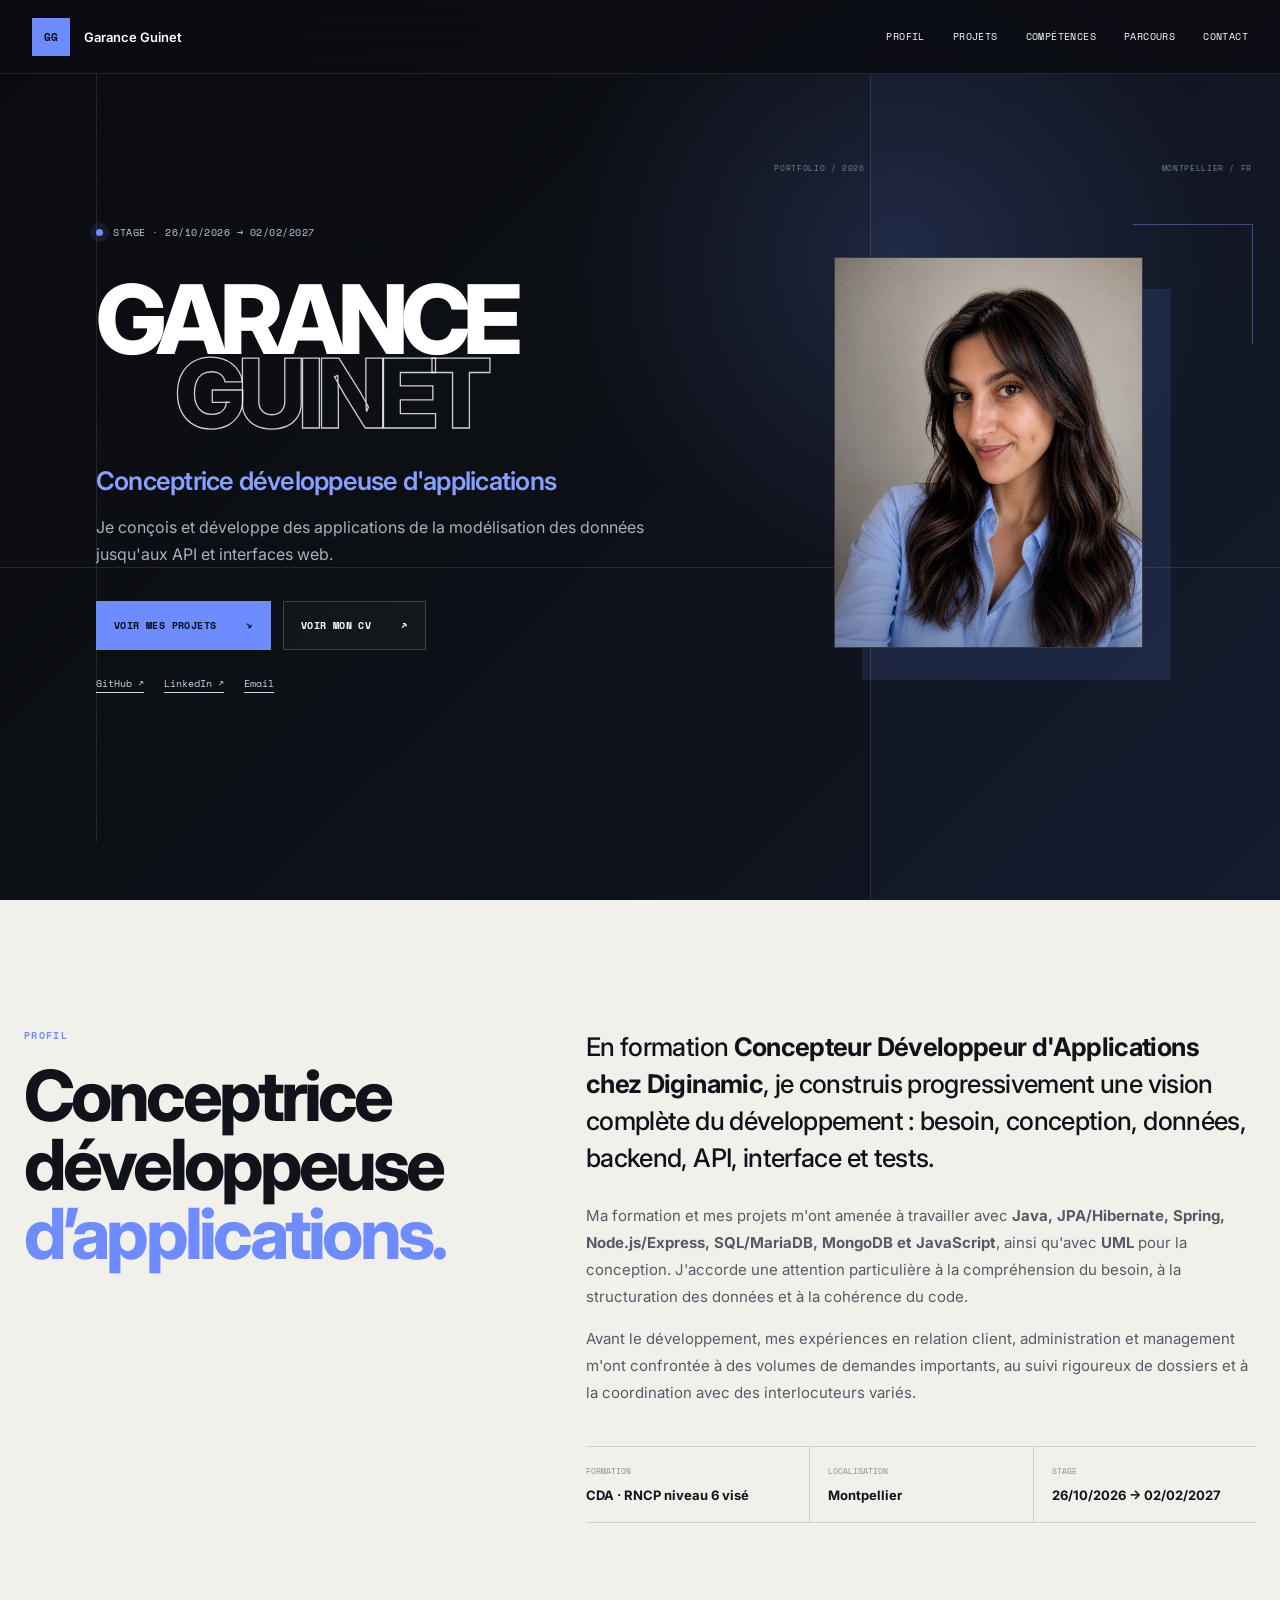
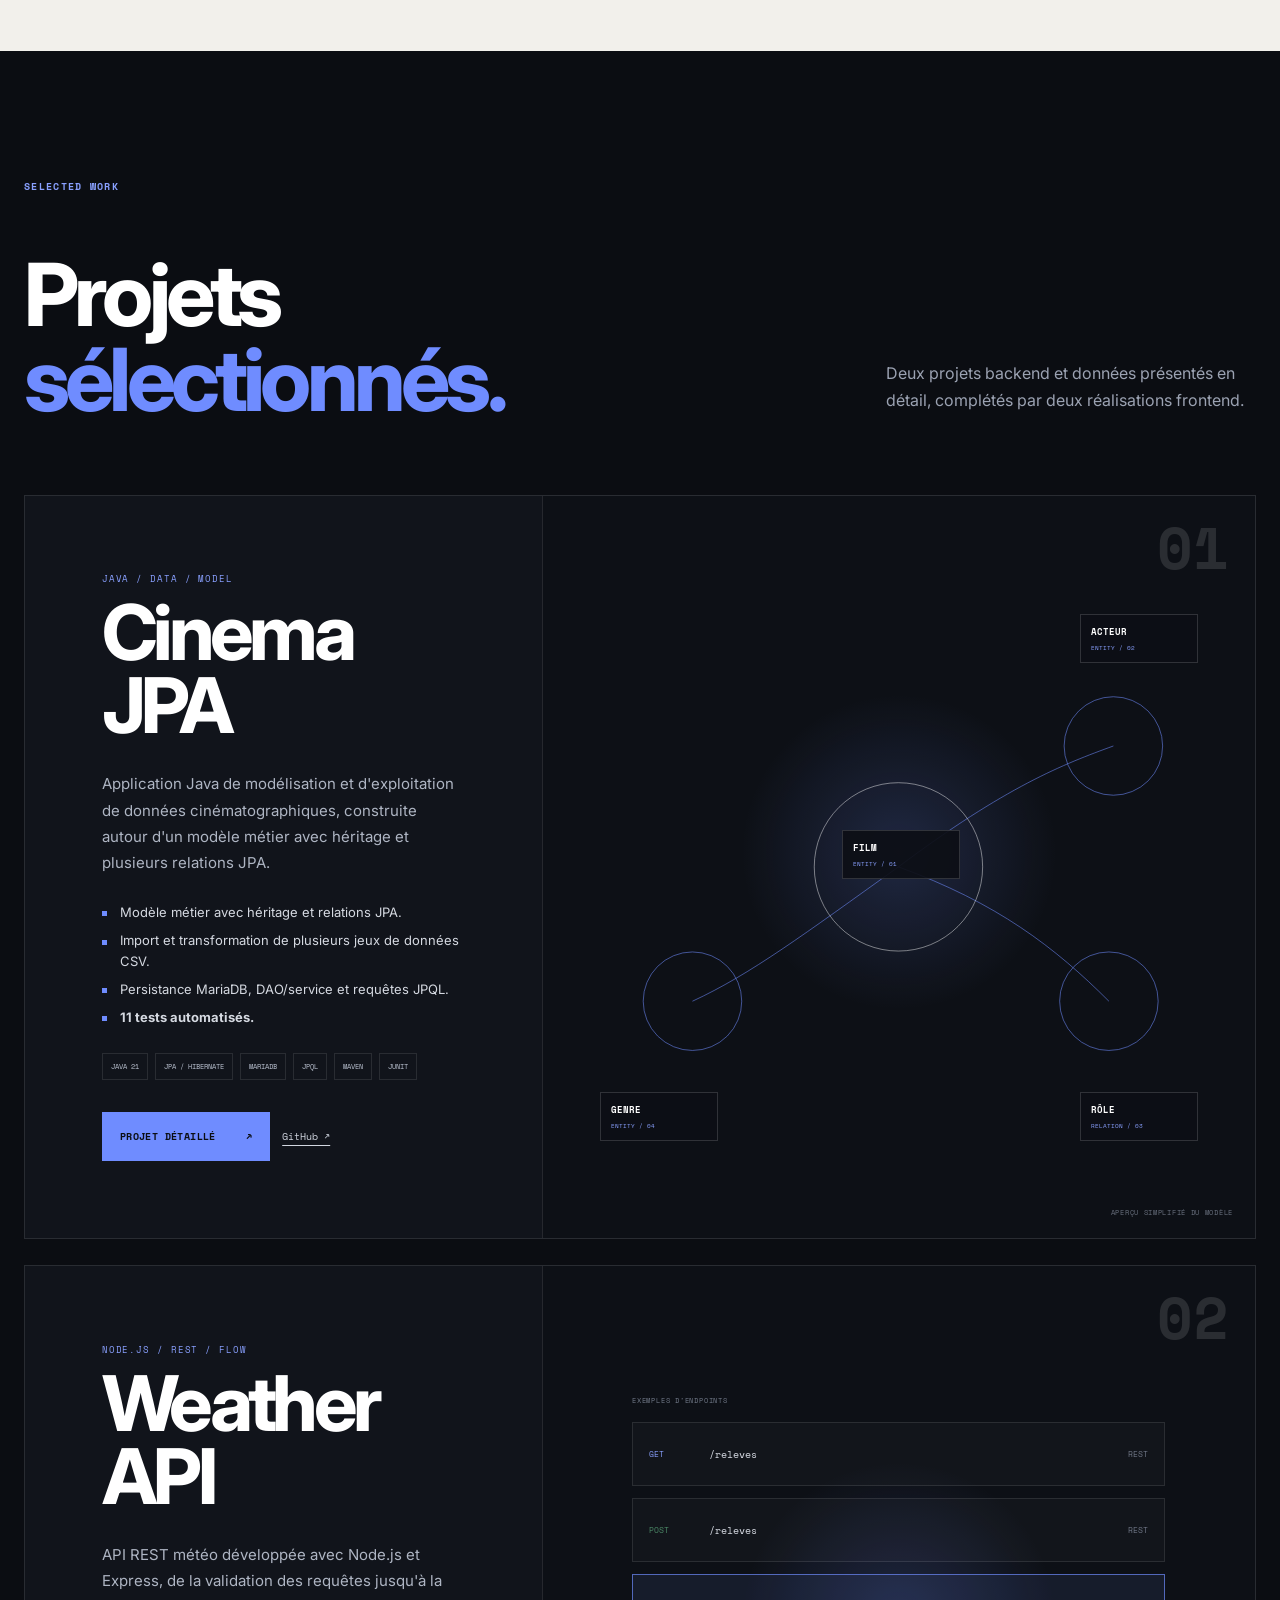
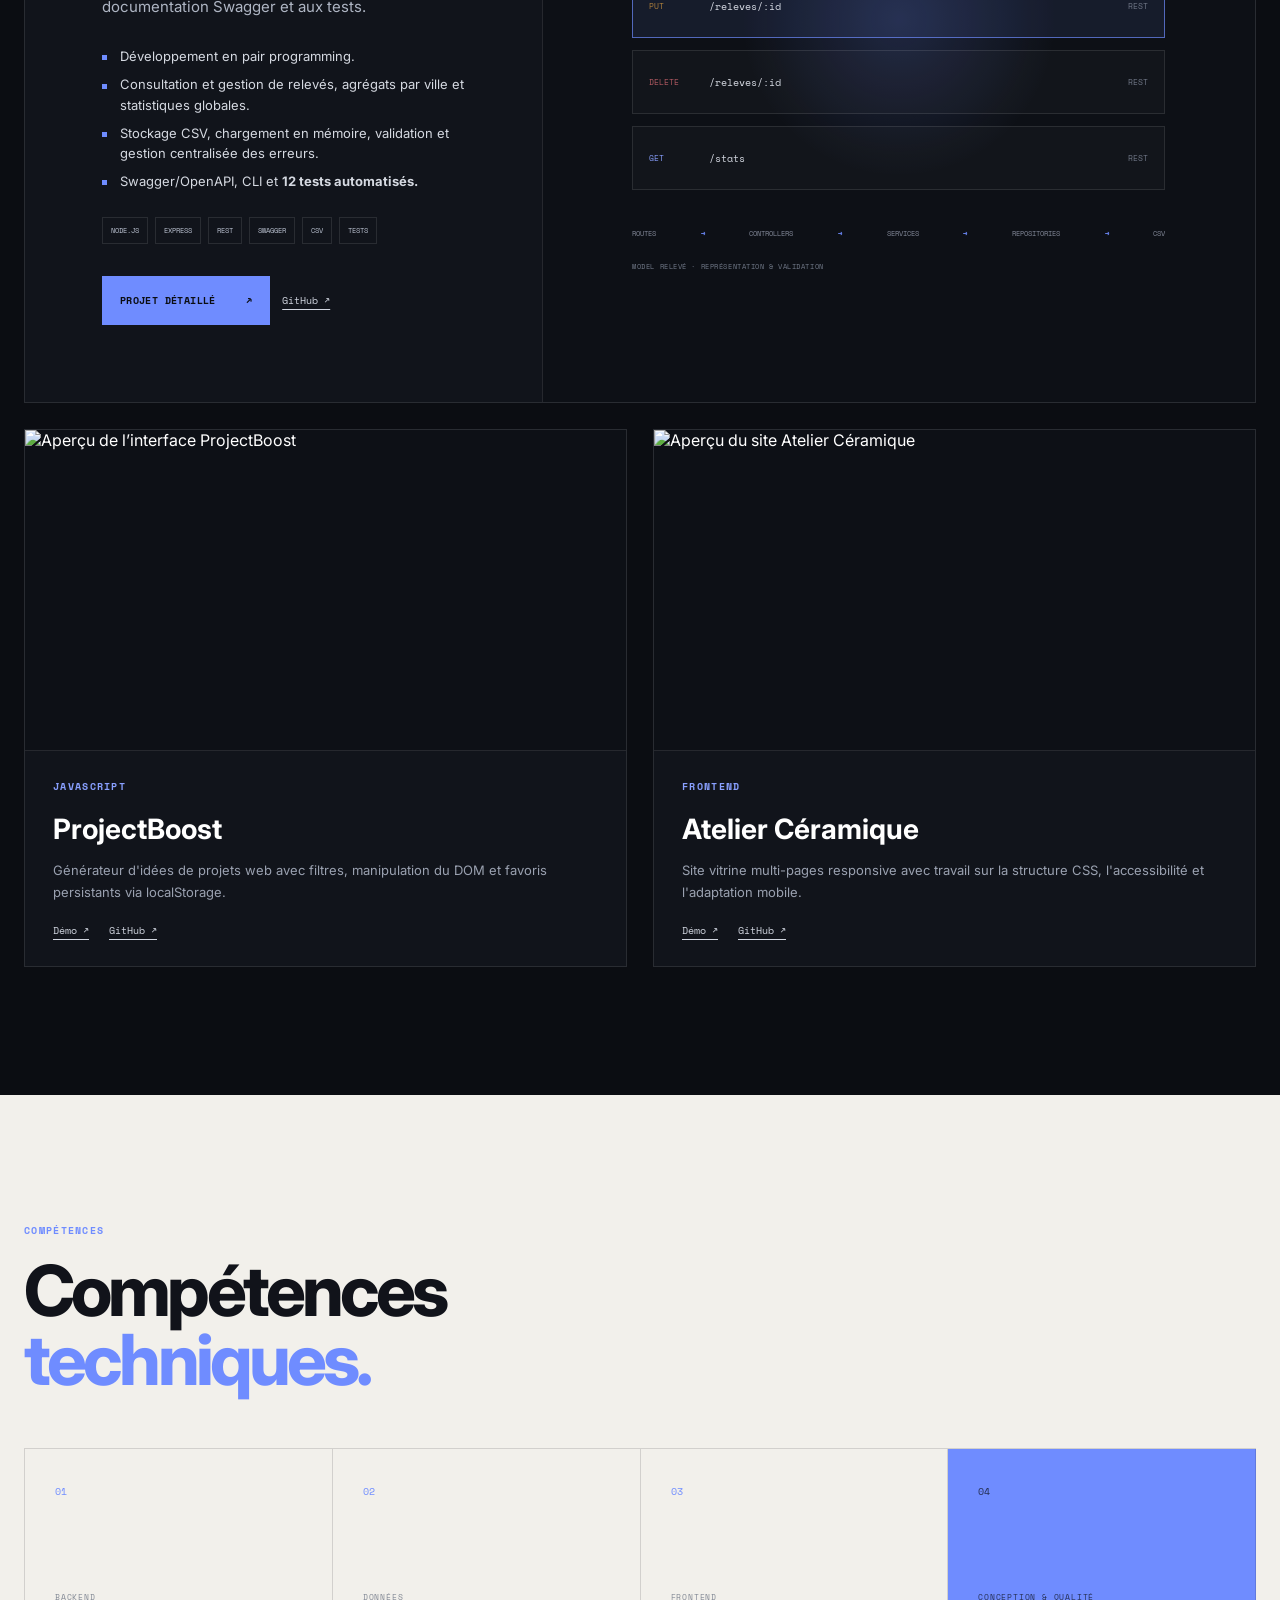
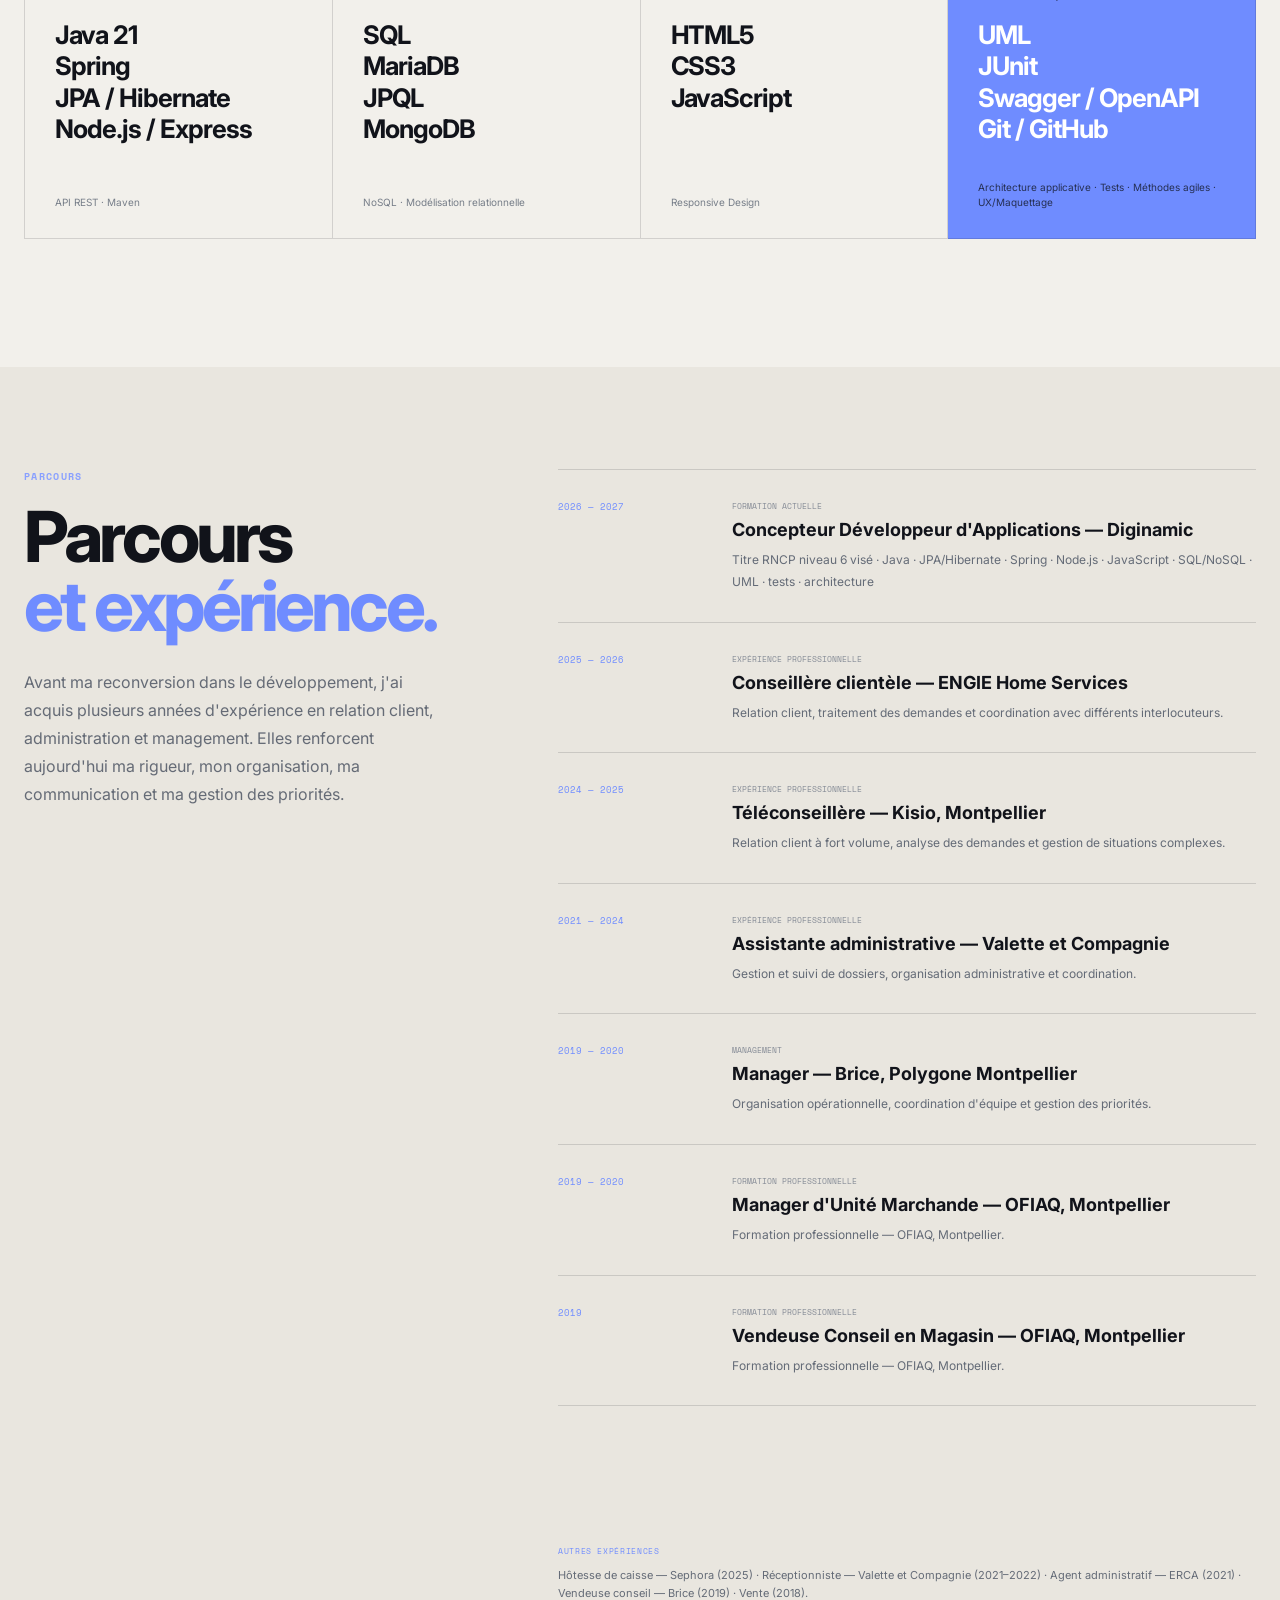
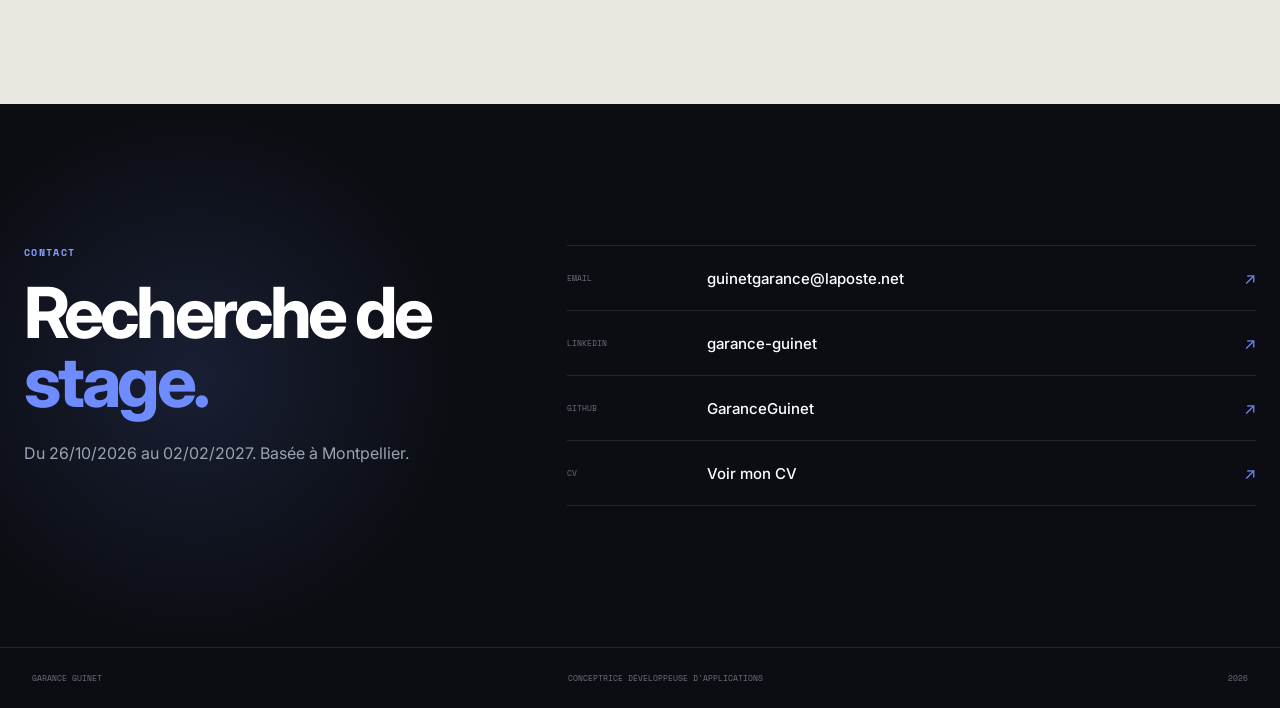
==== index.html @ 6eedefd8 "feat: add portfolio website" ====
<!doctype html>
<html lang="fr">
<head>
  <meta charset="UTF-8">
  <meta name="viewport" content="width=device-width, initial-scale=1.0">
  <meta name="description" content="Portfolio de Garance Guinet, conceptrice développeuse d'applications en formation CDA à Montpellier. Java, JPA/Hibernate, Spring, Node.js, JavaScript et SQL.">
  <title>Garance Guinet — Conceptrice développeuse d'applications</title>

  <link rel="preconnect" href="https://fonts.googleapis.com">
  <link rel="preconnect" href="https://fonts.gstatic.com" crossorigin>
  <link href="https://fonts.googleapis.com/css2?family=Inter:wght@400;500;600;700;800&family=Space+Mono:wght@400;700&display=swap" rel="stylesheet">

  <link rel="stylesheet" href="./assets/css/style.css">
  <script src="./assets/js/main.js" defer></script>
</head>

<body>
  <div class="scroll-progress" aria-hidden="true"></div>

  <header class="site-header">
    <a class="brand" href="#top" aria-label="Retour en haut">
      <span class="brand-mark">GG</span>
      <span class="brand-name">Garance Guinet</span>
    </a>

    <button class="menu-toggle" type="button" aria-expanded="false" aria-controls="main-nav">
      Menu
    </button>

    <nav class="main-nav" id="main-nav" aria-label="Navigation principale">
      <a href="#profil">Profil</a>
      <a href="#projets">Projets</a>
      <a href="#competences">Compétences</a>
      <a href="#parcours">Parcours</a>
      <a href="#contact">Contact</a>
    </nav>
  </header>

  <main id="top">
    <!-- HERO -->
    <section class="hero">
      <div class="hero-grid-line hero-grid-line-1"></div>
      <div class="hero-grid-line hero-grid-line-2"></div>

      <div class="hero-copy reveal">
        <div class="hero-kicker">
          <span class="status-dot"></span>
          Stage · 26/10/2026 → 02/02/2027
        </div>

        <h1>
          GARANCE
          <span>GUINET</span>
        </h1>

        <p class="hero-role">Conceptrice développeuse d'applications</p>

        <p class="hero-description">
          Je conçois et développe des applications de la modélisation des données
          jusqu'aux API et interfaces web.
        </p>

        <div class="hero-actions">
          <a class="btn btn-primary" href="#projets">Voir mes projets <span>↘</span></a>
          <a class="btn btn-ghost" href="./assets/docs/CV_Garance_Guinet.pdf" target="_blank">Voir mon CV <span>↗</span></a>
        </div>

        <div class="hero-links">
          <a href="https://github.com/GaranceGuinet" target="_blank" rel="noopener noreferrer">GitHub ↗</a>
          <a href="https://www.linkedin.com/in/garance-guinet" target="_blank" rel="noopener noreferrer">LinkedIn ↗</a>
          <a href="mailto:guinetgarance@laposte.net?subject=Contact%20stage%20CDA">Email</a>
        </div>
      </div>

      <div class="hero-visual reveal">
        <div class="portrait-panel">
          <img src="./assets/images/garance-guinet.jpg" alt="Portrait de Garance Guinet">
          <div class="portrait-overlay"></div>
        </div>

        <div class="hero-meta hero-meta-top">
          <span>PORTFOLIO / 2026</span>
          <span>MONTPELLIER / FR</span>
        </div>

        <div class="hero-corner" aria-hidden="true"></div>
      </div>

    </section>

    <!-- PROFIL -->
    <section class="section section-light" id="profil">
      <div class="section-shell profile-layout">
        <div class="section-heading reveal">
          <p class="section-label">Profil</p>
          <h2>Conceptrice développeuse<br><span>d’applications.</span></h2>
        </div>

        <div class="profile-copy reveal">
          <p class="lead">
            En formation <strong>Concepteur Développeur d'Applications chez Diginamic</strong>,
            je construis progressivement une vision complète du développement :
            besoin, conception, données, backend, API, interface et tests.
          </p>

          <p>
            Ma formation et mes projets m'ont amenée à travailler avec
            <strong>Java, JPA/Hibernate, Spring, Node.js/Express, SQL/MariaDB,
            MongoDB et JavaScript</strong>, ainsi qu'avec <strong>UML</strong> pour la conception.
            J'accorde une attention particulière à la compréhension du besoin,
            à la structuration des données et à la cohérence du code.
          </p>

          <p>
            Avant le développement, mes expériences en relation client, administration
            et management m'ont confrontée à des volumes de demandes importants,
            au suivi rigoureux de dossiers et à la coordination avec des interlocuteurs variés.
          </p>

          <div class="profile-facts">
            <div>
              <span>Formation</span>
              <strong>CDA · RNCP niveau 6 visé</strong>
            </div>
            <div>
              <span>Localisation</span>
              <strong>Montpellier</strong>
            </div>
            <div>
              <span>Stage</span>
              <strong>26/10/2026 → 02/02/2027</strong>
            </div>
          </div>
        </div>
      </div>
    </section>

    <!-- PROJECTS -->
    <section class="section projects-section" id="projets">
      <div class="section-shell">
        <div class="projects-intro reveal">
          <p class="section-label section-label-dark">Selected work</p>
          <h2>Projets<br><span>sélectionnés.</span></h2>
          <p>
            Deux projets backend et données présentés en détail,
            complétés par deux réalisations frontend.
          </p>
        </div>

        <article class="project-feature project-feature-cinema reveal">
          <div class="project-index">01</div>

          <div class="project-content">
            <div class="project-heading">
              <p>JAVA / DATA / MODEL</p>
              <h3>Cinema JPA</h3>
            </div>

            <p class="project-summary">
              Application Java de modélisation et d'exploitation de données cinématographiques,
              construite autour d'un modèle métier avec héritage et plusieurs relations JPA.
            </p>

            <ul class="project-points">
              <li>Modèle métier avec héritage et relations JPA.</li>
              <li>Import et transformation de plusieurs jeux de données CSV.</li>
              <li>Persistance MariaDB, DAO/service et requêtes JPQL.</li>
              <li><strong>11 tests automatisés.</strong></li>
            </ul>

            <div class="project-tags">
              <span>Java 21</span>
              <span>JPA / Hibernate</span>
              <span>MariaDB</span>
              <span>JPQL</span>
              <span>Maven</span>
              <span>JUnit</span>
            </div>

            <div class="project-actions">
              <a class="btn btn-primary" href="./projects/cinema-jpa.html">Projet détaillé <span>↗</span></a>
              <a class="inline-link" href="https://github.com/GaranceGuinet/cinema-jpa" target="_blank" rel="noopener noreferrer">GitHub ↗</a>
            </div>
          </div>

          <div class="project-visual model-visual" aria-hidden="true">
            <div class="model-node model-film"><b>FILM</b><span>ENTITY / 01</span></div>
            <div class="model-node model-acteur"><b>ACTEUR</b><span>ENTITY / 02</span></div>
            <div class="model-node model-role"><b>RÔLE</b><span>RELATION / 03</span></div>
            <div class="model-node model-genre"><b>GENRE</b><span>ENTITY / 04</span></div>

            <svg viewBox="0 0 700 520">
              <path d="M350 260 C470 170 535 145 590 125"></path>
              <path d="M350 260 C460 300 525 350 585 410"></path>
              <path d="M350 260 C245 335 185 380 120 410"></path>
              <circle cx="350" cy="260" r="94"></circle>
              <circle cx="590" cy="125" r="55"></circle>
              <circle cx="585" cy="410" r="55"></circle>
              <circle cx="120" cy="410" r="55"></circle>
            </svg>

            <span class="visual-caption">APERÇU SIMPLIFIÉ DU MODÈLE</span>
          </div>
        </article>

        <article class="project-feature project-feature-weather reveal">
          <div class="project-index">02</div>

          <div class="project-content">
            <div class="project-heading">
              <p>NODE.JS / REST / FLOW</p>
              <h3>Weather API</h3>
            </div>

            <p class="project-summary">
              API REST météo développée avec Node.js et Express, de la validation des requêtes
              jusqu'à la documentation Swagger et aux tests.
            </p>

            <ul class="project-points">
              <li>Développement en pair programming.</li>
              <li>Consultation et gestion de relevés, agrégats par ville et statistiques globales.</li>
              <li>Stockage CSV, chargement en mémoire, validation et gestion centralisée des erreurs.</li>
              <li>Swagger/OpenAPI, CLI et <strong>12 tests automatisés.</strong></li>
            </ul>

            <div class="project-tags">
              <span>Node.js</span>
              <span>Express</span>
              <span>REST</span>
              <span>Swagger</span>
              <span>CSV</span>
              <span>Tests</span>
            </div>

            <div class="project-actions">
              <a class="btn btn-primary" href="./projects/weather-api.html">Projet détaillé <span>↗</span></a>
              <a class="inline-link" href="https://github.com/GaranceGuinet/weather-api" target="_blank" rel="noopener noreferrer">GitHub ↗</a>
            </div>
          </div>

          <div class="project-visual api-visual" aria-hidden="true">
            <span class="api-preview-label">EXEMPLES D’ENDPOINTS</span>

            <div class="api-line">
              <span>GET</span>
              <code>/releves</code>
              <i>REST</i>
            </div>
            <div class="api-line">
              <span class="method-post">POST</span>
              <code>/releves</code>
              <i>REST</i>
            </div>
            <div class="api-line api-line-active">
              <span class="method-put">PUT</span>
              <code>/releves/:id</code>
              <i>REST</i>
            </div>
            <div class="api-line">
              <span class="method-delete">DELETE</span>
              <code>/releves/:id</code>
              <i>REST</i>
            </div>
            <div class="api-line">
              <span>GET</span>
              <code>/stats</code>
              <i>REST</i>
            </div>

            <div class="api-flow">
              <span>ROUTES</span>
              <b>→</b>
              <span>CONTROLLERS</span>
              <b>→</b>
              <span>SERVICES</span>
              <b>→</b>
              <span>REPOSITORIES</span>
              <b>→</b>
              <span>CSV</span>
            </div>
            <span class="api-model-note">MODEL RELEVÉ · REPRÉSENTATION & VALIDATION</span>
          </div>
        </article>

        <div class="secondary-projects">
          <article class="secondary-project reveal">
            <div class="secondary-preview real-preview">
              <img
                src="https://raw.githubusercontent.com/GaranceGuinet/projectboost-idea-generator/main/assets/images/preview.png"
                alt="Aperçu de l’interface ProjectBoost"
                loading="lazy"
              >
            </div>

            <div class="secondary-copy">
              <p class="section-label section-label-dark">JavaScript</p>
              <h3>ProjectBoost</h3>
              <p>
                Générateur d'idées de projets web avec filtres, manipulation du DOM
                et favoris persistants via localStorage.
              </p>
              <div class="secondary-links">
                <a href="https://garanceguinet.github.io/projectboost-idea-generator/" target="_blank" rel="noopener noreferrer">Démo ↗</a>
                <a href="https://github.com/GaranceGuinet/projectboost-idea-generator" target="_blank" rel="noopener noreferrer">GitHub ↗</a>
              </div>
            </div>
          </article>

          <article class="secondary-project reveal">
            <div class="secondary-preview real-preview">
              <img
                src="https://raw.githubusercontent.com/GaranceGuinet/atelier-ceramique/main/assets/images/preview.png"
                alt="Aperçu du site Atelier Céramique"
                loading="lazy"
              >
            </div>

            <div class="secondary-copy">
              <p class="section-label section-label-dark">Frontend</p>
              <h3>Atelier Céramique</h3>
              <p>
                Site vitrine multi-pages responsive avec travail sur la structure CSS,
                l'accessibilité et l'adaptation mobile.
              </p>
              <div class="secondary-links">
                <a href="https://garanceguinet.github.io/atelier-ceramique/" target="_blank" rel="noopener noreferrer">Démo ↗</a>
                <a href="https://github.com/GaranceGuinet/atelier-ceramique" target="_blank" rel="noopener noreferrer">GitHub ↗</a>
              </div>
            </div>
          </article>
        </div>
      </div>
    </section>

    <!-- SKILLS -->
    <section class="section section-light" id="competences">
      <div class="section-shell">
        <div class="skills-heading reveal">
          <p class="section-label">Compétences</p>
          <h2>Compétences<br><span>techniques.</span></h2>
        </div>

        <div class="skills-grid">
          <article class="skill-card reveal">
            <span class="skill-number">01</span>
            <p>Backend</p>
            <h3>Java 21<br>Spring<br>JPA / Hibernate<br>Node.js / Express</h3>
            <small>API REST · Maven</small>
          </article>

          <article class="skill-card reveal">
            <span class="skill-number">02</span>
            <p>Données</p>
            <h3>SQL<br>MariaDB<br>JPQL<br>MongoDB</h3>
            <small>NoSQL · Modélisation relationnelle</small>
          </article>

          <article class="skill-card reveal">
            <span class="skill-number">03</span>
            <p>Frontend</p>
            <h3>HTML5<br>CSS3<br>JavaScript</h3>
            <small>Responsive Design</small>
          </article>

          <article class="skill-card skill-card-accent reveal">
            <span class="skill-number">04</span>
            <p>Conception & qualité</p>
            <h3>UML<br>JUnit<br>Swagger / OpenAPI<br>Git / GitHub</h3>
            <small>Architecture applicative · Tests · Méthodes agiles · UX/Maquettage</small>
          </article>
        </div>
      </div>
    </section>

    <!-- PARCOURS -->
    <section class="section journey-section" id="parcours">
      <div class="section-shell journey-layout">
        <div class="journey-heading reveal">
          <p class="section-label section-label-dark">Parcours</p>
          <h2>Parcours<br><span>et expérience.</span></h2>
          <p>
            Avant ma reconversion dans le développement, j'ai acquis plusieurs années
            d'expérience en relation client, administration et management. Elles renforcent
            aujourd'hui ma rigueur, mon organisation, ma communication et ma gestion des priorités.
          </p>
        </div>

        <div class="timeline">
          <article class="timeline-item reveal">
            <span class="timeline-date">2026 — 2027</span>
            <div>
              <p>Formation actuelle</p>
              <h3>Concepteur Développeur d'Applications — Diginamic</h3>
              <span>Titre RNCP niveau 6 visé · Java · JPA/Hibernate · Spring · Node.js · JavaScript · SQL/NoSQL · UML · tests · architecture</span>
            </div>
          </article>

          <article class="timeline-item reveal">
            <span class="timeline-date">2025 — 2026</span>
            <div>
              <p>Expérience professionnelle</p>
              <h3>Conseillère clientèle — ENGIE Home Services</h3>
              <span>Relation client, traitement des demandes et coordination avec différents interlocuteurs.</span>
            </div>
          </article>

          <article class="timeline-item reveal">
            <span class="timeline-date">2024 — 2025</span>
            <div>
              <p>Expérience professionnelle</p>
              <h3>Téléconseillère — Kisio, Montpellier</h3>
              <span>Relation client à fort volume, analyse des demandes et gestion de situations complexes.</span>
            </div>
          </article>

          <article class="timeline-item reveal">
            <span class="timeline-date">2021 — 2024</span>
            <div>
              <p>Expérience professionnelle</p>
              <h3>Assistante administrative — Valette et Compagnie</h3>
              <span>Gestion et suivi de dossiers, organisation administrative et coordination.</span>
            </div>
          </article>

          <article class="timeline-item reveal">
            <span class="timeline-date">2019 — 2020</span>
            <div>
              <p>Management</p>
              <h3>Manager — Brice, Polygone Montpellier</h3>
              <span>Organisation opérationnelle, coordination d'équipe et gestion des priorités.</span>
            </div>
          </article>

          <article class="timeline-item reveal">
            <span class="timeline-date">2019 — 2020</span>
            <div>
              <p>Formation professionnelle</p>
              <h3>Manager d'Unité Marchande — OFIAQ, Montpellier</h3>
              <span>Formation professionnelle — OFIAQ, Montpellier.</span>
            </div>
          </article>

          <article class="timeline-item reveal">
            <span class="timeline-date">2019</span>
            <div>
              <p>Formation professionnelle</p>
              <h3>Vendeuse Conseil en Magasin — OFIAQ, Montpellier</h3>
              <span>Formation professionnelle — OFIAQ, Montpellier.</span>
            </div>
          </article>
        </div>

        <p class="journey-other reveal">
          <span>Autres expériences</span>
          Hôtesse de caisse — Sephora (2025) ·
          Réceptionniste — Valette et Compagnie (2021–2022) ·
          Agent administratif — ERCA (2021) ·
          Vendeuse conseil — Brice (2019) · Vente (2018).
        </p>
      </div>
    </section>

    <!-- CONTACT -->
    <section class="contact-section" id="contact">
      <div class="section-shell contact-layout">
        <div class="contact-copy reveal">
          <p class="section-label section-label-dark">Contact</p>
          <h2>Recherche de<br><span>stage.</span></h2>
          <p>
            Du 26/10/2026 au 02/02/2027.
            Basée à Montpellier.
          </p>
        </div>

        <div class="contact-actions reveal">
          <a href="mailto:guinetgarance@laposte.net?subject=Contact%20stage%20CDA">
            <span>Email</span>
            <strong>guinetgarance@laposte.net</strong>
            <b>↗</b>
          </a>

          <a href="https://www.linkedin.com/in/garance-guinet" target="_blank" rel="noopener noreferrer">
            <span>LinkedIn</span>
            <strong>garance-guinet</strong>
            <b>↗</b>
          </a>

          <a href="https://github.com/GaranceGuinet" target="_blank" rel="noopener noreferrer">
            <span>GitHub</span>
            <strong>GaranceGuinet</strong>
            <b>↗</b>
          </a>

          <a href="./assets/docs/CV_Garance_Guinet.pdf" target="_blank">
            <span>CV</span>
            <strong>Voir mon CV</strong>
            <b>↗</b>
          </a>
        </div>
      </div>
    </section>
  </main>

  <footer class="site-footer">
    <span>Garance Guinet</span>
    <span>Conceptrice développeuse d'applications</span>
    <span id="year"></span>
  </footer>
</body>
</html>
---- assets/css/style.css ----
:root {
  --bg: #0b0d12;
  --bg-soft: #11141b;
  --panel: #161a22;
  --panel-2: #1a1f29;
  --paper: #f2f0eb;
  --paper-2: #e9e6df;
  --ink: #11131a;
  --muted: #747a88;
  --muted-light: #9ba2b2;
  --line-dark: rgba(255, 255, 255, 0.10);
  --line-light: rgba(17, 19, 26, 0.14);
  --blue: #6f8cff;
  --blue-2: #89a0ff;
  --blue-soft: #dfe5ff;
  --white: #ffffff;
  --max: 1280px;
  --radius: 22px;
  --mono: "Space Mono", ui-monospace, SFMono-Regular, Menlo, Consolas, monospace;
  --sans: "Inter", system-ui, -apple-system, BlinkMacSystemFont, "Segoe UI", sans-serif;
}

*,
*::before,
*::after {
  box-sizing: border-box;
}

html {
  scroll-behavior: smooth;
  scroll-padding-top: 88px;
}

body {
  margin: 0;
  color: var(--white);
  background: var(--bg);
  font-family: var(--sans);
  -webkit-font-smoothing: antialiased;
}

body.menu-open {
  overflow: hidden;
}

img {
  display: block;
  max-width: 100%;
}

a {
  color: inherit;
}

button {
  font: inherit;
}

::selection {
  color: white;
  background: var(--blue);
}

.scroll-progress {
  position: fixed;
  z-index: 1000;
  top: 0;
  left: 0;
  width: var(--scroll-progress, 0%);
  height: 2px;
  background: var(--blue);
  pointer-events: none;
}

/* HEADER */

.site-header {
  position: fixed;
  z-index: 100;
  top: 0;
  left: 0;
  display: grid;
  grid-template-columns: 1fr auto;
  align-items: center;
  width: 100%;
  min-height: 74px;
  padding: 0 32px;
  border-bottom: 1px solid var(--line-dark);
  background: rgba(11, 13, 18, 0.84);
  backdrop-filter: blur(18px);
}

.brand {
  display: inline-flex;
  align-items: center;
  gap: 14px;
  width: max-content;
  text-decoration: none;
}

.brand-mark {
  display: grid;
  width: 38px;
  height: 38px;
  place-items: center;
  color: var(--bg);
  background: var(--blue);
  font-family: var(--mono);
  font-size: 11px;
  font-weight: 700;
}

.brand-name {
  font-size: 13px;
  font-weight: 600;
}

.main-nav {
  display: flex;
  align-items: center;
  gap: 28px;
}

.main-nav a {
  position: relative;
  font-family: var(--mono);
  font-size: 10px;
  letter-spacing: .04em;
  text-decoration: none;
  text-transform: uppercase;
}

.main-nav a::after {
  position: absolute;
  right: 0;
  bottom: -8px;
  left: 0;
  height: 1px;
  content: "";
  background: var(--blue);
  transform: scaleX(0);
  transform-origin: right;
  transition: transform .2s ease;
}

.main-nav a:hover::after,
.main-nav a:focus-visible::after {
  transform: scaleX(1);
  transform-origin: left;
}

.menu-toggle {
  display: none;
}

/* LAYOUT */

.section {
  padding: clamp(88px, 10vw, 150px) 0;
}

.section-shell {
  width: min(calc(100% - 48px), var(--max));
  margin-inline: auto;
}

.section-light {
  color: var(--ink);
  background: var(--paper);
}

.section-label {
  margin: 0 0 18px;
  color: var(--blue);
  font-family: var(--mono);
  font-size: 10px;
  font-weight: 700;
  letter-spacing: .13em;
  text-transform: uppercase;
}

.section-label-dark {
  color: var(--blue-2);
}

/* HERO */

.hero {
  position: relative;
  display: grid;
  grid-template-columns: minmax(0, 1.05fr) minmax(420px, .95fr);
  min-height: 100svh;
  overflow: hidden;
  padding: 74px 0 58px;
  background:
    radial-gradient(circle at 70% 28%, rgba(111, 140, 255, .17), transparent 30%),
    linear-gradient(135deg, #090b0f 0%, #0d1016 48%, #111726 100%);
}

.hero::before {
  position: absolute;
  top: 74px;
  right: 0;
  width: 32%;
  height: calc(100% - 74px);
  content: "";
  border-left: 1px solid var(--line-dark);
  background: rgba(111, 140, 255, .035);
}

.hero-grid-line {
  position: absolute;
  z-index: 0;
  background: var(--line-dark);
}

.hero-grid-line-1 {
  top: 74px;
  bottom: 58px;
  left: 7.5%;
  width: 1px;
}

.hero-grid-line-2 {
  top: 63%;
  right: 0;
  left: 0;
  height: 1px;
}

.hero-copy,
.hero-visual {
  position: relative;
  z-index: 2;
}

.hero-copy {
  display: flex;
  flex-direction: column;
  justify-content: center;
  padding: clamp(70px, 9vw, 130px) 6vw 100px 7.5vw;
}

.hero-kicker {
  display: flex;
  align-items: center;
  gap: 10px;
  width: max-content;
  max-width: 100%;
  margin-bottom: 42px;
  color: #c4cada;
  font-family: var(--mono);
  font-size: 10px;
  letter-spacing: .05em;
  text-transform: uppercase;
}

.status-dot {
  width: 7px;
  height: 7px;
  border-radius: 50%;
  background: var(--blue);
  box-shadow: 0 0 0 6px rgba(111, 140, 255, .11);
}

.hero h1 {
  margin: 0;
  font-size: clamp(64px, 8.4vw, 138px);
  font-weight: 800;
  line-height: .78;
  letter-spacing: -.08em;
}

.hero h1 span {
  display: block;
  margin-left: 14%;
  color: transparent;
  -webkit-text-stroke: 1.3px rgba(255, 255, 255, .8);
}

.hero-role {
  margin: 42px 0 0;
  color: var(--blue-2);
  font-size: clamp(20px, 2vw, 31px);
  font-weight: 600;
  letter-spacing: -.03em;
}

.hero-description {
  max-width: 660px;
  margin: 18px 0 0;
  color: #a9b0bf;
  font-size: 16px;
  line-height: 1.7;
}

.hero-actions,
.project-actions {
  display: flex;
  flex-wrap: wrap;
  gap: 12px;
  margin-top: 32px;
}

.btn {
  display: inline-flex;
  min-height: 49px;
  align-items: center;
  justify-content: space-between;
  gap: 30px;
  padding: 0 17px;
  border: 1px solid transparent;
  font-family: var(--mono);
  font-size: 10px;
  font-weight: 700;
  letter-spacing: .04em;
  text-decoration: none;
  text-transform: uppercase;
  transition: transform .18s ease, background .18s ease, color .18s ease;
}

.btn:hover {
  transform: translateY(-2px);
}

.btn-primary {
  color: var(--bg);
  background: var(--blue);
}

.btn-primary:hover {
  background: #8fa4ff;
}

.btn-ghost {
  color: white;
  border-color: rgba(255, 255, 255, .19);
  background: rgba(255, 255, 255, .025);
}

.hero-links {
  display: flex;
  flex-wrap: wrap;
  gap: 20px;
  margin-top: 26px;
}

.hero-links a,
.inline-link,
.secondary-links a {
  color: #d2d7e1;
  font-family: var(--mono);
  font-size: 10px;
  text-underline-offset: 5px;
}

.hero-visual {
  display: flex;
  align-items: center;
  justify-content: center;
  padding: 110px 7vw 105px 3vw;
}

.portrait-panel {
  position: relative;
  z-index: 3;
  width: min(100%, 510px);
  aspect-ratio: .76;
  overflow: hidden;
  border: 1px solid rgba(255, 255, 255, .14);
  background: var(--panel);
  box-shadow: 28px 32px 0 rgba(111, 140, 255, .12);
}

.portrait-panel img {
  width: 100%;
  height: 100%;
  object-fit: cover;
  object-position: 53% 28%;
  filter: saturate(.82) contrast(1.03);
}

.portrait-overlay {
  position: absolute;
  inset: 0;
  background:
    linear-gradient(180deg, transparent 64%, rgba(11, 13, 18, .25)),
    linear-gradient(90deg, rgba(16, 20, 30, .13), transparent 35%);
  pointer-events: none;
}

.hero-meta {
  position: absolute;
  z-index: 5;
  display: flex;
  font-family: var(--mono);
  font-size: 8px;
  letter-spacing: .08em;
  text-transform: uppercase;
}

.hero-meta-top {
  top: 88px;
  right: 28px;
  left: 3vw;
  justify-content: space-between;
  color: #787f8f;
}

.hero-meta-bottom {
  right: 5vw;
  bottom: 76px;
  left: 3vw;
  flex-wrap: wrap;
  gap: 8px;
}

.hero-meta-bottom strong {
  padding: 7px 9px;
  color: #c8cfde;
  border: 1px solid var(--line-dark);
  font-size: 8px;
  font-weight: 400;
}

.hero-corner {
  position: absolute;
  z-index: 1;
  top: 20%;
  right: 5%;
  width: 120px;
  height: 120px;
  border-top: 1px solid var(--blue);
  border-right: 1px solid var(--blue);
  opacity: .45;
}

.stack-strip {
  position: absolute;
  z-index: 4;
  right: 0;
  bottom: 0;
  left: 0;
  display: flex;
  align-items: center;
  justify-content: center;
  gap: 16px;
  min-height: 58px;
  overflow-x: auto;
  padding: 0 24px;
  border-top: 1px solid var(--line-dark);
  background: rgba(11, 13, 18, .78);
  font-family: var(--mono);
  font-size: 8px;
  letter-spacing: .08em;
  white-space: nowrap;
}

.stack-strip i {
  width: 3px;
  height: 3px;
  flex: 0 0 auto;
  border-radius: 50%;
  background: var(--blue);
}

/* PROFILE */

.profile-layout {
  display: grid;
  grid-template-columns: .8fr 1.2fr;
  gap: clamp(60px, 9vw, 130px);
}

.section-heading h2,
.skills-heading h2,
.journey-heading h2,
.contact-copy h2,
.projects-intro h2 {
  margin: 0;
  font-size: clamp(44px, 5.5vw, 78px);
  font-weight: 750;
  line-height: .98;
  letter-spacing: -.055em;
}

.section-heading h2 span,
.skills-heading h2 span,
.journey-heading h2 span,
.contact-copy h2 span,
.projects-intro h2 span {
  color: var(--blue);
}

.profile-copy .lead {
  margin-top: 0;
  color: var(--ink);
  font-size: clamp(20px, 2vw, 28px);
  font-weight: 500;
  line-height: 1.45;
  letter-spacing: -.025em;
}

.profile-copy p:not(.lead) {
  color: #555b66;
  font-size: 15px;
  line-height: 1.8;
}

.profile-facts {
  display: grid;
  grid-template-columns: repeat(3, 1fr);
  margin-top: 40px;
  border-top: 1px solid var(--line-light);
  border-bottom: 1px solid var(--line-light);
}

.profile-facts div {
  padding: 18px 14px 18px 0;
}

.profile-facts div + div {
  padding-left: 18px;
  border-left: 1px solid var(--line-light);
}

.profile-facts span {
  display: block;
  margin-bottom: 7px;
  color: #858b96;
  font-family: var(--mono);
  font-size: 8px;
  text-transform: uppercase;
}

.profile-facts strong {
  font-size: 13px;
}

/* PROJECTS */

.projects-section {
  background: var(--bg);
}

.projects-intro {
  display: grid;
  grid-template-columns: 1fr .45fr;
  gap: 40px;
  align-items: end;
  margin-bottom: 72px;
}

.projects-intro .section-label {
  grid-column: 1 / -1;
}

.projects-intro h2 {
  font-size: clamp(48px, 6.8vw, 96px);
}

.projects-intro > p:last-child {
  max-width: 420px;
  margin: 0 0 8px;
  color: var(--muted-light);
  line-height: 1.7;
}

.project-feature {
  position: relative;
  display: grid;
  grid-template-columns: minmax(0, .84fr) minmax(440px, 1.16fr);
  min-height: 650px;
  margin-bottom: 26px;
  overflow: hidden;
  border: 1px solid var(--line-dark);
  background: var(--bg-soft);
}

.project-feature-weather {
  grid-template-columns: minmax(0, .84fr) minmax(440px, 1.16fr);
}

.project-index {
  position: absolute;
  z-index: 5;
  top: 22px;
  right: 26px;
  color: rgba(255, 255, 255, .12);
  font-family: var(--mono);
  font-size: 58px;
  font-weight: 700;
  line-height: 1;
}

.project-content {
  display: flex;
  flex-direction: column;
  justify-content: center;
  padding: clamp(44px, 6vw, 82px);
}

.project-heading p {
  margin: 0 0 12px;
  color: var(--blue-2);
  font-family: var(--mono);
  font-size: 9px;
  letter-spacing: .1em;
}

.project-heading h3 {
  margin: 0;
  font-size: clamp(48px, 6vw, 84px);
  font-weight: 750;
  line-height: .95;
  letter-spacing: -.06em;
}

.project-summary {
  max-width: 530px;
  margin: 28px 0 0;
  color: #aeb5c3;
  font-size: 15px;
  line-height: 1.75;
}

.project-points {
  display: grid;
  gap: 8px;
  margin: 26px 0 0;
  padding: 0;
  color: #d5d9e1;
  list-style: none;
}

.project-points li {
  position: relative;
  padding-left: 18px;
  font-size: 13px;
  line-height: 1.55;
}

.project-points li::before {
  position: absolute;
  top: .7em;
  left: 0;
  width: 5px;
  height: 5px;
  content: "";
  background: var(--blue);
}

.project-tags {
  display: flex;
  flex-wrap: wrap;
  gap: 7px;
  margin-top: 26px;
}

.project-tags span {
  padding: 7px 8px;
  color: #b9c0cf;
  border: 1px solid var(--line-dark);
  font-family: var(--mono);
  font-size: 7px;
  text-transform: uppercase;
}

.project-actions {
  align-items: center;
}

.project-visual {
  position: relative;
  min-height: 650px;
  overflow: hidden;
  border-left: 1px solid var(--line-dark);
  background:
    radial-gradient(circle at 50% 48%, rgba(111, 140, 255, .19), transparent 30%),
    #0d1016;
}

.model-visual svg {
  position: absolute;
  inset: 10% 6%;
  width: 88%;
  height: 80%;
}

.model-visual path,
.model-visual circle {
  fill: none;
  stroke: rgba(111, 140, 255, .56);
  stroke-width: 1.1;
}

.model-visual circle:first-of-type {
  stroke: rgba(255, 255, 255, .45);
}

.model-node {
  position: absolute;
  z-index: 3;
  display: flex;
  min-width: 118px;
  flex-direction: column;
  gap: 5px;
  padding: 10px;
  border: 1px solid rgba(255, 255, 255, .15);
  background: rgba(12, 15, 21, .92);
  font-family: var(--mono);
}

.model-node b {
  color: white;
  font-size: 9px;
}

.model-node span {
  color: var(--blue-2);
  font-size: 6px;
}

.model-film {
  top: 45%;
  left: 42%;
}

.model-acteur {
  top: 16%;
  right: 8%;
}

.model-role {
  right: 8%;
  bottom: 13%;
}

.model-genre {
  bottom: 13%;
  left: 8%;
}

.visual-caption {
  position: absolute;
  right: 22px;
  bottom: 20px;
  color: #676e7c;
  font-family: var(--mono);
  font-size: 7px;
  letter-spacing: .1em;
}

.api-visual {
  display: flex;
  flex-direction: column;
  justify-content: center;
  gap: 12px;
  padding: clamp(48px, 7vw, 90px);
}

.api-line {
  display: grid;
  grid-template-columns: 60px 1fr 40px;
  align-items: center;
  min-height: 64px;
  padding: 0 16px;
  border: 1px solid var(--line-dark);
  background: rgba(255, 255, 255, .02);
  font-family: var(--mono);
}

.api-line span {
  color: var(--blue-2);
  font-size: 8px;
}

.api-line code {
  color: #d7dbe4;
  font-family: var(--mono);
  font-size: 10px;
}

.api-line i {
  color: #707787;
  font-size: 8px;
  font-style: normal;
  text-align: right;
}

.api-line-active {
  border-color: rgba(111, 140, 255, .68);
  background: rgba(111, 140, 255, .09);
}

.api-flow {
  display: flex;
  flex-wrap: wrap;
  align-items: center;
  justify-content: space-between;
  gap: 8px;
  margin-top: 26px;
  color: #818797;
  font-family: var(--mono);
  font-size: 7px;
}

.api-flow b {
  color: var(--blue);
}

.secondary-projects {
  display: grid;
  grid-template-columns: 1fr 1fr;
  gap: 26px;
  margin-top: 26px;
}

.secondary-project {
  overflow: hidden;
  border: 1px solid var(--line-dark);
  background: var(--bg-soft);
}

.secondary-preview {
  position: relative;
  display: flex;
  min-height: 320px;
  align-items: center;
  justify-content: center;
  overflow: hidden;
  border-bottom: 1px solid var(--line-dark);
}

.projectboost-preview {
  background:
    linear-gradient(135deg, rgba(111, 140, 255, .14), transparent 50%),
    #11151d;
}

.projectboost-preview > div {
  position: absolute;
  top: 24px;
  left: 24px;
  display: flex;
  gap: 7px;
}

.projectboost-preview span {
  padding: 6px 8px;
  color: var(--blue-2);
  border: 1px solid rgba(111, 140, 255, .35);
  font-family: var(--mono);
  font-size: 6px;
}

.projectboost-preview strong {
  font-size: clamp(44px, 6vw, 78px);
  letter-spacing: -.06em;
}

.atelier-preview {
  background: #25150f;
}

.atelier-arch {
  position: absolute;
  top: -50px;
  right: -18px;
  width: 70%;
  height: 130%;
  border: 1px solid rgba(255, 235, 218, .22);
  border-radius: 50% 50% 0 0;
}

.atelier-copy {
  position: relative;
  z-index: 2;
  display: flex;
  flex-direction: column;
  color: #f2ddd0;
}

.atelier-copy span {
  font-family: var(--mono);
  font-size: 8px;
  letter-spacing: .15em;
}

.atelier-copy strong {
  font-size: clamp(44px, 5.5vw, 72px);
  letter-spacing: -.06em;
}

.secondary-copy {
  padding: 28px;
}

.secondary-copy h3 {
  margin: 0;
  font-size: 28px;
}

.secondary-copy > p:not(.section-label) {
  color: #9aa1b0;
  font-size: 13px;
  line-height: 1.7;
}

.secondary-links {
  display: flex;
  gap: 20px;
  margin-top: 20px;
}

/* SKILLS */

.skills-heading {
  margin-bottom: 54px;
}

.skills-grid {
  display: grid;
  grid-template-columns: repeat(4, 1fr);
  border-top: 1px solid var(--line-light);
  border-left: 1px solid var(--line-light);
}

.skill-card {
  position: relative;
  min-height: 390px;
  padding: 30px;
  border-right: 1px solid var(--line-light);
  border-bottom: 1px solid var(--line-light);
}

.skill-number {
  color: var(--blue);
  font-family: var(--mono);
  font-size: 10px;
}

.skill-card p {
  margin: 92px 0 16px;
  color: #828894;
  font-family: var(--mono);
  font-size: 8px;
  letter-spacing: .1em;
  text-transform: uppercase;
}

.skill-card h3 {
  margin: 0;
  font-size: clamp(25px, 2.3vw, 34px);
  line-height: 1.25;
  letter-spacing: -.04em;
}

.skill-card small {
  position: absolute;
  right: 30px;
  bottom: 28px;
  left: 30px;
  color: #777e89;
  font-size: 11px;
  line-height: 1.5;
}

.skill-card-accent {
  color: white;
  background: var(--blue);
}

.skill-card-accent .skill-number,
.skill-card-accent p,
.skill-card-accent small {
  color: rgba(10, 13, 18, .72);
}

/* JOURNEY */

.journey-section {
  color: var(--ink);
  background: var(--paper-2);
}

.journey-layout {
  display: grid;
  grid-template-columns: .75fr 1.25fr;
  gap: clamp(70px, 9vw, 130px);
}

.journey-heading > p:last-child {
  max-width: 420px;
  margin-top: 28px;
  color: #656b76;
  line-height: 1.75;
}

.timeline {
  border-top: 1px solid var(--line-light);
}

.timeline-item {
  display: grid;
  grid-template-columns: 150px 1fr;
  gap: 24px;
  padding: 30px 0;
  border-bottom: 1px solid var(--line-light);
}

.timeline-date {
  color: var(--blue);
  font-family: var(--mono);
  font-size: 9px;
}

.timeline-item p {
  margin: 0 0 7px;
  color: #858b96;
  font-family: var(--mono);
  font-size: 8px;
  text-transform: uppercase;
}

.timeline-item h3 {
  margin: 0 0 8px;
  font-size: 18px;
}

.timeline-item div > span {
  color: #646b77;
  font-size: 12px;
  line-height: 1.55;
}

/* CONTACT */

.contact-section {
  padding: clamp(90px, 11vw, 160px) 0;
  background:
    radial-gradient(circle at 15% 50%, rgba(111, 140, 255, .14), transparent 24%),
    var(--bg);
}

.contact-layout {
  display: grid;
  grid-template-columns: .78fr 1.22fr;
  gap: clamp(60px, 8vw, 110px);
}

.contact-copy > p:last-child {
  margin-top: 24px;
  color: var(--muted-light);
  line-height: 1.7;
}

.contact-actions {
  border-top: 1px solid var(--line-dark);
}

.contact-actions a {
  display: grid;
  grid-template-columns: 120px 1fr 30px;
  gap: 20px;
  align-items: center;
  padding: 22px 0;
  border-bottom: 1px solid var(--line-dark);
  text-decoration: none;
  transition: padding .2s ease, color .2s ease;
}

.contact-actions a:hover {
  padding-left: 10px;
  color: var(--blue-2);
}

.contact-actions span {
  color: #697080;
  font-family: var(--mono);
  font-size: 8px;
  text-transform: uppercase;
}

.contact-actions strong {
  font-size: 15px;
  font-weight: 500;
}

.contact-actions b {
  color: var(--blue);
  font-weight: 400;
  text-align: right;
}

.site-footer {
  display: flex;
  align-items: center;
  justify-content: space-between;
  gap: 20px;
  padding: 24px 32px;
  color: #6d7482;
  border-top: 1px solid var(--line-dark);
  background: var(--bg);
  font-family: var(--mono);
  font-size: 8px;
  text-transform: uppercase;
}

/* CASE STUDIES */

.case-page {
  background: var(--bg);
}

.case-hero {
  position: relative;
  min-height: 78svh;
  padding: 150px 0 100px;
  border-bottom: 1px solid var(--line-dark);
  background:
    radial-gradient(circle at 82% 30%, rgba(111, 140, 255, .16), transparent 25%),
    var(--bg);
}

.case-shell {
  width: min(calc(100% - 48px), 1120px);
  margin-inline: auto;
}

.case-kicker {
  color: var(--blue-2);
  font-family: var(--mono);
  font-size: 9px;
  letter-spacing: .12em;
  text-transform: uppercase;
}

.case-hero h1 {
  max-width: 980px;
  margin: 22px 0 0;
  font-size: clamp(58px, 9vw, 124px);
  line-height: .84;
  letter-spacing: -.075em;
}

.case-hero h1 span {
  color: transparent;
  -webkit-text-stroke: 1px rgba(255, 255, 255, .75);
}

.case-intro {
  max-width: 720px;
  margin-top: 32px;
  color: #a6adbb;
  font-size: 17px;
  line-height: 1.75;
}

.case-stack {
  display: flex;
  flex-wrap: wrap;
  gap: 8px;
  margin-top: 30px;
}

.case-stack span {
  padding: 7px 9px;
  border: 1px solid var(--line-dark);
  color: #bec4d0;
  font-family: var(--mono);
  font-size: 7px;
}

.case-section {
  padding: 90px 0;
}

.case-section-light {
  color: var(--ink);
  background: var(--paper);
}

.case-grid {
  display: grid;
  grid-template-columns: .8fr 1.2fr;
  gap: 70px;
}

.case-side {
  color: var(--blue);
  font-family: var(--mono);
  font-size: 9px;
  text-transform: uppercase;
}

.case-body h2 {
  margin: 0 0 24px;
  font-size: clamp(36px, 4vw, 58px);
  line-height: 1.05;
  letter-spacing: -.045em;
}

.case-body p,
.case-body li {
  color: #5c626d;
  line-height: 1.8;
}

.case-page .case-section:not(.case-section-light) .case-body p,
.case-page .case-section:not(.case-section-light) .case-body li {
  color: #a4abb9;
}

.case-body ul {
  padding-left: 19px;
}

.case-metrics {
  display: grid;
  grid-template-columns: repeat(3, 1fr);
  margin-top: 44px;
  border-top: 1px solid var(--line-light);
  border-left: 1px solid var(--line-light);
}

.case-page .case-section:not(.case-section-light) .case-metrics {
  border-color: var(--line-dark);
}

.case-metrics div {
  min-height: 150px;
  padding: 24px;
  border-right: 1px solid var(--line-light);
  border-bottom: 1px solid var(--line-light);
}

.case-page .case-section:not(.case-section-light) .case-metrics div {
  border-color: var(--line-dark);
}

.case-metrics strong {
  display: block;
  color: var(--blue);
  font-size: 28px;
}

.case-metrics span {
  display: block;
  margin-top: 8px;
  color: #777e89;
  font-size: 11px;
}

.case-back {
  display: inline-block;
  margin-top: 32px;
  color: var(--blue-2);
  font-family: var(--mono);
  font-size: 9px;
  text-underline-offset: 5px;
}

/* REVEAL */

.reveal {
  opacity: 0;
  transform: translateY(22px);
  transition:
    opacity .65s cubic-bezier(.22, 1, .36, 1),
    transform .65s cubic-bezier(.22, 1, .36, 1);
}

.reveal.visible {
  opacity: 1;
  transform: none;
}

/* RESPONSIVE */

@media (max-width: 1040px) {
  .hero {
    grid-template-columns: 1fr;
    min-height: auto;
  }

  .hero::before {
    display: none;
  }

  .hero-copy {
    min-height: 720px;
  }

  .hero-visual {
    min-height: 720px;
    border-top: 1px solid var(--line-dark);
  }

  .portrait-panel {
    width: min(70%, 520px);
  }

  .profile-layout,
  .journey-layout,
  .contact-layout,
  .case-grid {
    grid-template-columns: 1fr;
  }

  .projects-intro {
    grid-template-columns: 1fr;
  }

  .project-feature,
  .project-feature-weather {
    grid-template-columns: 1fr;
  }

  .project-visual {
    min-height: 560px;
    border-top: 1px solid var(--line-dark);
    border-left: 0;
  }

  .skills-grid {
    grid-template-columns: 1fr 1fr;
  }
}

@media (max-width: 760px) {
  .site-header {
    padding-inline: 18px;
  }

  .brand-name {
    display: none;
  }

  .menu-toggle {
    display: block;
    color: white;
    border: 1px solid var(--line-dark);
    background: transparent;
    padding: 8px 10px;
    font-family: var(--mono);
    font-size: 9px;
    text-transform: uppercase;
  }

  .main-nav {
    position: fixed;
    top: 74px;
    right: 0;
    left: 0;
    display: none;
    flex-direction: column;
    align-items: stretch;
    gap: 0;
    padding: 16px 18px 26px;
    border-bottom: 1px solid var(--line-dark);
    background: rgba(11, 13, 18, .98);
  }

  .main-nav.open {
    display: flex;
  }

  .main-nav a {
    padding: 14px 0;
    border-bottom: 1px solid var(--line-dark);
  }

  .section-shell,
  .case-shell {
    width: min(calc(100% - 28px), var(--max));
  }

  .hero-copy {
    min-height: 660px;
    padding: 120px 20px 90px;
  }

  .hero h1 {
    font-size: clamp(58px, 21vw, 96px);
  }

  .hero h1 span {
    margin-left: 0;
  }

  .hero-visual {
    min-height: 600px;
    padding: 80px 20px 100px;
  }

  .portrait-panel {
    width: min(90%, 420px);
  }

  .hero-meta-bottom {
    right: 20px;
    left: 20px;
  }

  .hero-meta-top {
    right: 18px;
    left: 18px;
  }

  .stack-strip {
    justify-content: flex-start;
  }

  .profile-facts {
    grid-template-columns: 1fr;
  }

  .profile-facts div + div {
    padding-left: 0;
    border-top: 1px solid var(--line-light);
    border-left: 0;
  }

  .project-content {
    padding: 44px 22px;
  }

  .project-visual {
    min-height: 440px;
  }

  .model-node {
    min-width: 90px;
  }

  .model-film {
    left: 37%;
  }

  .secondary-projects,
  .skills-grid {
    grid-template-columns: 1fr;
  }

  .skill-card {
    min-height: 320px;
  }

  .timeline-item {
    grid-template-columns: 1fr;
  }

  .contact-actions a {
    grid-template-columns: 72px 1fr 20px;
  }

  .site-footer {
    flex-direction: column;
    align-items: flex-start;
    padding-inline: 18px;
  }

  .case-hero {
    padding-top: 125px;
  }

  .case-hero h1 {
    font-size: clamp(52px, 17vw, 84px);
  }

  .case-metrics {
    grid-template-columns: 1fr;
  }
}

@media (prefers-reduced-motion: reduce) {
  html {
    scroll-behavior: auto;
  }

  *,
  *::before,
  *::after {
    animation-duration: .01ms !important;
    transition-duration: .01ms !important;
  }

  .reveal {
    opacity: 1;
    transform: none;
  }
}


/* =========================
   V2 — evidence & rhythm
========================= */

.hero h1 {
  font-size: clamp(60px, 7.5vw, 124px);
}

.hero-role {
  margin-top: 34px;
}

.real-preview {
  padding: 0;
  background: #0d1016;
}

.real-preview img {
  width: 100%;
  height: 100%;
  min-height: 320px;
  object-fit: cover;
  object-position: center top;
  filter: saturate(.9) contrast(1.02);
  transition: transform .45s ease, filter .45s ease;
}

.secondary-project:hover .real-preview img {
  transform: scale(1.018);
  filter: saturate(1);
}

.journey-section {
  padding-top: clamp(76px, 8vw, 110px);
  padding-bottom: clamp(76px, 8vw, 110px);
}

.compact-case {
  padding-top: 72px;
  padding-bottom: 72px;
}

.evidence-panel {
  margin-top: 34px;
  border: 1px solid var(--line-dark);
}

.evidence-dark {
  color: white;
  background:
    radial-gradient(circle at 65% 45%, rgba(111, 140, 255, .13), transparent 32%),
    #0d1016;
}

.evidence-light {
  color: var(--ink);
  border-color: var(--line-light);
  background: rgba(255,255,255,.34);
}

.evidence-header {
  display: flex;
  justify-content: space-between;
  gap: 20px;
  padding: 14px 16px;
  border-bottom: 1px solid var(--line-dark);
  color: #81899a;
  font-family: var(--mono);
  font-size: 7px;
  letter-spacing: .08em;
}

.domain-map {
  display: block;
  width: 100%;
  min-height: 390px;
  padding: 18px;
}

.domain-lines line {
  stroke: rgba(111, 140, 255, .52);
  stroke-width: 1.4;
}

.domain-arrow {
  fill: var(--blue);
}

.domain-box rect {
  fill: rgba(15, 18, 25, .94);
  stroke: rgba(255,255,255,.18);
}

.domain-box text {
  fill: white;
  font-family: var(--mono);
  font-size: 14px;
  font-weight: 700;
}

.domain-box text.small {
  fill: var(--blue-2);
  font-size: 9px;
  font-weight: 400;
}

.domain-core rect {
  stroke: rgba(111, 140, 255, .85);
  fill: rgba(111, 140, 255, .08);
}

.relation-label {
  fill: #717988;
  font-family: var(--mono);
  font-size: 9px;
}

.pipeline {
  display: grid;
  grid-template-columns: 1fr auto 1fr auto 1fr auto 1.2fr auto 1fr;
  align-items: stretch;
  gap: 10px;
  padding: 18px;
}

.pipeline > b {
  align-self: center;
  color: var(--blue);
  font-weight: 400;
}

.pipeline-step {
  display: flex;
  min-height: 118px;
  flex-direction: column;
  justify-content: center;
  padding: 14px;
  border: 1px solid var(--line-light);
  background: rgba(255,255,255,.42);
}

.pipeline-step span {
  color: var(--blue);
  font-family: var(--mono);
  font-size: 8px;
}

.pipeline-step strong {
  margin-top: 10px;
  font-size: 15px;
}

.pipeline-step small {
  margin-top: 6px;
  color: #727984;
  line-height: 1.4;
}

.case-list {
  margin-top: 24px;
}

.result-grid {
  display: grid;
  grid-template-columns: repeat(3, 1fr);
  margin: 34px 0 30px;
  border-top: 1px solid var(--line-dark);
  border-left: 1px solid var(--line-dark);
}

.case-section-light .result-grid {
  border-color: var(--line-light);
}

.result-grid div {
  min-height: 118px;
  padding: 18px;
  border-right: 1px solid var(--line-dark);
  border-bottom: 1px solid var(--line-dark);
}

.case-section-light .result-grid div {
  border-color: var(--line-light);
}

.result-grid span {
  display: block;
  margin-bottom: 10px;
  color: var(--blue-2);
  font-family: var(--mono);
  font-size: 7px;
  text-transform: uppercase;
}

.result-grid strong {
  font-size: 15px;
}

.api-architecture {
  padding-bottom: 18px;
}

.architecture-row {
  display: grid;
  grid-template-columns: repeat(11, auto);
  align-items: center;
  justify-content: space-between;
  gap: 8px;
  padding: 28px 18px 18px;
}

.architecture-row > b {
  color: var(--blue);
  font-weight: 400;
}

.architecture-box {
  display: flex;
  min-width: 105px;
  min-height: 110px;
  flex-direction: column;
  justify-content: center;
  padding: 12px;
  border: 1px solid rgba(255,255,255,.15);
  background: rgba(255,255,255,.02);
}

.architecture-box span {
  color: var(--blue);
  font-family: var(--mono);
  font-size: 7px;
}

.architecture-box strong {
  margin-top: 9px;
  font-size: 14px;
}

.architecture-box small {
  margin-top: 5px;
  color: #777f8e;
}

.architecture-box-accent {
  border-color: rgba(111,140,255,.7);
  background: rgba(111,140,255,.09);
}

.architecture-support {
  display: grid;
  grid-template-columns: repeat(3, 1fr);
  margin: 10px 18px 0;
  border-top: 1px solid rgba(255,255,255,.12);
}

.architecture-support div {
  padding: 16px 10px 6px 0;
}

.architecture-support span {
  display: block;
  color: #727b8c;
  font-family: var(--mono);
  font-size: 7px;
}

.architecture-support strong {
  display: block;
  margin-top: 5px;
  font-size: 12px;
}

.openapi-panel {
  margin-top: 34px;
  overflow: hidden;
  border: 1px solid var(--line-light);
  background: rgba(255,255,255,.45);
}

.openapi-title {
  display: flex;
  justify-content: space-between;
  align-items: center;
  padding: 18px;
  color: white;
  background: var(--ink);
}

.openapi-title strong {
  font-size: 18px;
}

.openapi-title span {
  padding: 5px 8px;
  color: var(--blue-2);
  border: 1px solid rgba(137,160,255,.45);
  font-family: var(--mono);
  font-size: 7px;
}

.endpoint-row {
  display: grid;
  grid-template-columns: 60px 1fr 1fr;
  gap: 14px;
  align-items: center;
  padding: 15px 18px;
  border-top: 1px solid var(--line-light);
}

.endpoint-row:first-of-type {
  border-top: 0;
}

.endpoint-row .method {
  color: var(--blue);
  font-family: var(--mono);
  font-size: 8px;
  font-weight: 700;
}

.endpoint-row code {
  color: var(--ink);
  font-family: var(--mono);
  font-size: 11px;
}

.endpoint-row small {
  color: #69707b;
  text-align: right;
}

.endpoint-highlight {
  background: var(--blue-soft);
}

.endpoint-row .doc-method {
  color: #535b67;
}

@media (max-width: 900px) {
  .pipeline {
    grid-template-columns: 1fr;
  }

  .pipeline > b {
    justify-self: center;
    transform: rotate(90deg);
  }

  .architecture-row {
    grid-template-columns: 1fr;
  }

  .architecture-row > b {
    justify-self: center;
    transform: rotate(90deg);
  }

  .architecture-box {
    min-width: 0;
  }

  .domain-map {
    min-height: 320px;
  }
}

@media (max-width: 680px) {
  .result-grid,
  .architecture-support {
    grid-template-columns: 1fr;
  }

  .endpoint-row {
    grid-template-columns: 50px 1fr;
  }

  .endpoint-row small {
    grid-column: 2;
    text-align: left;
  }
}


/* =========================
   VERIFIED PASS — recruitment safety
========================= */

/* Reserve a clear bottom area for the secondary skill line. */
.skill-card h3 {
  padding-bottom: 54px;
}

.api-preview-label {
  margin-bottom: 4px;
  color: #6f7786;
  font-family: var(--mono);
  font-size: 7px;
  letter-spacing: .11em;
  text-transform: uppercase;
}

.journey-other {
  grid-column: 2;
  margin: 24px 0 0;
  color: #646b77;
  font-size: 11px;
  line-height: 1.65;
}

.journey-other span {
  display: block;
  margin-bottom: 7px;
  color: var(--blue);
  font-family: var(--mono);
  font-size: 8px;
  letter-spacing: .08em;
  text-transform: uppercase;
}

.verified-model {
  display: grid;
  grid-template-columns: 1fr 1.1fr .9fr;
  gap: 18px;
  padding: 24px;
}

.model-inheritance,
.verified-film,
.verified-role {
  display: flex;
  flex-direction: column;
  gap: 12px;
}

.verified-node {
  padding: 13px 14px;
  border: 1px solid rgba(255,255,255,.15);
  background: rgba(255,255,255,.025);
}

.verified-node-core {
  border-color: rgba(111,140,255,.75);
  background: rgba(111,140,255,.09);
}

.verified-node strong {
  display: block;
  font-size: 12px;
}

.verified-node span,
.verified-relation,
.relation-list div {
  color: #8d96a8;
  font-family: var(--mono);
  font-size: 7px;
}

.verified-node span {
  display: block;
  margin-top: 5px;
}

.inheritance-children {
  display: grid;
  grid-template-columns: 1fr 1fr;
  gap: 8px;
}

.verified-relation {
  display: grid;
  grid-template-columns: 1fr auto 1fr;
  gap: 7px;
  align-items: center;
  padding: 10px;
  border: 1px solid rgba(255,255,255,.08);
}

.verified-relation b,
.relation-list b {
  color: var(--blue-2);
  font-weight: 400;
}

.relation-list {
  display: grid;
  gap: 7px;
}

.relation-list div {
  display: flex;
  justify-content: space-between;
  gap: 12px;
  padding: 10px 11px;
  border: 1px solid rgba(255,255,255,.08);
}

.evidence-note {
  margin: 0;
  padding: 0 24px 20px;
  color: #697284 !important;
  font-family: var(--mono);
  font-size: 7px !important;
  letter-spacing: .03em;
}

.verified-weather-architecture {
  grid-template-columns: 1fr auto 1fr auto 1fr auto 1.15fr auto 1fr;
}

.verified-weather-architecture .architecture-box {
  min-width: 0;
}

.architecture-support {
  grid-template-columns: repeat(4, 1fr);
}

.method-post {
  color: #4c8a68 !important;
}

.method-put {
  color: #b0813c !important;
}

.method-delete {
  color: #b55b63 !important;
}

@media (max-width: 1040px) {
  .journey-other {
    grid-column: 1;
  }

  .verified-model {
    grid-template-columns: 1fr;
  }

  .verified-weather-architecture {
    grid-template-columns: 1fr;
  }

  .verified-weather-architecture > b {
    justify-self: center;
    transform: rotate(90deg);
  }

  .architecture-support {
    grid-template-columns: 1fr 1fr;
  }
}

@media (max-width: 680px) {
  .architecture-support,
  .inheritance-children {
    grid-template-columns: 1fr;
  }
}


/* =========================
   V3 — readability & accuracy
========================= */

/* Hero: the portrait supports the introduction instead of dominating it. */
.hero {
  grid-template-columns: minmax(0, 1.15fr) minmax(360px, .85fr);
}

.hero-visual {
  padding-right: 5vw;
  padding-left: 2vw;
}

.portrait-panel {
  width: min(82%, 430px);
  aspect-ratio: .79;
}

.hero-meta-bottom {
  right: 3vw;
  left: 2vw;
  max-width: 560px;
}

.hero-meta-bottom strong {
  padding: 6px 8px;
  font-size: 7px;
}

.stack-strip {
  row-gap: 8px;
}

.api-model-note {
  margin-top: 10px;
  color: #6f7786;
  font-family: var(--mono);
  font-size: 7px;
  letter-spacing: .08em;
}

/* Exhaustive skills stay readable despite longer labels. */
.skill-card h3 {
  font-size: clamp(22px, 2vw, 31px);
  line-height: 1.22;
}

.skill-card small {
  font-size: 10px;
}

/* Evidence link under the simplified JPA mapping. */
.evidence-link {
  display: inline-block;
  margin-top: 14px;
}

/* Weather: keep long French words inside narrow architecture boxes. */
.architecture-box small,
.architecture-support strong {
  overflow-wrap: anywhere;
  word-break: normal;
}

.verified-weather-architecture {
  grid-template-columns: 1fr auto 1fr auto 1fr auto 1.15fr auto 1fr;
}

.architecture-box {
  min-width: 0;
  padding-inline: 10px;
}

.architecture-box small {
  font-size: 10px;
  line-height: 1.35;
}

.architecture-support-five {
  grid-template-columns: repeat(5, minmax(0, 1fr));
}

.architecture-support-five strong {
  font-size: 11px;
  line-height: 1.35;
}

@media (max-width: 1180px) {
  .architecture-support-five {
    grid-template-columns: repeat(3, minmax(0, 1fr));
  }
}

@media (max-width: 1040px) {
  .portrait-panel {
    width: min(62%, 430px);
  }

  .architecture-support-five {
    grid-template-columns: 1fr 1fr;
  }
}

@media (max-width: 760px) {
  .portrait-panel {
    width: min(82%, 380px);
  }

  .architecture-support-five {
    grid-template-columns: 1fr;
  }
}


/* Preserve the original responsive layout after V3 desktop overrides. */
@media (max-width: 1040px) {
  .hero {
    grid-template-columns: 1fr;
  }

  .verified-weather-architecture {
    grid-template-columns: 1fr;
  }
}

@media (max-width: 760px) {
  .hero-visual {
    padding: 80px 20px 100px;
  }

  .hero-meta-bottom {
    right: 20px;
    left: 20px;
  }
}


/* =========================
   V4 — simplified hero & smaller portrait
========================= */

/* The detailed skills section is the single source of truth; decorative skill strips were removed from the hero. */
.hero {
  padding-bottom: 74px;
}

.portrait-panel {
  width: min(68%, 350px);
  aspect-ratio: .79;
}

@media (max-width: 1040px) {
  .portrait-panel {
    width: min(52%, 340px);
  }
}

@media (max-width: 760px) {
  .portrait-panel {
    width: min(76%, 320px);
  }
}
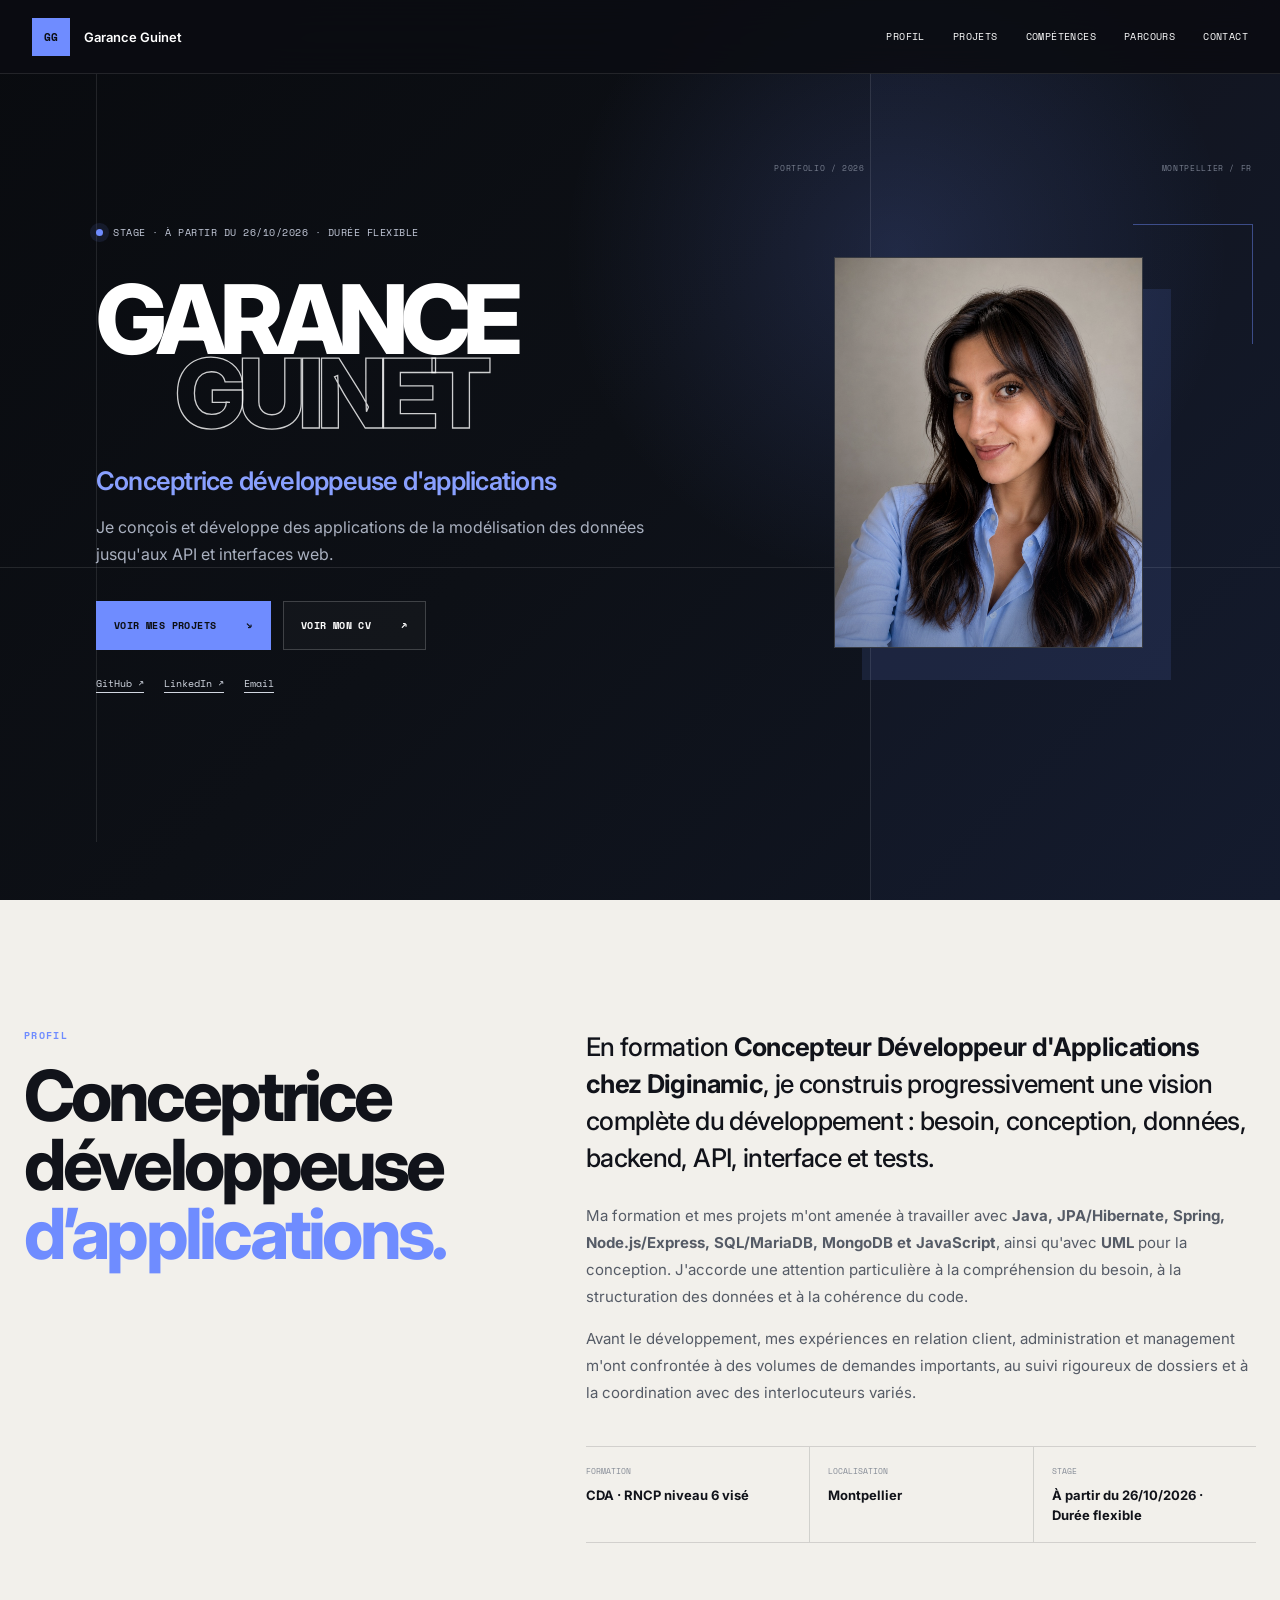
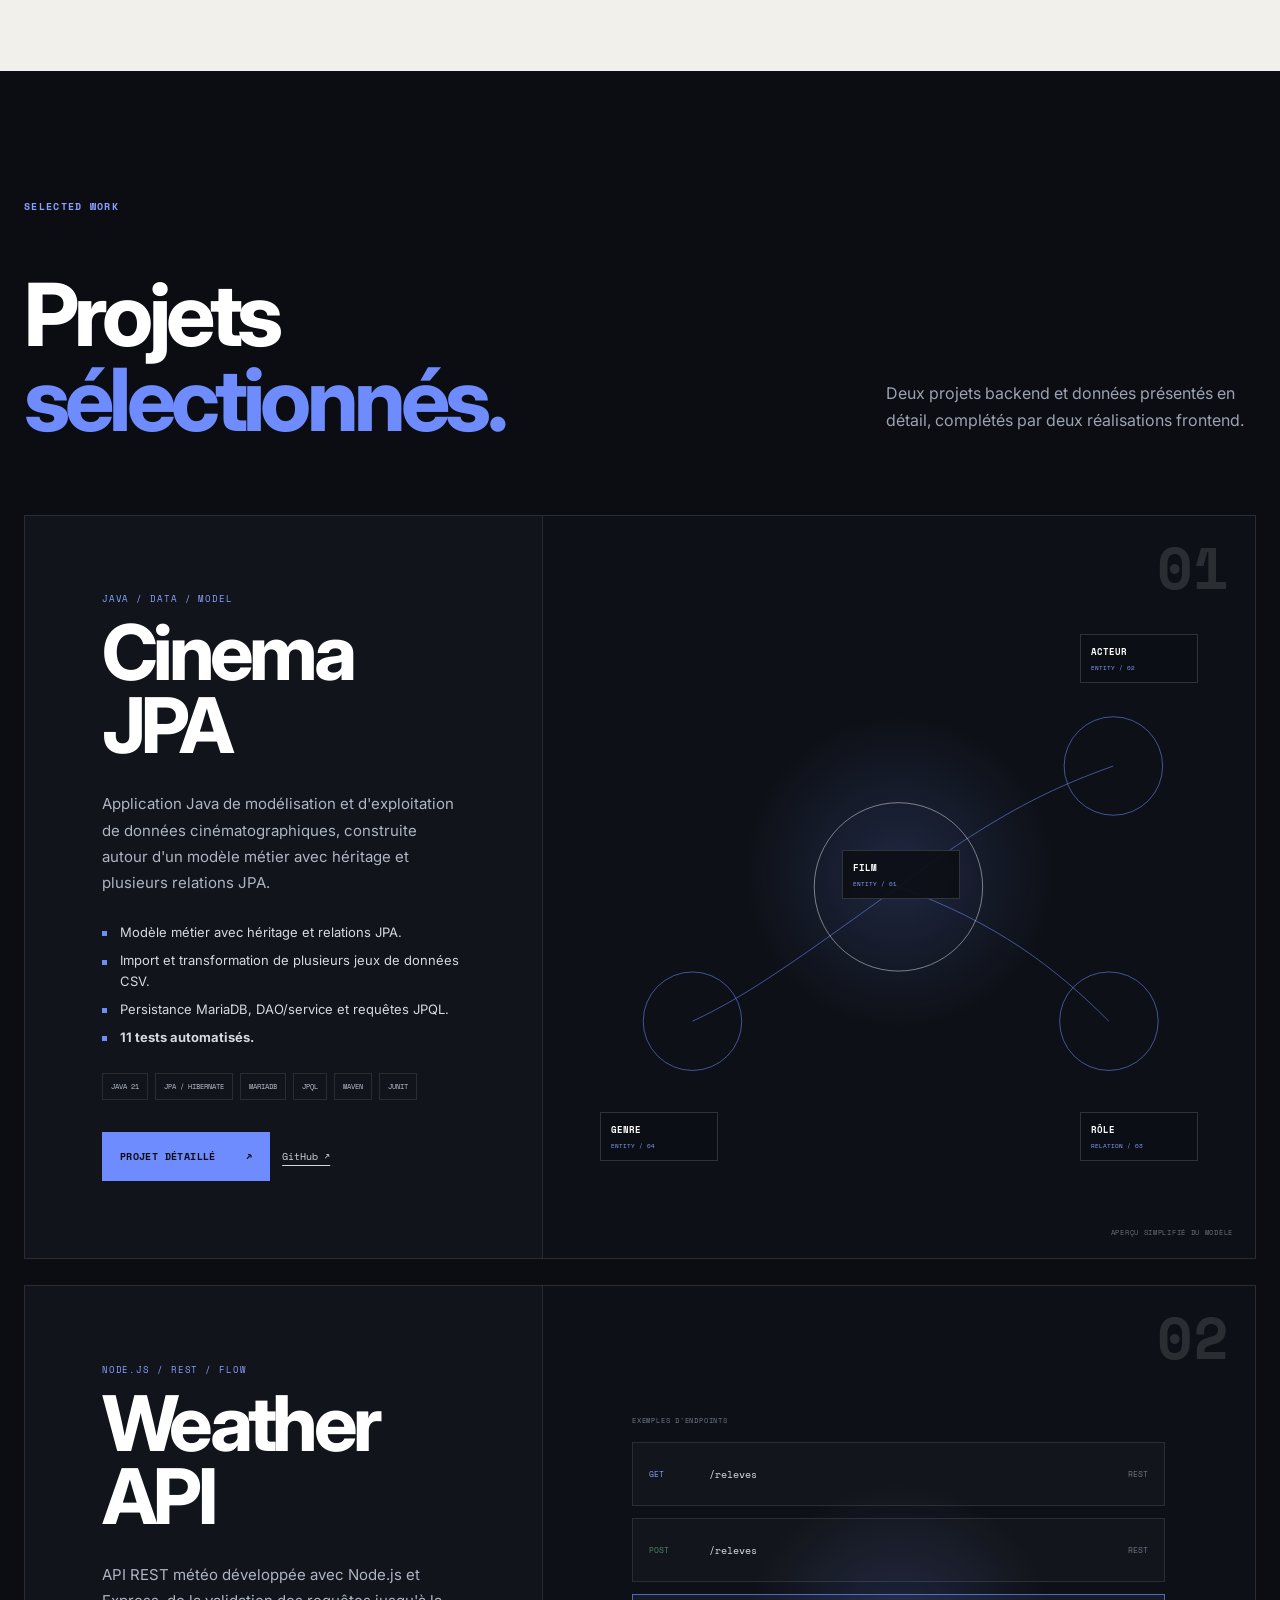
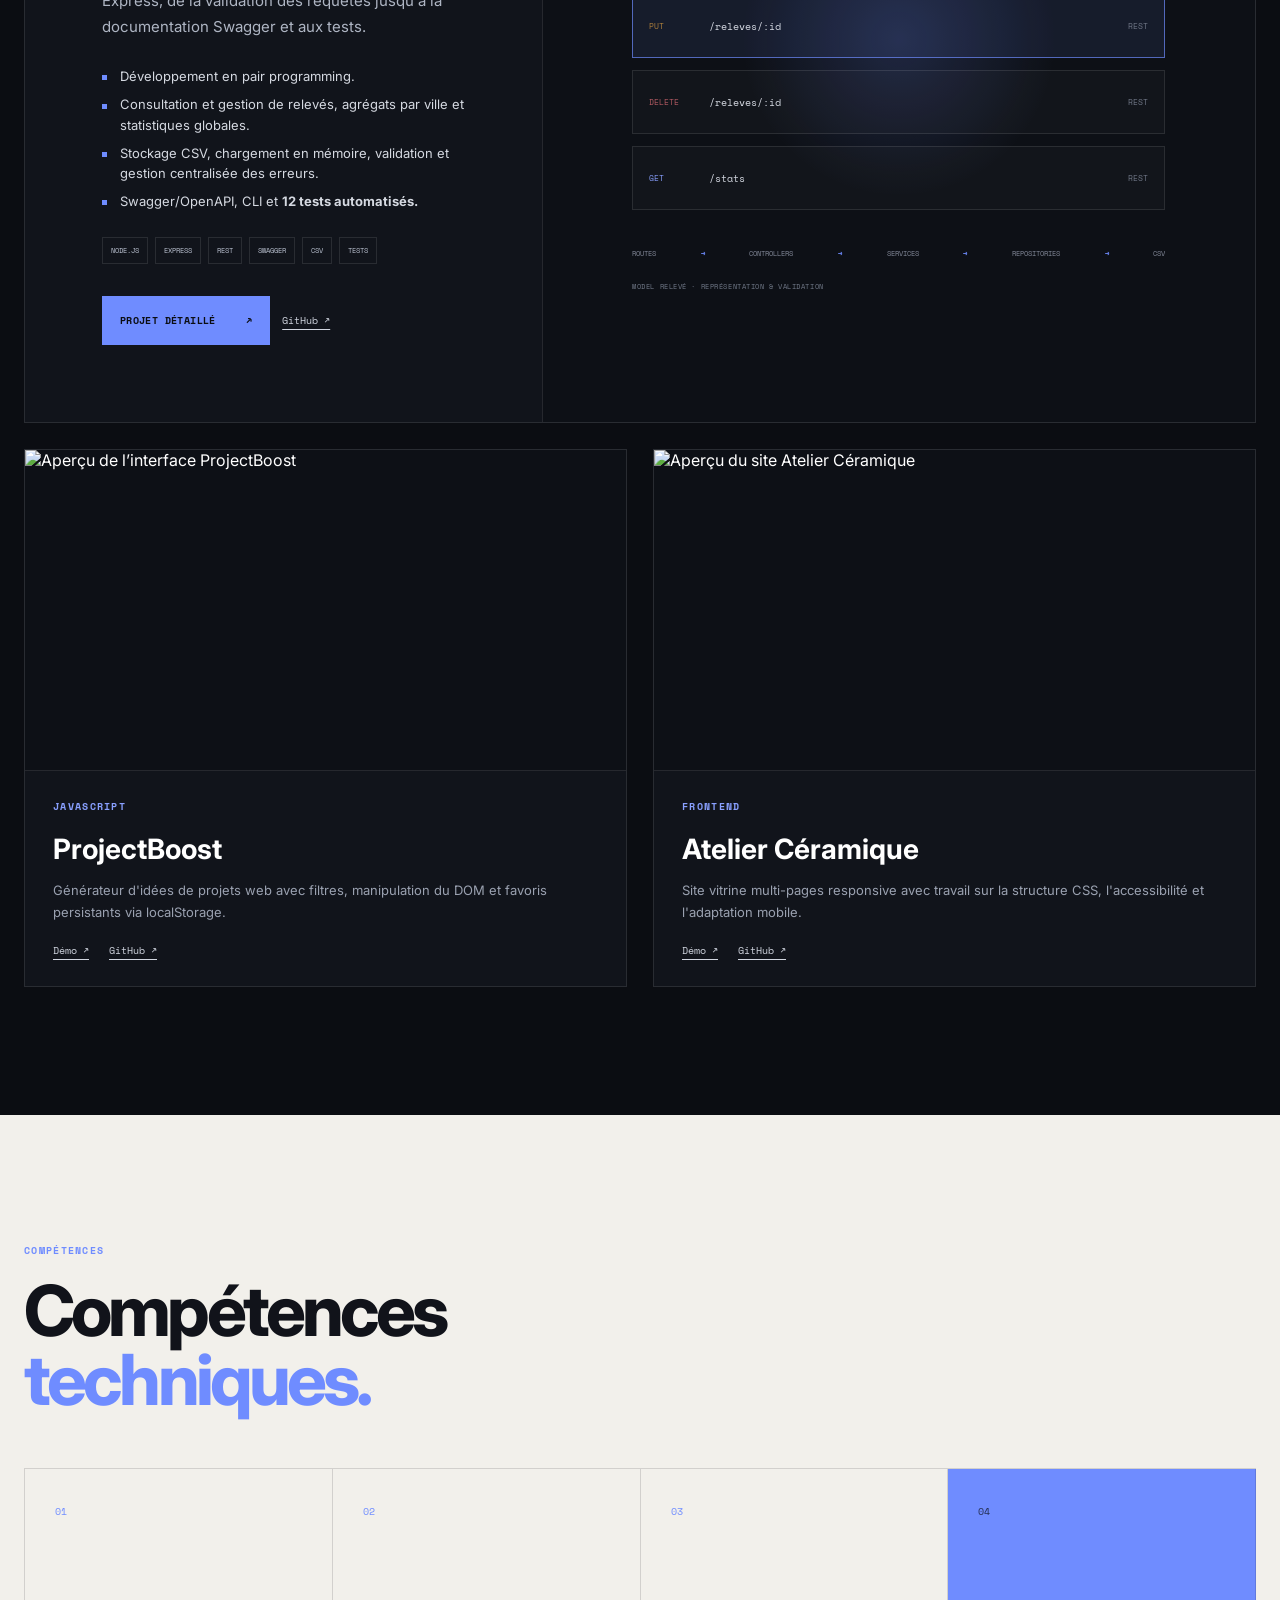
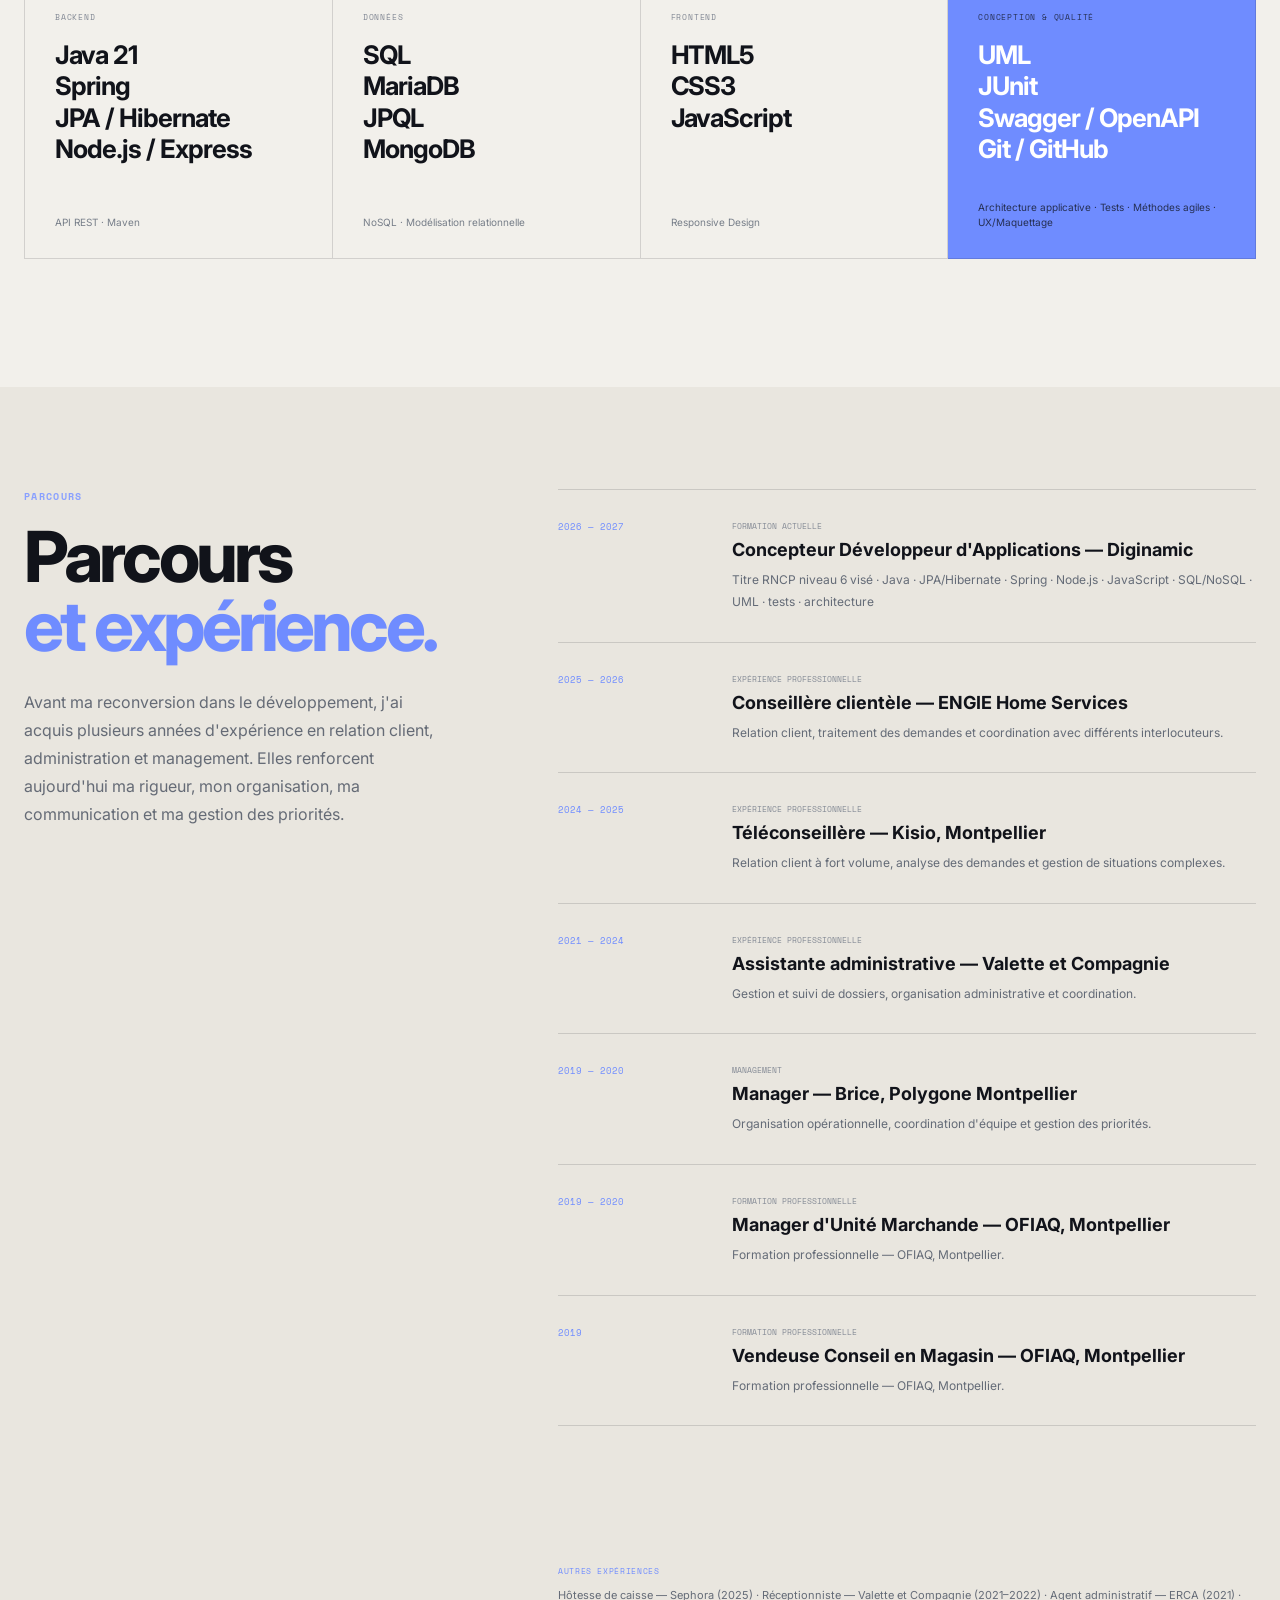
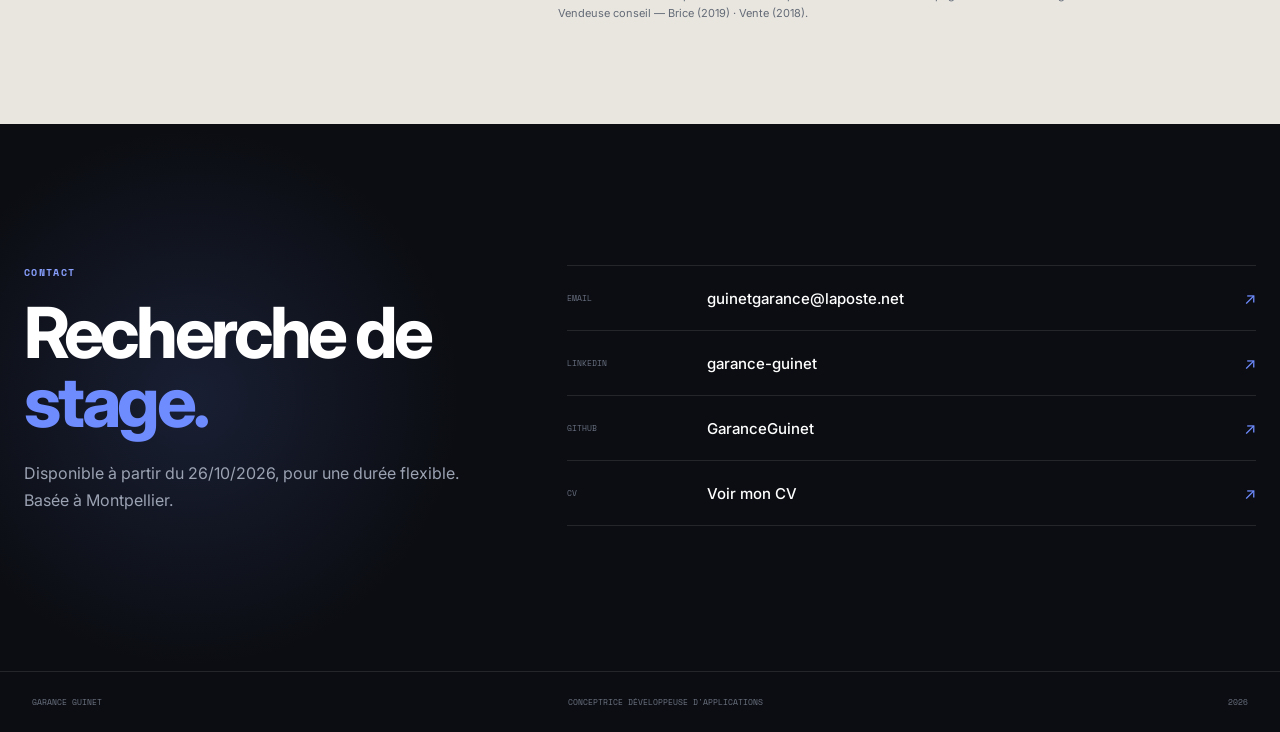
==== commit 2586032c: "Update internship dates and duration formatdocs: update internship availability to flexible duration" ====
--- a/index.html
+++ b/index.html
@@ -45,7 +45,7 @@
       <div class="hero-copy reveal">
         <div class="hero-kicker">
           <span class="status-dot"></span>
-          Stage · 26/10/2026 → 02/02/2027
+          Stage · À partir du 26/10/2026 · Durée flexible
         </div>
 
         <h1>
@@ -128,7 +128,7 @@
             </div>
             <div>
               <span>Stage</span>
-              <strong>26/10/2026 → 02/02/2027</strong>
+              <strong>À partir du 26/10/2026 · Durée flexible</strong>
             </div>
           </div>
         </div>
@@ -468,7 +468,7 @@
           <p class="section-label section-label-dark">Contact</p>
           <h2>Recherche de<br><span>stage.</span></h2>
           <p>
-            Du 26/10/2026 au 02/02/2027.
+            Disponible à partir du 26/10/2026, pour une durée flexible.
             Basée à Montpellier.
           </p>
         </div>
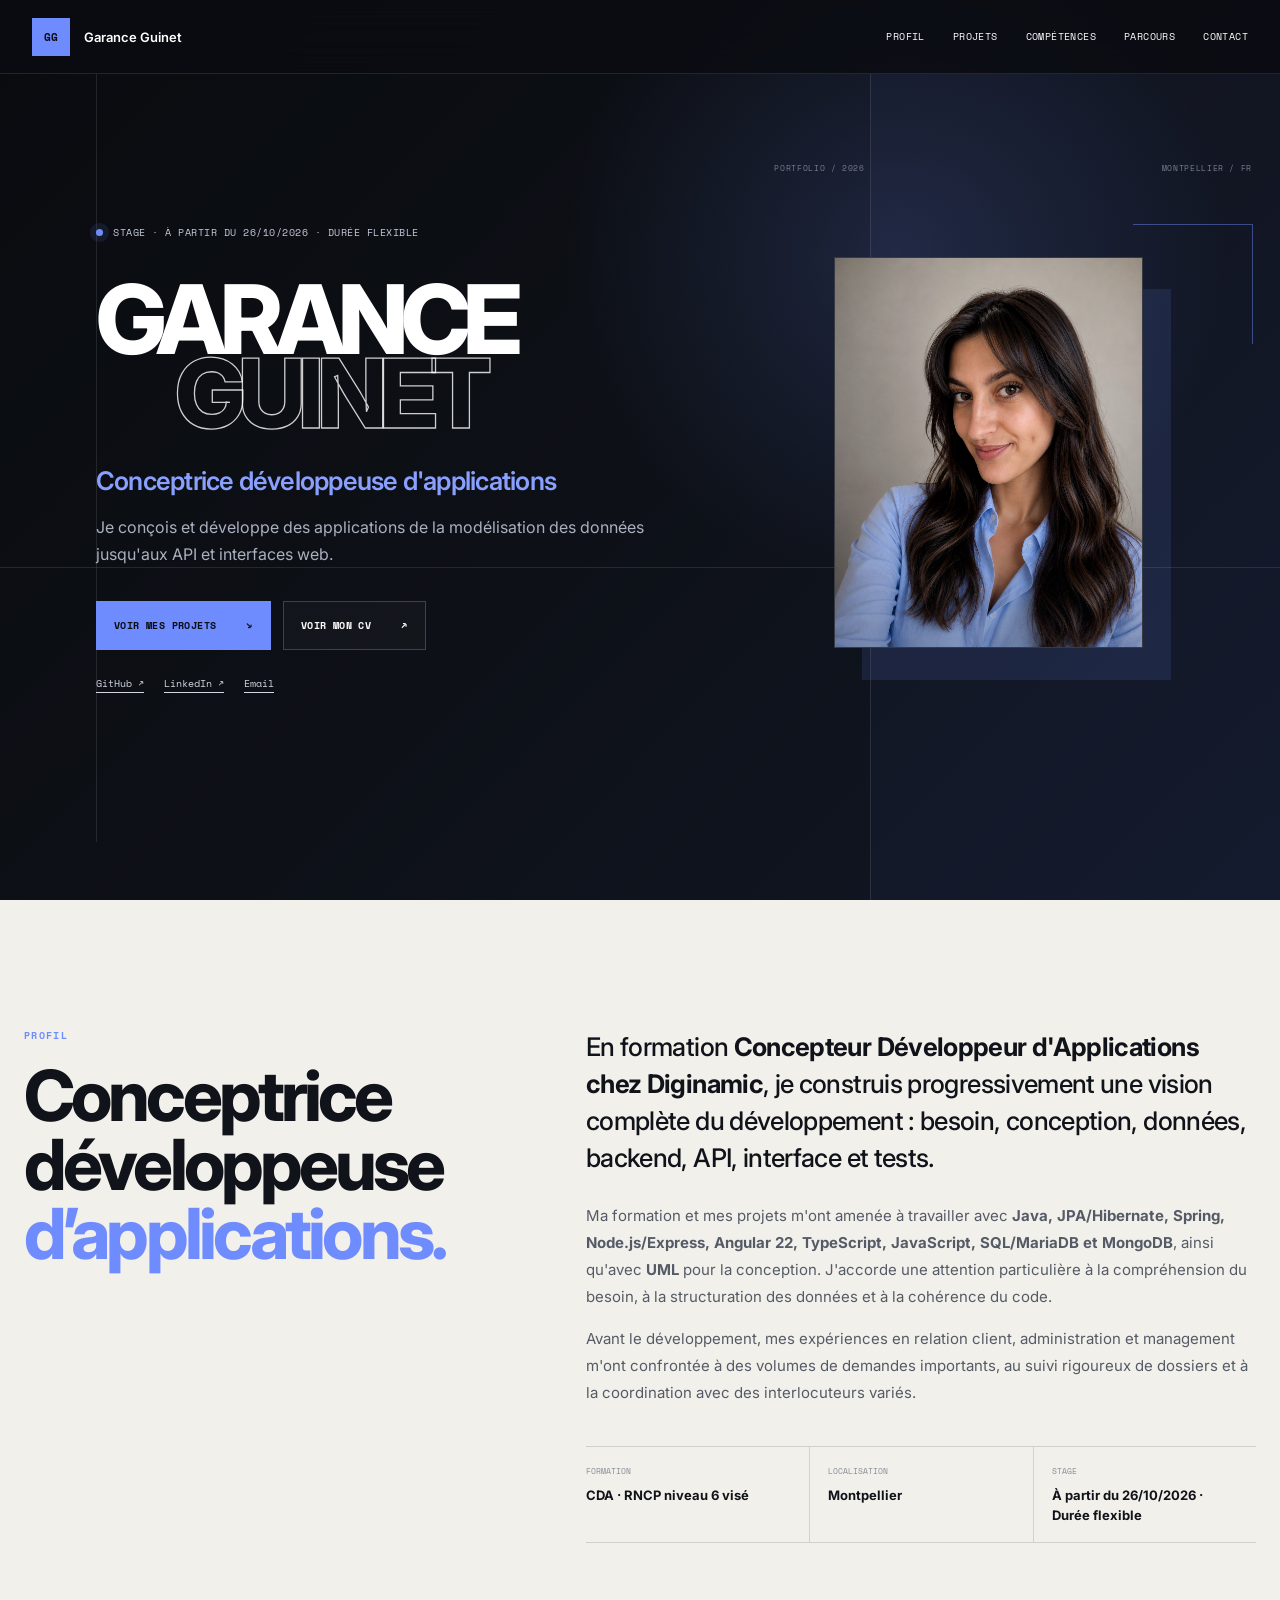
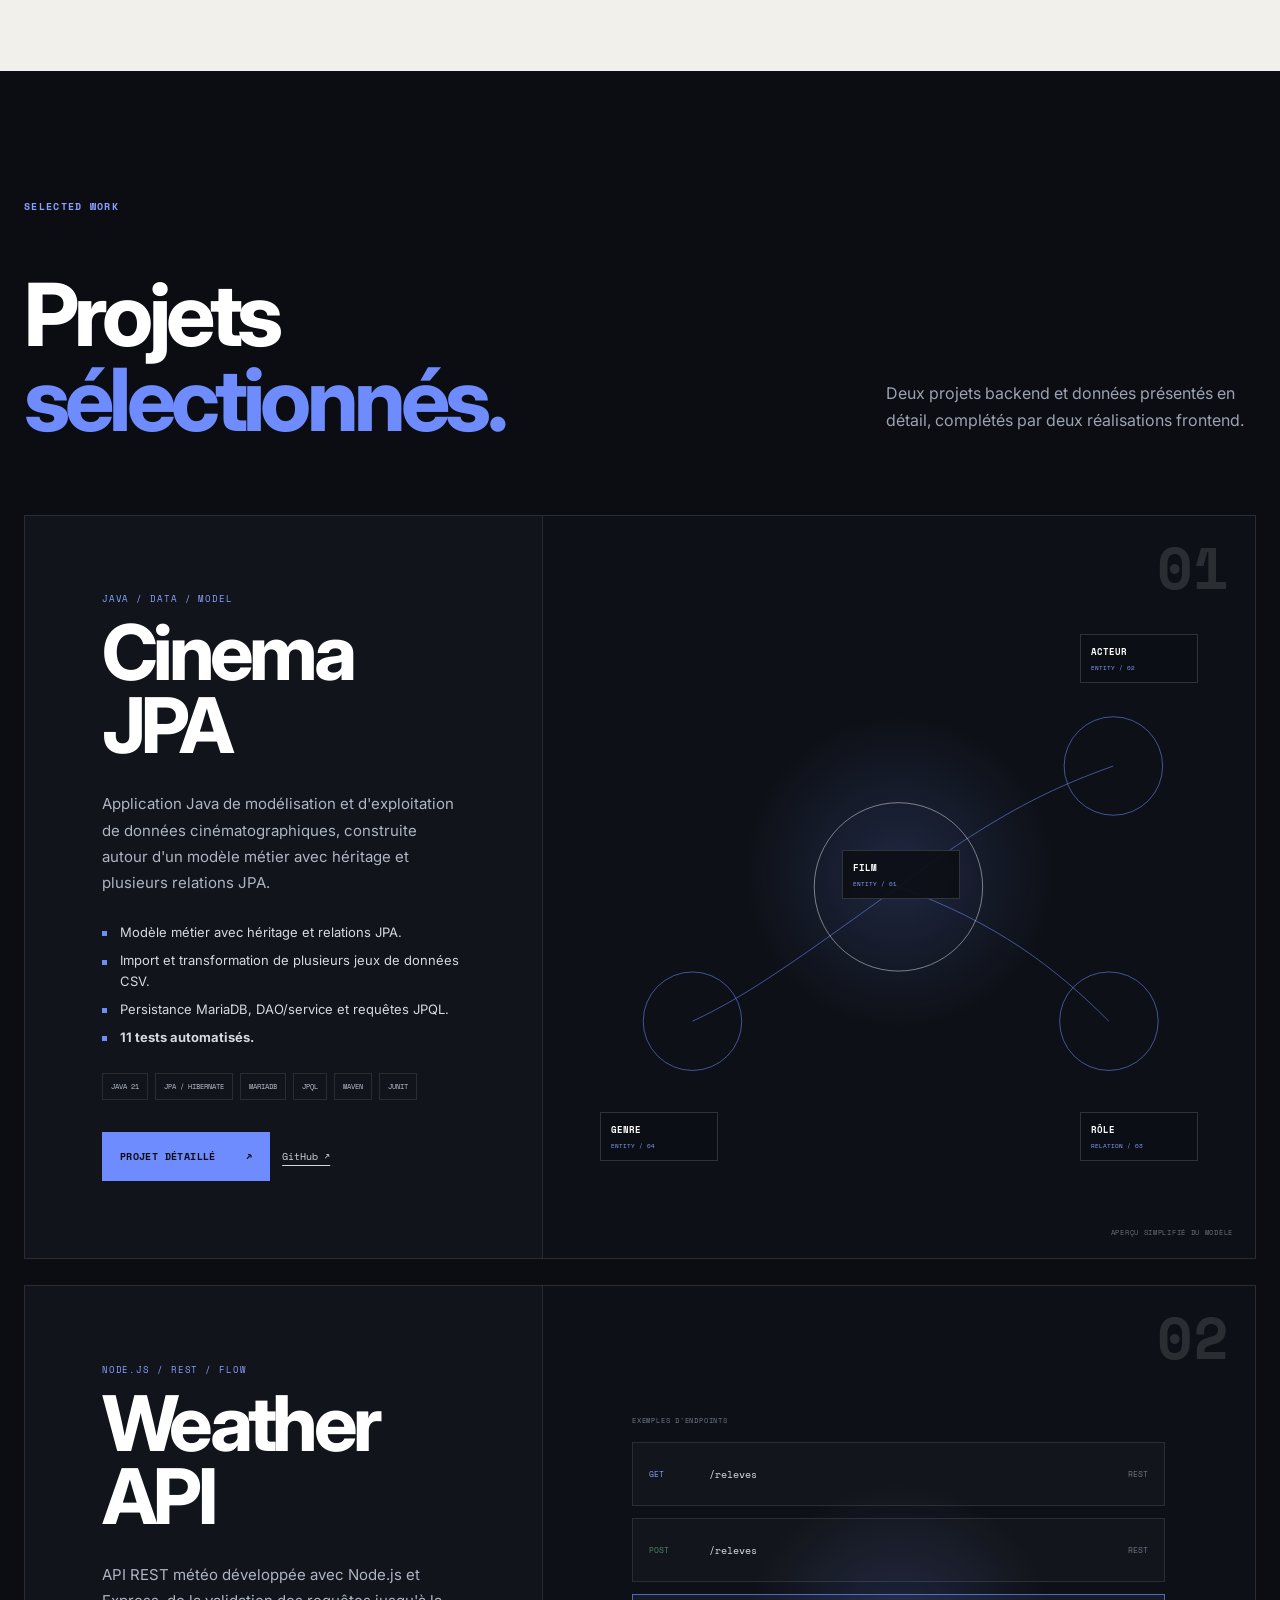
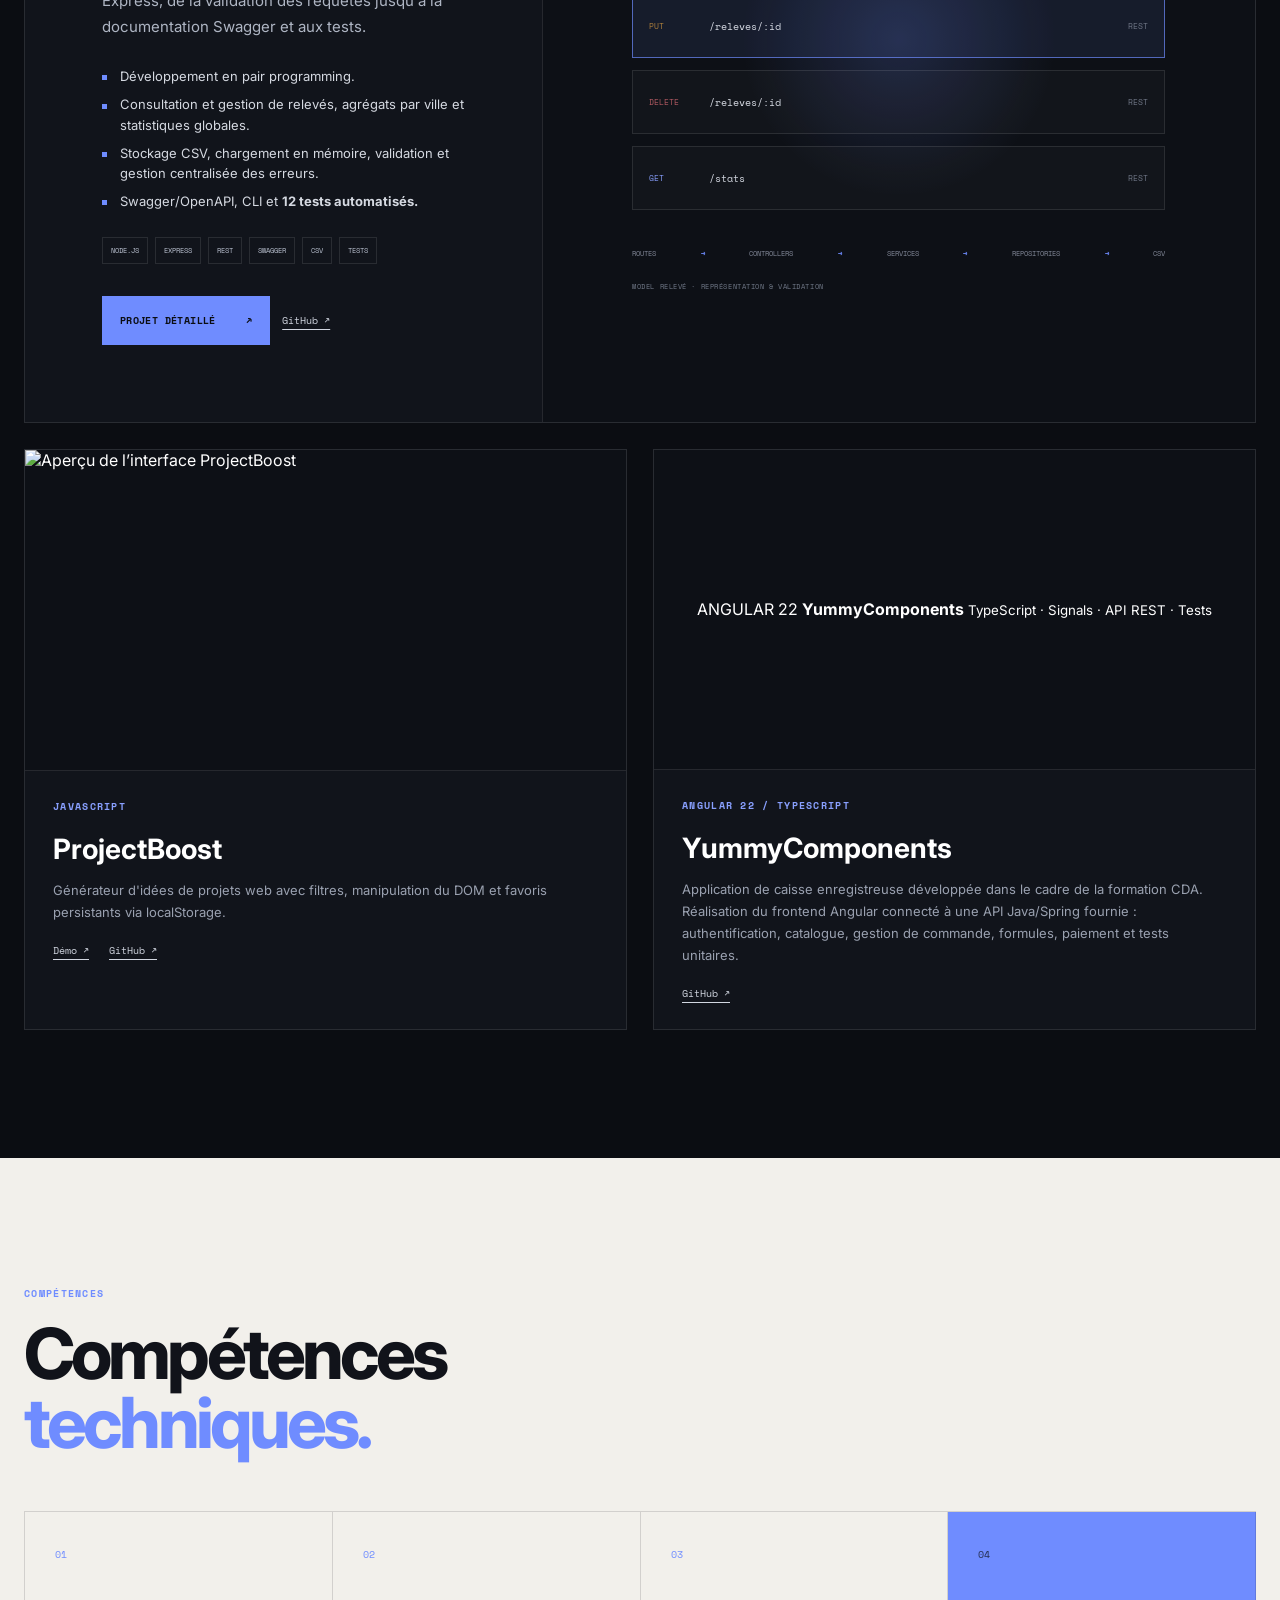
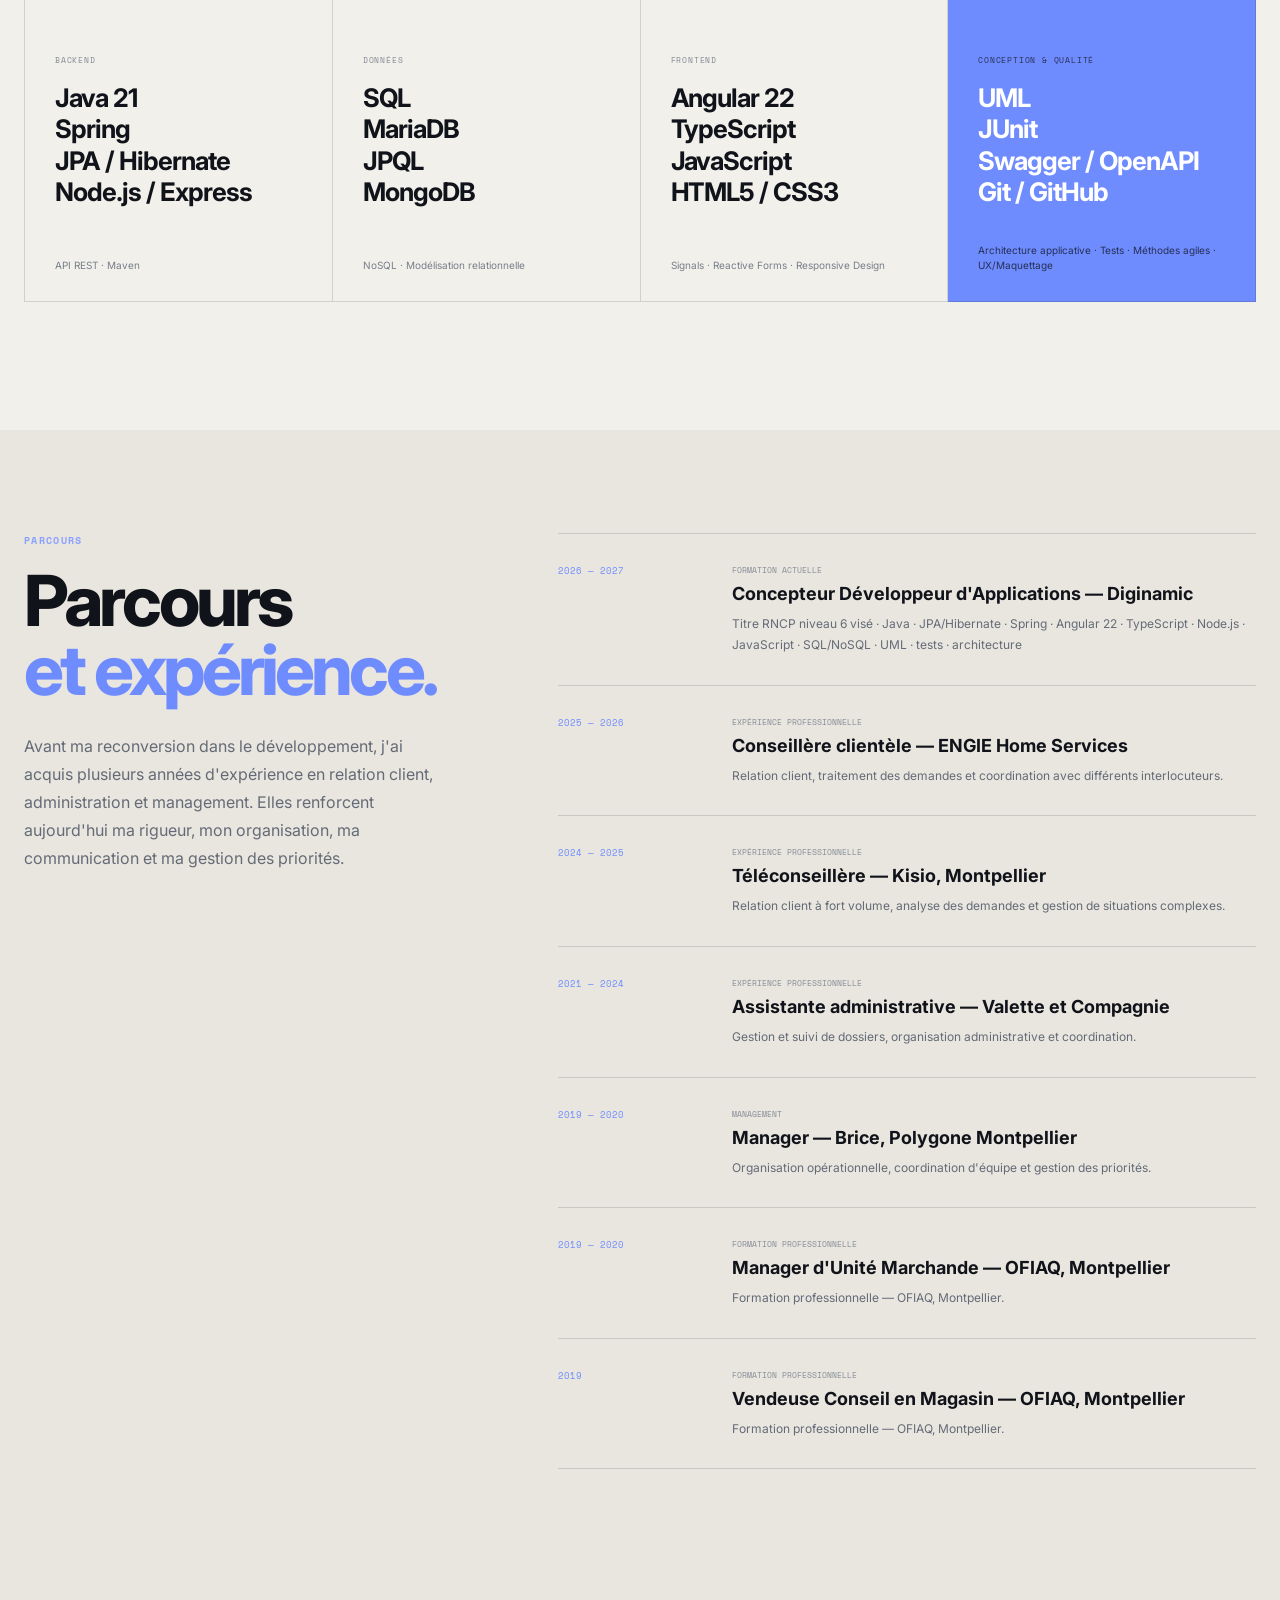
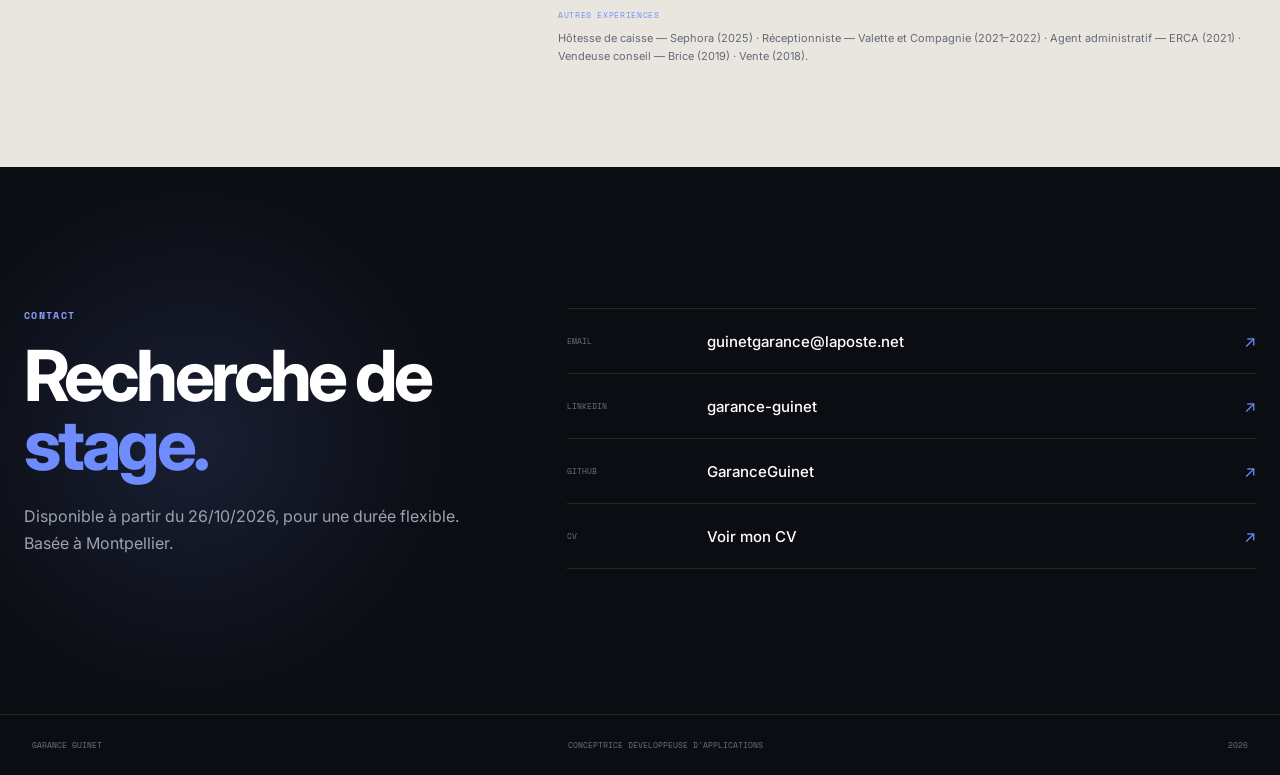
==== commit c003b6af: "feat: add YummyComponents and update frontend skills" ====
--- a/index.html
+++ b/index.html
@@ -1,511 +1,643 @@
 <!doctype html>
 <html lang="fr">
-<head>
-  <meta charset="UTF-8">
-  <meta name="viewport" content="width=device-width, initial-scale=1.0">
-  <meta name="description" content="Portfolio de Garance Guinet, conceptrice développeuse d'applications en formation CDA à Montpellier. Java, JPA/Hibernate, Spring, Node.js, JavaScript et SQL.">
-  <title>Garance Guinet — Conceptrice développeuse d'applications</title>
-
-  <link rel="preconnect" href="https://fonts.googleapis.com">
-  <link rel="preconnect" href="https://fonts.gstatic.com" crossorigin>
-  <link href="https://fonts.googleapis.com/css2?family=Inter:wght@400;500;600;700;800&family=Space+Mono:wght@400;700&display=swap" rel="stylesheet">
-
-  <link rel="stylesheet" href="./assets/css/style.css">
-  <script src="./assets/js/main.js" defer></script>
-</head>
-
-<body>
-  <div class="scroll-progress" aria-hidden="true"></div>
-
-  <header class="site-header">
-    <a class="brand" href="#top" aria-label="Retour en haut">
-      <span class="brand-mark">GG</span>
-      <span class="brand-name">Garance Guinet</span>
-    </a>
-
-    <button class="menu-toggle" type="button" aria-expanded="false" aria-controls="main-nav">
-      Menu
-    </button>
-
-    <nav class="main-nav" id="main-nav" aria-label="Navigation principale">
-      <a href="#profil">Profil</a>
-      <a href="#projets">Projets</a>
-      <a href="#competences">Compétences</a>
-      <a href="#parcours">Parcours</a>
-      <a href="#contact">Contact</a>
-    </nav>
-  </header>
-
-  <main id="top">
-    <!-- HERO -->
-    <section class="hero">
-      <div class="hero-grid-line hero-grid-line-1"></div>
-      <div class="hero-grid-line hero-grid-line-2"></div>
-
-      <div class="hero-copy reveal">
-        <div class="hero-kicker">
-          <span class="status-dot"></span>
-          Stage · À partir du 26/10/2026 · Durée flexible
+  <head>
+    <meta charset="UTF-8" />
+    <meta name="viewport" content="width=device-width, initial-scale=1.0" />
+    <meta
+      name="description"
+      content="Portfolio de Garance Guinet, conceptrice développeuse d'applications en formation CDA à Montpellier. Java, Spring, Angular 22, TypeScript, JPA/Hibernate, Node.js et SQL."
+    />
+    <title>Garance Guinet — Conceptrice développeuse d'applications</title>
+
+    <link rel="preconnect" href="https://fonts.googleapis.com" />
+    <link rel="preconnect" href="https://fonts.gstatic.com" crossorigin />
+    <link
+      href="https://fonts.googleapis.com/css2?family=Inter:wght@400;500;600;700;800&family=Space+Mono:wght@400;700&display=swap"
+      rel="stylesheet"
+    />
+
+    <link rel="stylesheet" href="./assets/css/style.css" />
+    <script src="./assets/js/main.js" defer></script>
+  </head>
+
+  <body>
+    <div class="scroll-progress" aria-hidden="true"></div>
+
+    <header class="site-header">
+      <a class="brand" href="#top" aria-label="Retour en haut">
+        <span class="brand-mark">GG</span>
+        <span class="brand-name">Garance Guinet</span>
+      </a>
+
+      <button
+        class="menu-toggle"
+        type="button"
+        aria-expanded="false"
+        aria-controls="main-nav"
+      >
+        Menu
+      </button>
+
+      <nav class="main-nav" id="main-nav" aria-label="Navigation principale">
+        <a href="#profil">Profil</a>
+        <a href="#projets">Projets</a>
+        <a href="#competences">Compétences</a>
+        <a href="#parcours">Parcours</a>
+        <a href="#contact">Contact</a>
+      </nav>
+    </header>
+
+    <main id="top">
+      <!-- HERO -->
+      <section class="hero">
+        <div class="hero-grid-line hero-grid-line-1"></div>
+        <div class="hero-grid-line hero-grid-line-2"></div>
+
+        <div class="hero-copy reveal">
+          <div class="hero-kicker">
+            <span class="status-dot"></span>
+            Stage · À partir du 26/10/2026 · Durée flexible
+          </div>
+
+          <h1>
+            GARANCE
+            <span>GUINET</span>
+          </h1>
+
+          <p class="hero-role">Conceptrice développeuse d'applications</p>
+
+          <p class="hero-description">
+            Je conçois et développe des applications de la modélisation des
+            données jusqu'aux API et interfaces web.
+          </p>
+
+          <div class="hero-actions">
+            <a class="btn btn-primary" href="#projets"
+              >Voir mes projets <span>↘</span></a
+            >
+            <a
+              class="btn btn-ghost"
+              href="./assets/docs/CV_Garance_Guinet.pdf"
+              target="_blank"
+              >Voir mon CV <span>↗</span></a
+            >
+          </div>
+
+          <div class="hero-links">
+            <a
+              href="https://github.com/GaranceGuinet"
+              target="_blank"
+              rel="noopener noreferrer"
+              >GitHub ↗</a
+            >
+            <a
+              href="https://www.linkedin.com/in/garance-guinet"
+              target="_blank"
+              rel="noopener noreferrer"
+              >LinkedIn ↗</a
+            >
+            <a
+              href="mailto:guinetgarance@laposte.net?subject=Contact%20stage%20CDA"
+              >Email</a
+            >
+          </div>
         </div>
 
-        <h1>
-          GARANCE
-          <span>GUINET</span>
-        </h1>
-
-        <p class="hero-role">Conceptrice développeuse d'applications</p>
-
-        <p class="hero-description">
-          Je conçois et développe des applications de la modélisation des données
-          jusqu'aux API et interfaces web.
-        </p>
-
-        <div class="hero-actions">
-          <a class="btn btn-primary" href="#projets">Voir mes projets <span>↘</span></a>
-          <a class="btn btn-ghost" href="./assets/docs/CV_Garance_Guinet.pdf" target="_blank">Voir mon CV <span>↗</span></a>
+        <div class="hero-visual reveal">
+          <div class="portrait-panel">
+            <img
+              src="./assets/images/garance-guinet.jpg"
+              alt="Portrait de Garance Guinet"
+            />
+            <div class="portrait-overlay"></div>
+          </div>
+
+          <div class="hero-meta hero-meta-top">
+            <span>PORTFOLIO / 2026</span>
+            <span>MONTPELLIER / FR</span>
+          </div>
+
+          <div class="hero-corner" aria-hidden="true"></div>
         </div>
-
-        <div class="hero-links">
-          <a href="https://github.com/GaranceGuinet" target="_blank" rel="noopener noreferrer">GitHub ↗</a>
-          <a href="https://www.linkedin.com/in/garance-guinet" target="_blank" rel="noopener noreferrer">LinkedIn ↗</a>
-          <a href="mailto:guinetgarance@laposte.net?subject=Contact%20stage%20CDA">Email</a>
+      </section>
+
+      <!-- PROFIL -->
+      <section class="section section-light" id="profil">
+        <div class="section-shell profile-layout">
+          <div class="section-heading reveal">
+            <p class="section-label">Profil</p>
+            <h2>Conceptrice développeuse<br /><span>d’applications.</span></h2>
+          </div>
+
+          <div class="profile-copy reveal">
+            <p class="lead">
+              En formation
+              <strong
+                >Concepteur Développeur d'Applications chez Diginamic</strong
+              >, je construis progressivement une vision complète du
+              développement : besoin, conception, données, backend, API,
+              interface et tests.
+            </p>
+
+            <p>
+              Ma formation et mes projets m'ont amenée à travailler avec
+              <strong
+                >Java, JPA/Hibernate, Spring, Node.js/Express, Angular 22,
+                TypeScript, JavaScript, SQL/MariaDB et MongoDB</strong
+              >, ainsi qu'avec <strong>UML</strong> pour la conception.
+              J'accorde une attention particulière à la compréhension du besoin,
+              à la structuration des données et à la cohérence du code.
+            </p>
+
+            <p>
+              Avant le développement, mes expériences en relation client,
+              administration et management m'ont confrontée à des volumes de
+              demandes importants, au suivi rigoureux de dossiers et à la
+              coordination avec des interlocuteurs variés.
+            </p>
+
+            <div class="profile-facts">
+              <div>
+                <span>Formation</span>
+                <strong>CDA · RNCP niveau 6 visé</strong>
+              </div>
+              <div>
+                <span>Localisation</span>
+                <strong>Montpellier</strong>
+              </div>
+              <div>
+                <span>Stage</span>
+                <strong>À partir du 26/10/2026 · Durée flexible</strong>
+              </div>
+            </div>
+          </div>
         </div>
-      </div>
-
-      <div class="hero-visual reveal">
-        <div class="portrait-panel">
-          <img src="./assets/images/garance-guinet.jpg" alt="Portrait de Garance Guinet">
-          <div class="portrait-overlay"></div>
+      </section>
+
+      <!-- PROJECTS -->
+      <section class="section projects-section" id="projets">
+        <div class="section-shell">
+          <div class="projects-intro reveal">
+            <p class="section-label section-label-dark">Selected work</p>
+            <h2>Projets<br /><span>sélectionnés.</span></h2>
+            <p>
+              Deux projets backend et données présentés en détail, complétés par
+              deux réalisations frontend.
+            </p>
+          </div>
+
+          <article class="project-feature project-feature-cinema reveal">
+            <div class="project-index">01</div>
+
+            <div class="project-content">
+              <div class="project-heading">
+                <p>JAVA / DATA / MODEL</p>
+                <h3>Cinema JPA</h3>
+              </div>
+
+              <p class="project-summary">
+                Application Java de modélisation et d'exploitation de données
+                cinématographiques, construite autour d'un modèle métier avec
+                héritage et plusieurs relations JPA.
+              </p>
+
+              <ul class="project-points">
+                <li>Modèle métier avec héritage et relations JPA.</li>
+                <li>
+                  Import et transformation de plusieurs jeux de données CSV.
+                </li>
+                <li>Persistance MariaDB, DAO/service et requêtes JPQL.</li>
+                <li><strong>11 tests automatisés.</strong></li>
+              </ul>
+
+              <div class="project-tags">
+                <span>Java 21</span>
+                <span>JPA / Hibernate</span>
+                <span>MariaDB</span>
+                <span>JPQL</span>
+                <span>Maven</span>
+                <span>JUnit</span>
+              </div>
+
+              <div class="project-actions">
+                <a class="btn btn-primary" href="./projects/cinema-jpa.html"
+                  >Projet détaillé <span>↗</span></a
+                >
+                <a
+                  class="inline-link"
+                  href="https://github.com/GaranceGuinet/cinema-jpa"
+                  target="_blank"
+                  rel="noopener noreferrer"
+                  >GitHub ↗</a
+                >
+              </div>
+            </div>
+
+            <div class="project-visual model-visual" aria-hidden="true">
+              <div class="model-node model-film">
+                <b>FILM</b><span>ENTITY / 01</span>
+              </div>
+              <div class="model-node model-acteur">
+                <b>ACTEUR</b><span>ENTITY / 02</span>
+              </div>
+              <div class="model-node model-role">
+                <b>RÔLE</b><span>RELATION / 03</span>
+              </div>
+              <div class="model-node model-genre">
+                <b>GENRE</b><span>ENTITY / 04</span>
+              </div>
+
+              <svg viewBox="0 0 700 520">
+                <path d="M350 260 C470 170 535 145 590 125"></path>
+                <path d="M350 260 C460 300 525 350 585 410"></path>
+                <path d="M350 260 C245 335 185 380 120 410"></path>
+                <circle cx="350" cy="260" r="94"></circle>
+                <circle cx="590" cy="125" r="55"></circle>
+                <circle cx="585" cy="410" r="55"></circle>
+                <circle cx="120" cy="410" r="55"></circle>
+              </svg>
+
+              <span class="visual-caption">APERÇU SIMPLIFIÉ DU MODÈLE</span>
+            </div>
+          </article>
+
+          <article class="project-feature project-feature-weather reveal">
+            <div class="project-index">02</div>
+
+            <div class="project-content">
+              <div class="project-heading">
+                <p>NODE.JS / REST / FLOW</p>
+                <h3>Weather API</h3>
+              </div>
+
+              <p class="project-summary">
+                API REST météo développée avec Node.js et Express, de la
+                validation des requêtes jusqu'à la documentation Swagger et aux
+                tests.
+              </p>
+
+              <ul class="project-points">
+                <li>Développement en pair programming.</li>
+                <li>
+                  Consultation et gestion de relevés, agrégats par ville et
+                  statistiques globales.
+                </li>
+                <li>
+                  Stockage CSV, chargement en mémoire, validation et gestion
+                  centralisée des erreurs.
+                </li>
+                <li>
+                  Swagger/OpenAPI, CLI et <strong>12 tests automatisés.</strong>
+                </li>
+              </ul>
+
+              <div class="project-tags">
+                <span>Node.js</span>
+                <span>Express</span>
+                <span>REST</span>
+                <span>Swagger</span>
+                <span>CSV</span>
+                <span>Tests</span>
+              </div>
+
+              <div class="project-actions">
+                <a class="btn btn-primary" href="./projects/weather-api.html"
+                  >Projet détaillé <span>↗</span></a
+                >
+                <a
+                  class="inline-link"
+                  href="https://github.com/GaranceGuinet/weather-api"
+                  target="_blank"
+                  rel="noopener noreferrer"
+                  >GitHub ↗</a
+                >
+              </div>
+            </div>
+
+            <div class="project-visual api-visual" aria-hidden="true">
+              <span class="api-preview-label">EXEMPLES D’ENDPOINTS</span>
+
+              <div class="api-line">
+                <span>GET</span>
+                <code>/releves</code>
+                <i>REST</i>
+              </div>
+              <div class="api-line">
+                <span class="method-post">POST</span>
+                <code>/releves</code>
+                <i>REST</i>
+              </div>
+              <div class="api-line api-line-active">
+                <span class="method-put">PUT</span>
+                <code>/releves/:id</code>
+                <i>REST</i>
+              </div>
+              <div class="api-line">
+                <span class="method-delete">DELETE</span>
+                <code>/releves/:id</code>
+                <i>REST</i>
+              </div>
+              <div class="api-line">
+                <span>GET</span>
+                <code>/stats</code>
+                <i>REST</i>
+              </div>
+
+              <div class="api-flow">
+                <span>ROUTES</span>
+                <b>→</b>
+                <span>CONTROLLERS</span>
+                <b>→</b>
+                <span>SERVICES</span>
+                <b>→</b>
+                <span>REPOSITORIES</span>
+                <b>→</b>
+                <span>CSV</span>
+              </div>
+              <span class="api-model-note"
+                >MODEL RELEVÉ · REPRÉSENTATION & VALIDATION</span
+              >
+            </div>
+          </article>
+
+          <div class="secondary-projects">
+            <article class="secondary-project reveal">
+              <div class="secondary-preview real-preview">
+                <img
+                  src="https://raw.githubusercontent.com/GaranceGuinet/projectboost-idea-generator/main/assets/images/preview.png"
+                  alt="Aperçu de l’interface ProjectBoost"
+                  loading="lazy"
+                />
+              </div>
+
+              <div class="secondary-copy">
+                <p class="section-label section-label-dark">JavaScript</p>
+                <h3>ProjectBoost</h3>
+                <p>
+                  Générateur d'idées de projets web avec filtres, manipulation
+                  du DOM et favoris persistants via localStorage.
+                </p>
+                <div class="secondary-links">
+                  <a
+                    href="https://garanceguinet.github.io/projectboost-idea-generator/"
+                    target="_blank"
+                    rel="noopener noreferrer"
+                    >Démo ↗</a
+                  >
+                  <a
+                    href="https://github.com/GaranceGuinet/projectboost-idea-generator"
+                    target="_blank"
+                    rel="noopener noreferrer"
+                    >GitHub ↗</a
+                  >
+                </div>
+              </div>
+            </article>
+
+            <article class="secondary-project reveal">
+              <div class="secondary-preview real-preview">
+                <div class="yummy-preview">
+                  <span>ANGULAR 22</span>
+                  <strong>YummyComponents</strong>
+                  <small>TypeScript · Signals · API REST · Tests</small>
+                </div>
+              </div>
+
+              <div class="secondary-copy">
+                <p class="section-label section-label-dark">
+                  Angular 22 / TypeScript
+                </p>
+
+                <h3>YummyComponents</h3>
+
+                <p>
+                  Application de caisse enregistreuse développée dans le cadre
+                  de la formation CDA. Réalisation du frontend Angular connecté
+                  à une API Java/Spring fournie : authentification, catalogue,
+                  gestion de commande, formules, paiement et tests unitaires.
+                </p>
+
+                <div class="secondary-links">
+                  <a
+                    href="https://github.com/GaranceGuinet/angular-pos-showcase"
+                    target="_blank"
+                    rel="noopener noreferrer"
+                  >
+                    GitHub ↗
+                  </a>
+                </div>
+              </div>
+            </article>
+          </div>
         </div>
-
-        <div class="hero-meta hero-meta-top">
-          <span>PORTFOLIO / 2026</span>
-          <span>MONTPELLIER / FR</span>
+      </section>
+
+      <!-- SKILLS -->
+      <section class="section section-light" id="competences">
+        <div class="section-shell">
+          <div class="skills-heading reveal">
+            <p class="section-label">Compétences</p>
+            <h2>Compétences<br /><span>techniques.</span></h2>
+          </div>
+
+          <div class="skills-grid">
+            <article class="skill-card reveal">
+              <span class="skill-number">01</span>
+              <p>Backend</p>
+              <h3>
+                Java 21<br />Spring<br />JPA / Hibernate<br />Node.js / Express
+              </h3>
+              <small>API REST · Maven</small>
+            </article>
+
+            <article class="skill-card reveal">
+              <span class="skill-number">02</span>
+              <p>Données</p>
+              <h3>SQL<br />MariaDB<br />JPQL<br />MongoDB</h3>
+              <small>NoSQL · Modélisation relationnelle</small>
+            </article>
+
+            <article class="skill-card reveal">
+              <span class="skill-number">03</span>
+              <p>Frontend</p>
+              <h3>
+                Angular 22<br />TypeScript<br />JavaScript<br />HTML5 / CSS3
+              </h3>
+              <small>Signals · Reactive Forms · Responsive Design</small>
+            </article>
+
+            <article class="skill-card skill-card-accent reveal">
+              <span class="skill-number">04</span>
+              <p>Conception & qualité</p>
+              <h3>UML<br />JUnit<br />Swagger / OpenAPI<br />Git / GitHub</h3>
+              <small
+                >Architecture applicative · Tests · Méthodes agiles ·
+                UX/Maquettage</small
+              >
+            </article>
+          </div>
         </div>
-
-        <div class="hero-corner" aria-hidden="true"></div>
-      </div>
-
-    </section>
-
-    <!-- PROFIL -->
-    <section class="section section-light" id="profil">
-      <div class="section-shell profile-layout">
-        <div class="section-heading reveal">
-          <p class="section-label">Profil</p>
-          <h2>Conceptrice développeuse<br><span>d’applications.</span></h2>
-        </div>
-
-        <div class="profile-copy reveal">
-          <p class="lead">
-            En formation <strong>Concepteur Développeur d'Applications chez Diginamic</strong>,
-            je construis progressivement une vision complète du développement :
-            besoin, conception, données, backend, API, interface et tests.
-          </p>
-
-          <p>
-            Ma formation et mes projets m'ont amenée à travailler avec
-            <strong>Java, JPA/Hibernate, Spring, Node.js/Express, SQL/MariaDB,
-            MongoDB et JavaScript</strong>, ainsi qu'avec <strong>UML</strong> pour la conception.
-            J'accorde une attention particulière à la compréhension du besoin,
-            à la structuration des données et à la cohérence du code.
-          </p>
-
-          <p>
-            Avant le développement, mes expériences en relation client, administration
-            et management m'ont confrontée à des volumes de demandes importants,
-            au suivi rigoureux de dossiers et à la coordination avec des interlocuteurs variés.
-          </p>
-
-          <div class="profile-facts">
-            <div>
-              <span>Formation</span>
-              <strong>CDA · RNCP niveau 6 visé</strong>
-            </div>
-            <div>
-              <span>Localisation</span>
-              <strong>Montpellier</strong>
-            </div>
-            <div>
-              <span>Stage</span>
-              <strong>À partir du 26/10/2026 · Durée flexible</strong>
-            </div>
-          </div>
-        </div>
-      </div>
-    </section>
-
-    <!-- PROJECTS -->
-    <section class="section projects-section" id="projets">
-      <div class="section-shell">
-        <div class="projects-intro reveal">
-          <p class="section-label section-label-dark">Selected work</p>
-          <h2>Projets<br><span>sélectionnés.</span></h2>
-          <p>
-            Deux projets backend et données présentés en détail,
-            complétés par deux réalisations frontend.
+      </section>
+
+      <!-- PARCOURS -->
+      <section class="section journey-section" id="parcours">
+        <div class="section-shell journey-layout">
+          <div class="journey-heading reveal">
+            <p class="section-label section-label-dark">Parcours</p>
+            <h2>Parcours<br /><span>et expérience.</span></h2>
+            <p>
+              Avant ma reconversion dans le développement, j'ai acquis plusieurs
+              années d'expérience en relation client, administration et
+              management. Elles renforcent aujourd'hui ma rigueur, mon
+              organisation, ma communication et ma gestion des priorités.
+            </p>
+          </div>
+
+          <div class="timeline">
+            <article class="timeline-item reveal">
+              <span class="timeline-date">2026 — 2027</span>
+              <div>
+                <p>Formation actuelle</p>
+                <h3>Concepteur Développeur d'Applications — Diginamic</h3>
+                <span>
+                  Titre RNCP niveau 6 visé · Java · JPA/Hibernate · Spring ·
+                  Angular 22 · TypeScript · Node.js · JavaScript · SQL/NoSQL ·
+                  UML · tests · architecture
+                </span>
+              </div>
+            </article>
+
+            <article class="timeline-item reveal">
+              <span class="timeline-date">2025 — 2026</span>
+              <div>
+                <p>Expérience professionnelle</p>
+                <h3>Conseillère clientèle — ENGIE Home Services</h3>
+                <span
+                  >Relation client, traitement des demandes et coordination avec
+                  différents interlocuteurs.</span
+                >
+              </div>
+            </article>
+
+            <article class="timeline-item reveal">
+              <span class="timeline-date">2024 — 2025</span>
+              <div>
+                <p>Expérience professionnelle</p>
+                <h3>Téléconseillère — Kisio, Montpellier</h3>
+                <span
+                  >Relation client à fort volume, analyse des demandes et
+                  gestion de situations complexes.</span
+                >
+              </div>
+            </article>
+
+            <article class="timeline-item reveal">
+              <span class="timeline-date">2021 — 2024</span>
+              <div>
+                <p>Expérience professionnelle</p>
+                <h3>Assistante administrative — Valette et Compagnie</h3>
+                <span
+                  >Gestion et suivi de dossiers, organisation administrative et
+                  coordination.</span
+                >
+              </div>
+            </article>
+
+            <article class="timeline-item reveal">
+              <span class="timeline-date">2019 — 2020</span>
+              <div>
+                <p>Management</p>
+                <h3>Manager — Brice, Polygone Montpellier</h3>
+                <span
+                  >Organisation opérationnelle, coordination d'équipe et gestion
+                  des priorités.</span
+                >
+              </div>
+            </article>
+
+            <article class="timeline-item reveal">
+              <span class="timeline-date">2019 — 2020</span>
+              <div>
+                <p>Formation professionnelle</p>
+                <h3>Manager d'Unité Marchande — OFIAQ, Montpellier</h3>
+                <span>Formation professionnelle — OFIAQ, Montpellier.</span>
+              </div>
+            </article>
+
+            <article class="timeline-item reveal">
+              <span class="timeline-date">2019</span>
+              <div>
+                <p>Formation professionnelle</p>
+                <h3>Vendeuse Conseil en Magasin — OFIAQ, Montpellier</h3>
+                <span>Formation professionnelle — OFIAQ, Montpellier.</span>
+              </div>
+            </article>
+          </div>
+
+          <p class="journey-other reveal">
+            <span>Autres expériences</span>
+            Hôtesse de caisse — Sephora (2025) · Réceptionniste — Valette et
+            Compagnie (2021–2022) · Agent administratif — ERCA (2021) · Vendeuse
+            conseil — Brice (2019) · Vente (2018).
           </p>
         </div>
-
-        <article class="project-feature project-feature-cinema reveal">
-          <div class="project-index">01</div>
-
-          <div class="project-content">
-            <div class="project-heading">
-              <p>JAVA / DATA / MODEL</p>
-              <h3>Cinema JPA</h3>
-            </div>
-
-            <p class="project-summary">
-              Application Java de modélisation et d'exploitation de données cinématographiques,
-              construite autour d'un modèle métier avec héritage et plusieurs relations JPA.
+      </section>
+
+      <!-- CONTACT -->
+      <section class="contact-section" id="contact">
+        <div class="section-shell contact-layout">
+          <div class="contact-copy reveal">
+            <p class="section-label section-label-dark">Contact</p>
+            <h2>Recherche de<br /><span>stage.</span></h2>
+            <p>
+              Disponible à partir du 26/10/2026, pour une durée flexible. Basée
+              à Montpellier.
             </p>
-
-            <ul class="project-points">
-              <li>Modèle métier avec héritage et relations JPA.</li>
-              <li>Import et transformation de plusieurs jeux de données CSV.</li>
-              <li>Persistance MariaDB, DAO/service et requêtes JPQL.</li>
-              <li><strong>11 tests automatisés.</strong></li>
-            </ul>
-
-            <div class="project-tags">
-              <span>Java 21</span>
-              <span>JPA / Hibernate</span>
-              <span>MariaDB</span>
-              <span>JPQL</span>
-              <span>Maven</span>
-              <span>JUnit</span>
-            </div>
-
-            <div class="project-actions">
-              <a class="btn btn-primary" href="./projects/cinema-jpa.html">Projet détaillé <span>↗</span></a>
-              <a class="inline-link" href="https://github.com/GaranceGuinet/cinema-jpa" target="_blank" rel="noopener noreferrer">GitHub ↗</a>
-            </div>
-          </div>
-
-          <div class="project-visual model-visual" aria-hidden="true">
-            <div class="model-node model-film"><b>FILM</b><span>ENTITY / 01</span></div>
-            <div class="model-node model-acteur"><b>ACTEUR</b><span>ENTITY / 02</span></div>
-            <div class="model-node model-role"><b>RÔLE</b><span>RELATION / 03</span></div>
-            <div class="model-node model-genre"><b>GENRE</b><span>ENTITY / 04</span></div>
-
-            <svg viewBox="0 0 700 520">
-              <path d="M350 260 C470 170 535 145 590 125"></path>
-              <path d="M350 260 C460 300 525 350 585 410"></path>
-              <path d="M350 260 C245 335 185 380 120 410"></path>
-              <circle cx="350" cy="260" r="94"></circle>
-              <circle cx="590" cy="125" r="55"></circle>
-              <circle cx="585" cy="410" r="55"></circle>
-              <circle cx="120" cy="410" r="55"></circle>
-            </svg>
-
-            <span class="visual-caption">APERÇU SIMPLIFIÉ DU MODÈLE</span>
-          </div>
-        </article>
-
-        <article class="project-feature project-feature-weather reveal">
-          <div class="project-index">02</div>
-
-          <div class="project-content">
-            <div class="project-heading">
-              <p>NODE.JS / REST / FLOW</p>
-              <h3>Weather API</h3>
-            </div>
-
-            <p class="project-summary">
-              API REST météo développée avec Node.js et Express, de la validation des requêtes
-              jusqu'à la documentation Swagger et aux tests.
-            </p>
-
-            <ul class="project-points">
-              <li>Développement en pair programming.</li>
-              <li>Consultation et gestion de relevés, agrégats par ville et statistiques globales.</li>
-              <li>Stockage CSV, chargement en mémoire, validation et gestion centralisée des erreurs.</li>
-              <li>Swagger/OpenAPI, CLI et <strong>12 tests automatisés.</strong></li>
-            </ul>
-
-            <div class="project-tags">
-              <span>Node.js</span>
-              <span>Express</span>
-              <span>REST</span>
-              <span>Swagger</span>
-              <span>CSV</span>
-              <span>Tests</span>
-            </div>
-
-            <div class="project-actions">
-              <a class="btn btn-primary" href="./projects/weather-api.html">Projet détaillé <span>↗</span></a>
-              <a class="inline-link" href="https://github.com/GaranceGuinet/weather-api" target="_blank" rel="noopener noreferrer">GitHub ↗</a>
-            </div>
-          </div>
-
-          <div class="project-visual api-visual" aria-hidden="true">
-            <span class="api-preview-label">EXEMPLES D’ENDPOINTS</span>
-
-            <div class="api-line">
-              <span>GET</span>
-              <code>/releves</code>
-              <i>REST</i>
-            </div>
-            <div class="api-line">
-              <span class="method-post">POST</span>
-              <code>/releves</code>
-              <i>REST</i>
-            </div>
-            <div class="api-line api-line-active">
-              <span class="method-put">PUT</span>
-              <code>/releves/:id</code>
-              <i>REST</i>
-            </div>
-            <div class="api-line">
-              <span class="method-delete">DELETE</span>
-              <code>/releves/:id</code>
-              <i>REST</i>
-            </div>
-            <div class="api-line">
-              <span>GET</span>
-              <code>/stats</code>
-              <i>REST</i>
-            </div>
-
-            <div class="api-flow">
-              <span>ROUTES</span>
-              <b>→</b>
-              <span>CONTROLLERS</span>
-              <b>→</b>
-              <span>SERVICES</span>
-              <b>→</b>
-              <span>REPOSITORIES</span>
-              <b>→</b>
-              <span>CSV</span>
-            </div>
-            <span class="api-model-note">MODEL RELEVÉ · REPRÉSENTATION & VALIDATION</span>
-          </div>
-        </article>
-
-        <div class="secondary-projects">
-          <article class="secondary-project reveal">
-            <div class="secondary-preview real-preview">
-              <img
-                src="https://raw.githubusercontent.com/GaranceGuinet/projectboost-idea-generator/main/assets/images/preview.png"
-                alt="Aperçu de l’interface ProjectBoost"
-                loading="lazy"
-              >
-            </div>
-
-            <div class="secondary-copy">
-              <p class="section-label section-label-dark">JavaScript</p>
-              <h3>ProjectBoost</h3>
-              <p>
-                Générateur d'idées de projets web avec filtres, manipulation du DOM
-                et favoris persistants via localStorage.
-              </p>
-              <div class="secondary-links">
-                <a href="https://garanceguinet.github.io/projectboost-idea-generator/" target="_blank" rel="noopener noreferrer">Démo ↗</a>
-                <a href="https://github.com/GaranceGuinet/projectboost-idea-generator" target="_blank" rel="noopener noreferrer">GitHub ↗</a>
-              </div>
-            </div>
-          </article>
-
-          <article class="secondary-project reveal">
-            <div class="secondary-preview real-preview">
-              <img
-                src="https://raw.githubusercontent.com/GaranceGuinet/atelier-ceramique/main/assets/images/preview.png"
-                alt="Aperçu du site Atelier Céramique"
-                loading="lazy"
-              >
-            </div>
-
-            <div class="secondary-copy">
-              <p class="section-label section-label-dark">Frontend</p>
-              <h3>Atelier Céramique</h3>
-              <p>
-                Site vitrine multi-pages responsive avec travail sur la structure CSS,
-                l'accessibilité et l'adaptation mobile.
-              </p>
-              <div class="secondary-links">
-                <a href="https://garanceguinet.github.io/atelier-ceramique/" target="_blank" rel="noopener noreferrer">Démo ↗</a>
-                <a href="https://github.com/GaranceGuinet/atelier-ceramique" target="_blank" rel="noopener noreferrer">GitHub ↗</a>
-              </div>
-            </div>
-          </article>
+          </div>
+
+          <div class="contact-actions reveal">
+            <a
+              href="mailto:guinetgarance@laposte.net?subject=Contact%20stage%20CDA"
+            >
+              <span>Email</span>
+              <strong>guinetgarance@laposte.net</strong>
+              <b>↗</b>
+            </a>
+
+            <a
+              href="https://www.linkedin.com/in/garance-guinet"
+              target="_blank"
+              rel="noopener noreferrer"
+            >
+              <span>LinkedIn</span>
+              <strong>garance-guinet</strong>
+              <b>↗</b>
+            </a>
+
+            <a
+              href="https://github.com/GaranceGuinet"
+              target="_blank"
+              rel="noopener noreferrer"
+            >
+              <span>GitHub</span>
+              <strong>GaranceGuinet</strong>
+              <b>↗</b>
+            </a>
+
+            <a href="./assets/docs/CV_Garance_Guinet.pdf" target="_blank">
+              <span>CV</span>
+              <strong>Voir mon CV</strong>
+              <b>↗</b>
+            </a>
+          </div>
         </div>
-      </div>
-    </section>
-
-    <!-- SKILLS -->
-    <section class="section section-light" id="competences">
-      <div class="section-shell">
-        <div class="skills-heading reveal">
-          <p class="section-label">Compétences</p>
-          <h2>Compétences<br><span>techniques.</span></h2>
-        </div>
-
-        <div class="skills-grid">
-          <article class="skill-card reveal">
-            <span class="skill-number">01</span>
-            <p>Backend</p>
-            <h3>Java 21<br>Spring<br>JPA / Hibernate<br>Node.js / Express</h3>
-            <small>API REST · Maven</small>
-          </article>
-
-          <article class="skill-card reveal">
-            <span class="skill-number">02</span>
-            <p>Données</p>
-            <h3>SQL<br>MariaDB<br>JPQL<br>MongoDB</h3>
-            <small>NoSQL · Modélisation relationnelle</small>
-          </article>
-
-          <article class="skill-card reveal">
-            <span class="skill-number">03</span>
-            <p>Frontend</p>
-            <h3>HTML5<br>CSS3<br>JavaScript</h3>
-            <small>Responsive Design</small>
-          </article>
-
-          <article class="skill-card skill-card-accent reveal">
-            <span class="skill-number">04</span>
-            <p>Conception & qualité</p>
-            <h3>UML<br>JUnit<br>Swagger / OpenAPI<br>Git / GitHub</h3>
-            <small>Architecture applicative · Tests · Méthodes agiles · UX/Maquettage</small>
-          </article>
-        </div>
-      </div>
-    </section>
-
-    <!-- PARCOURS -->
-    <section class="section journey-section" id="parcours">
-      <div class="section-shell journey-layout">
-        <div class="journey-heading reveal">
-          <p class="section-label section-label-dark">Parcours</p>
-          <h2>Parcours<br><span>et expérience.</span></h2>
-          <p>
-            Avant ma reconversion dans le développement, j'ai acquis plusieurs années
-            d'expérience en relation client, administration et management. Elles renforcent
-            aujourd'hui ma rigueur, mon organisation, ma communication et ma gestion des priorités.
-          </p>
-        </div>
-
-        <div class="timeline">
-          <article class="timeline-item reveal">
-            <span class="timeline-date">2026 — 2027</span>
-            <div>
-              <p>Formation actuelle</p>
-              <h3>Concepteur Développeur d'Applications — Diginamic</h3>
-              <span>Titre RNCP niveau 6 visé · Java · JPA/Hibernate · Spring · Node.js · JavaScript · SQL/NoSQL · UML · tests · architecture</span>
-            </div>
-          </article>
-
-          <article class="timeline-item reveal">
-            <span class="timeline-date">2025 — 2026</span>
-            <div>
-              <p>Expérience professionnelle</p>
-              <h3>Conseillère clientèle — ENGIE Home Services</h3>
-              <span>Relation client, traitement des demandes et coordination avec différents interlocuteurs.</span>
-            </div>
-          </article>
-
-          <article class="timeline-item reveal">
-            <span class="timeline-date">2024 — 2025</span>
-            <div>
-              <p>Expérience professionnelle</p>
-              <h3>Téléconseillère — Kisio, Montpellier</h3>
-              <span>Relation client à fort volume, analyse des demandes et gestion de situations complexes.</span>
-            </div>
-          </article>
-
-          <article class="timeline-item reveal">
-            <span class="timeline-date">2021 — 2024</span>
-            <div>
-              <p>Expérience professionnelle</p>
-              <h3>Assistante administrative — Valette et Compagnie</h3>
-              <span>Gestion et suivi de dossiers, organisation administrative et coordination.</span>
-            </div>
-          </article>
-
-          <article class="timeline-item reveal">
-            <span class="timeline-date">2019 — 2020</span>
-            <div>
-              <p>Management</p>
-              <h3>Manager — Brice, Polygone Montpellier</h3>
-              <span>Organisation opérationnelle, coordination d'équipe et gestion des priorités.</span>
-            </div>
-          </article>
-
-          <article class="timeline-item reveal">
-            <span class="timeline-date">2019 — 2020</span>
-            <div>
-              <p>Formation professionnelle</p>
-              <h3>Manager d'Unité Marchande — OFIAQ, Montpellier</h3>
-              <span>Formation professionnelle — OFIAQ, Montpellier.</span>
-            </div>
-          </article>
-
-          <article class="timeline-item reveal">
-            <span class="timeline-date">2019</span>
-            <div>
-              <p>Formation professionnelle</p>
-              <h3>Vendeuse Conseil en Magasin — OFIAQ, Montpellier</h3>
-              <span>Formation professionnelle — OFIAQ, Montpellier.</span>
-            </div>
-          </article>
-        </div>
-
-        <p class="journey-other reveal">
-          <span>Autres expériences</span>
-          Hôtesse de caisse — Sephora (2025) ·
-          Réceptionniste — Valette et Compagnie (2021–2022) ·
-          Agent administratif — ERCA (2021) ·
-          Vendeuse conseil — Brice (2019) · Vente (2018).
-        </p>
-      </div>
-    </section>
-
-    <!-- CONTACT -->
-    <section class="contact-section" id="contact">
-      <div class="section-shell contact-layout">
-        <div class="contact-copy reveal">
-          <p class="section-label section-label-dark">Contact</p>
-          <h2>Recherche de<br><span>stage.</span></h2>
-          <p>
-            Disponible à partir du 26/10/2026, pour une durée flexible.
-            Basée à Montpellier.
-          </p>
-        </div>
-
-        <div class="contact-actions reveal">
-          <a href="mailto:guinetgarance@laposte.net?subject=Contact%20stage%20CDA">
-            <span>Email</span>
-            <strong>guinetgarance@laposte.net</strong>
-            <b>↗</b>
-          </a>
-
-          <a href="https://www.linkedin.com/in/garance-guinet" target="_blank" rel="noopener noreferrer">
-            <span>LinkedIn</span>
-            <strong>garance-guinet</strong>
-            <b>↗</b>
-          </a>
-
-          <a href="https://github.com/GaranceGuinet" target="_blank" rel="noopener noreferrer">
-            <span>GitHub</span>
-            <strong>GaranceGuinet</strong>
-            <b>↗</b>
-          </a>
-
-          <a href="./assets/docs/CV_Garance_Guinet.pdf" target="_blank">
-            <span>CV</span>
-            <strong>Voir mon CV</strong>
-            <b>↗</b>
-          </a>
-        </div>
-      </div>
-    </section>
-  </main>
-
-  <footer class="site-footer">
-    <span>Garance Guinet</span>
-    <span>Conceptrice développeuse d'applications</span>
-    <span id="year"></span>
-  </footer>
-</body>
+      </section>
+    </main>
+
+    <footer class="site-footer">
+      <span>Garance Guinet</span>
+      <span>Conceptrice développeuse d'applications</span>
+      <span id="year"></span>
+    </footer>
+  </body>
 </html>
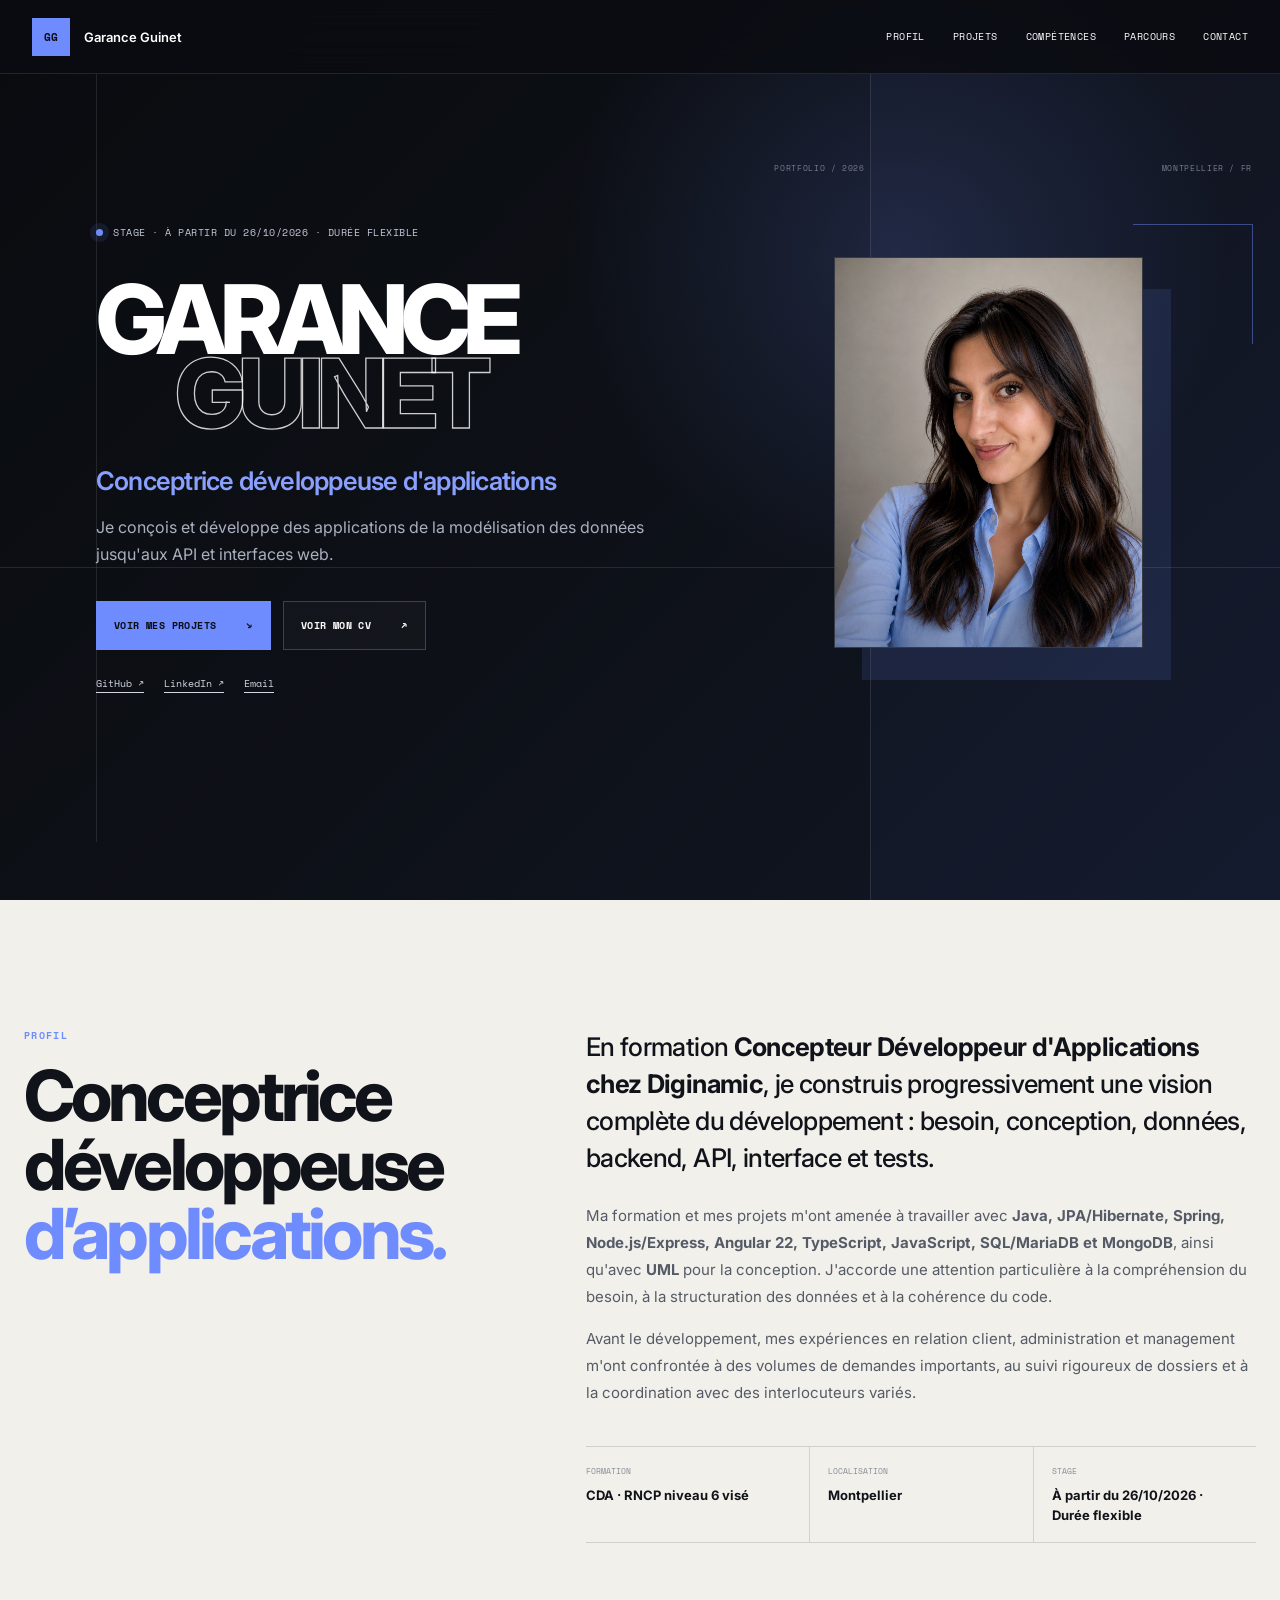
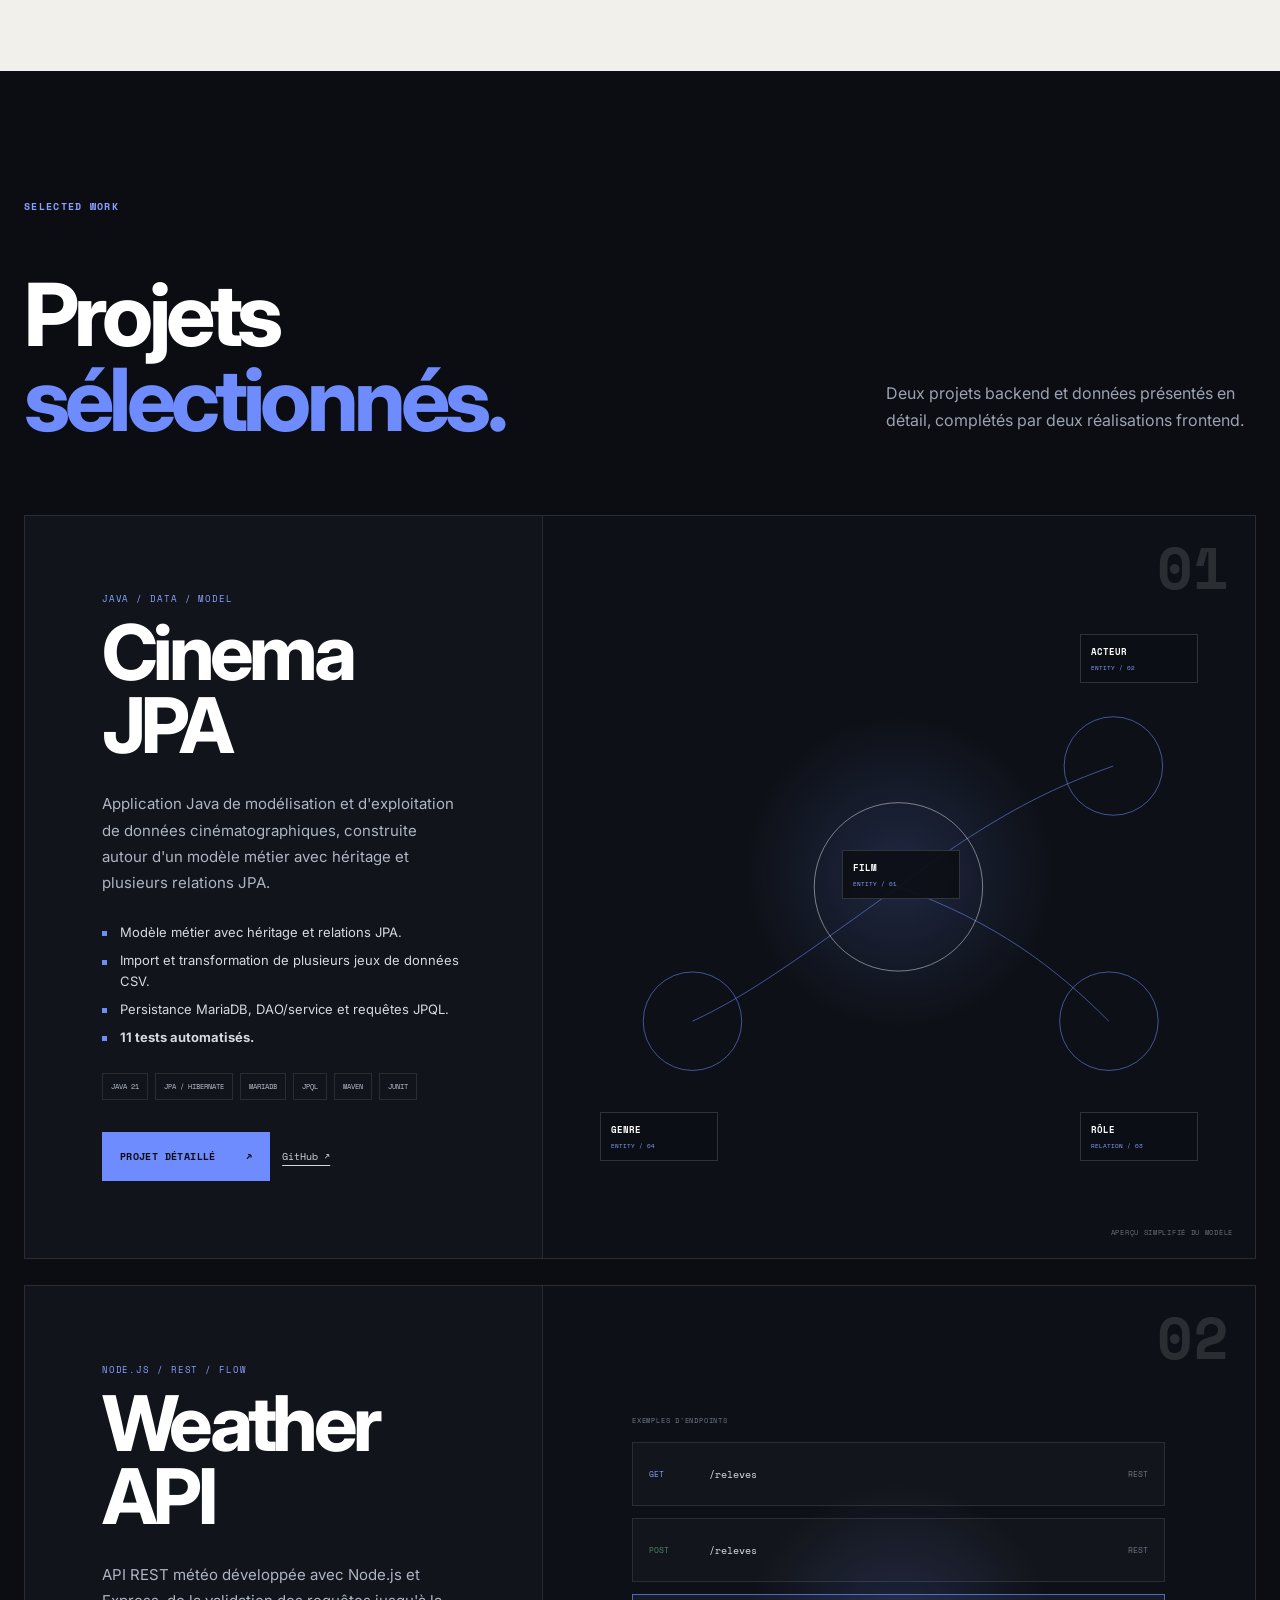
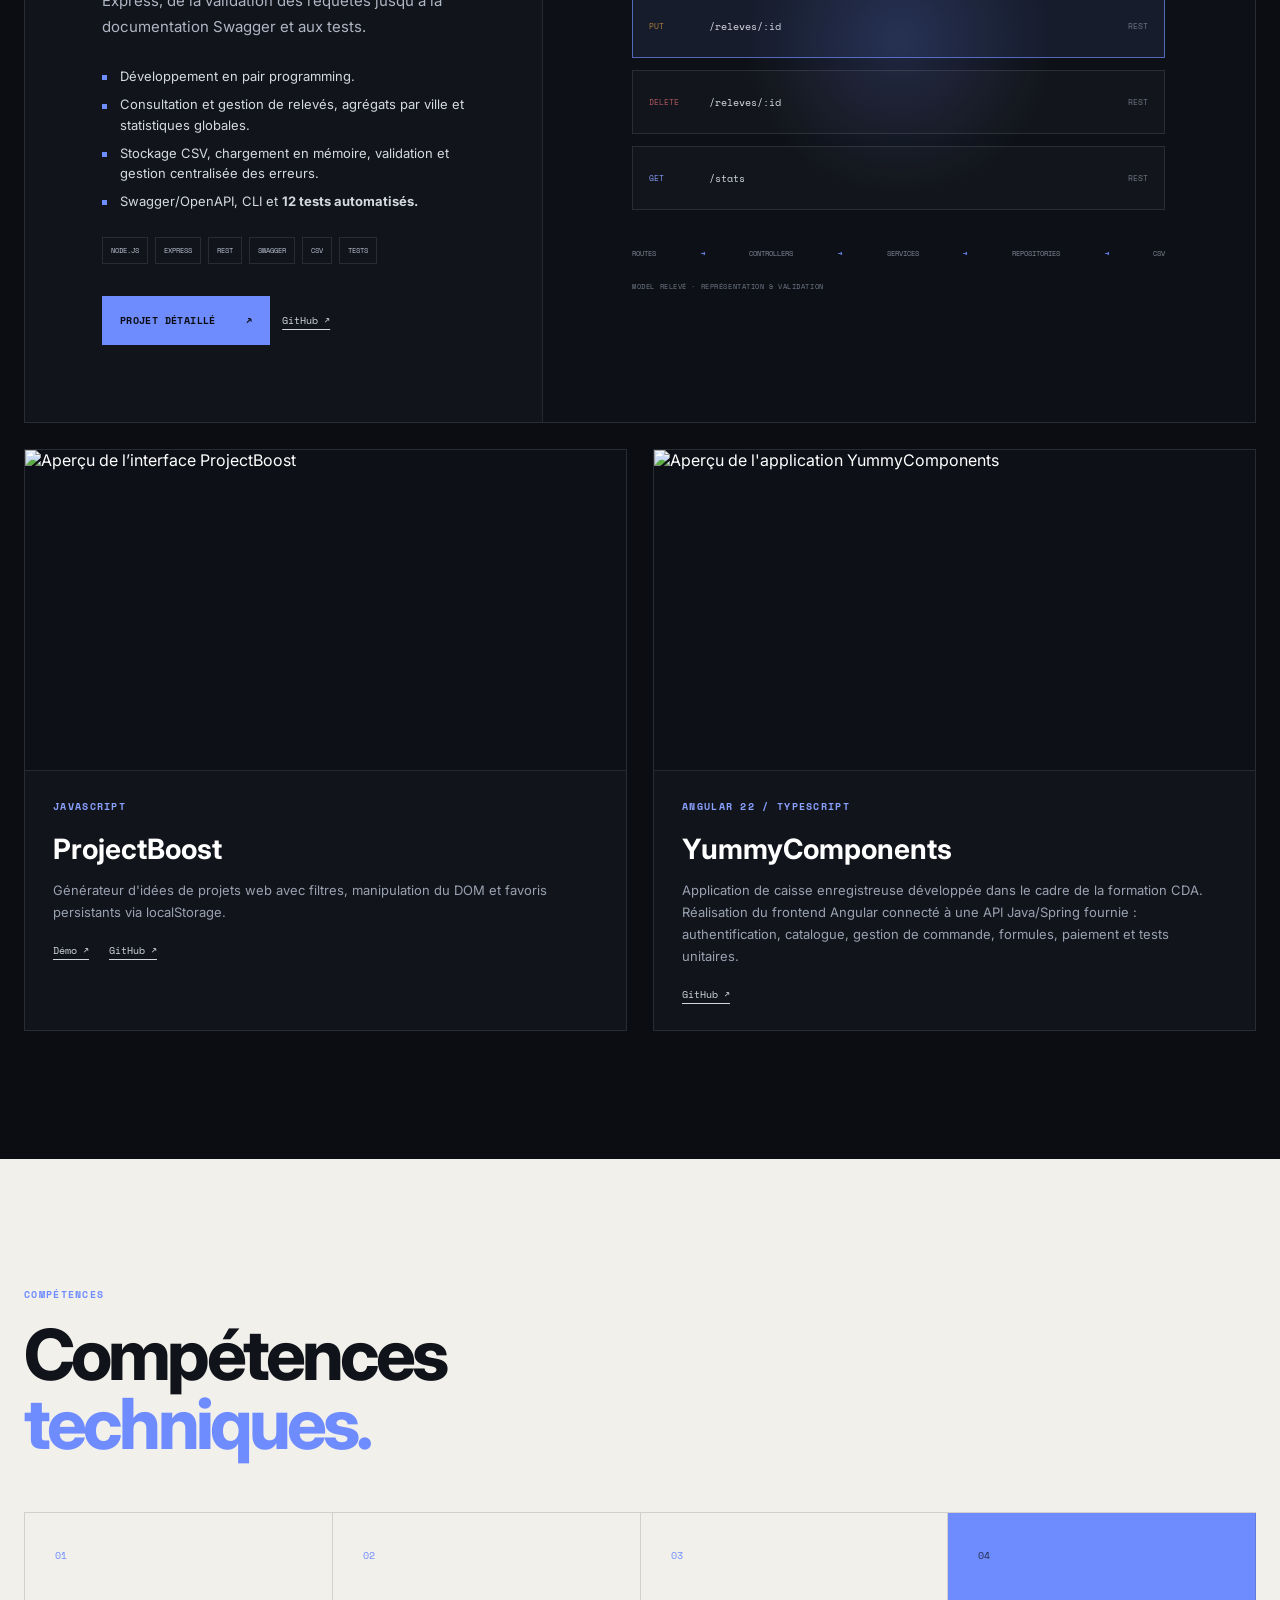
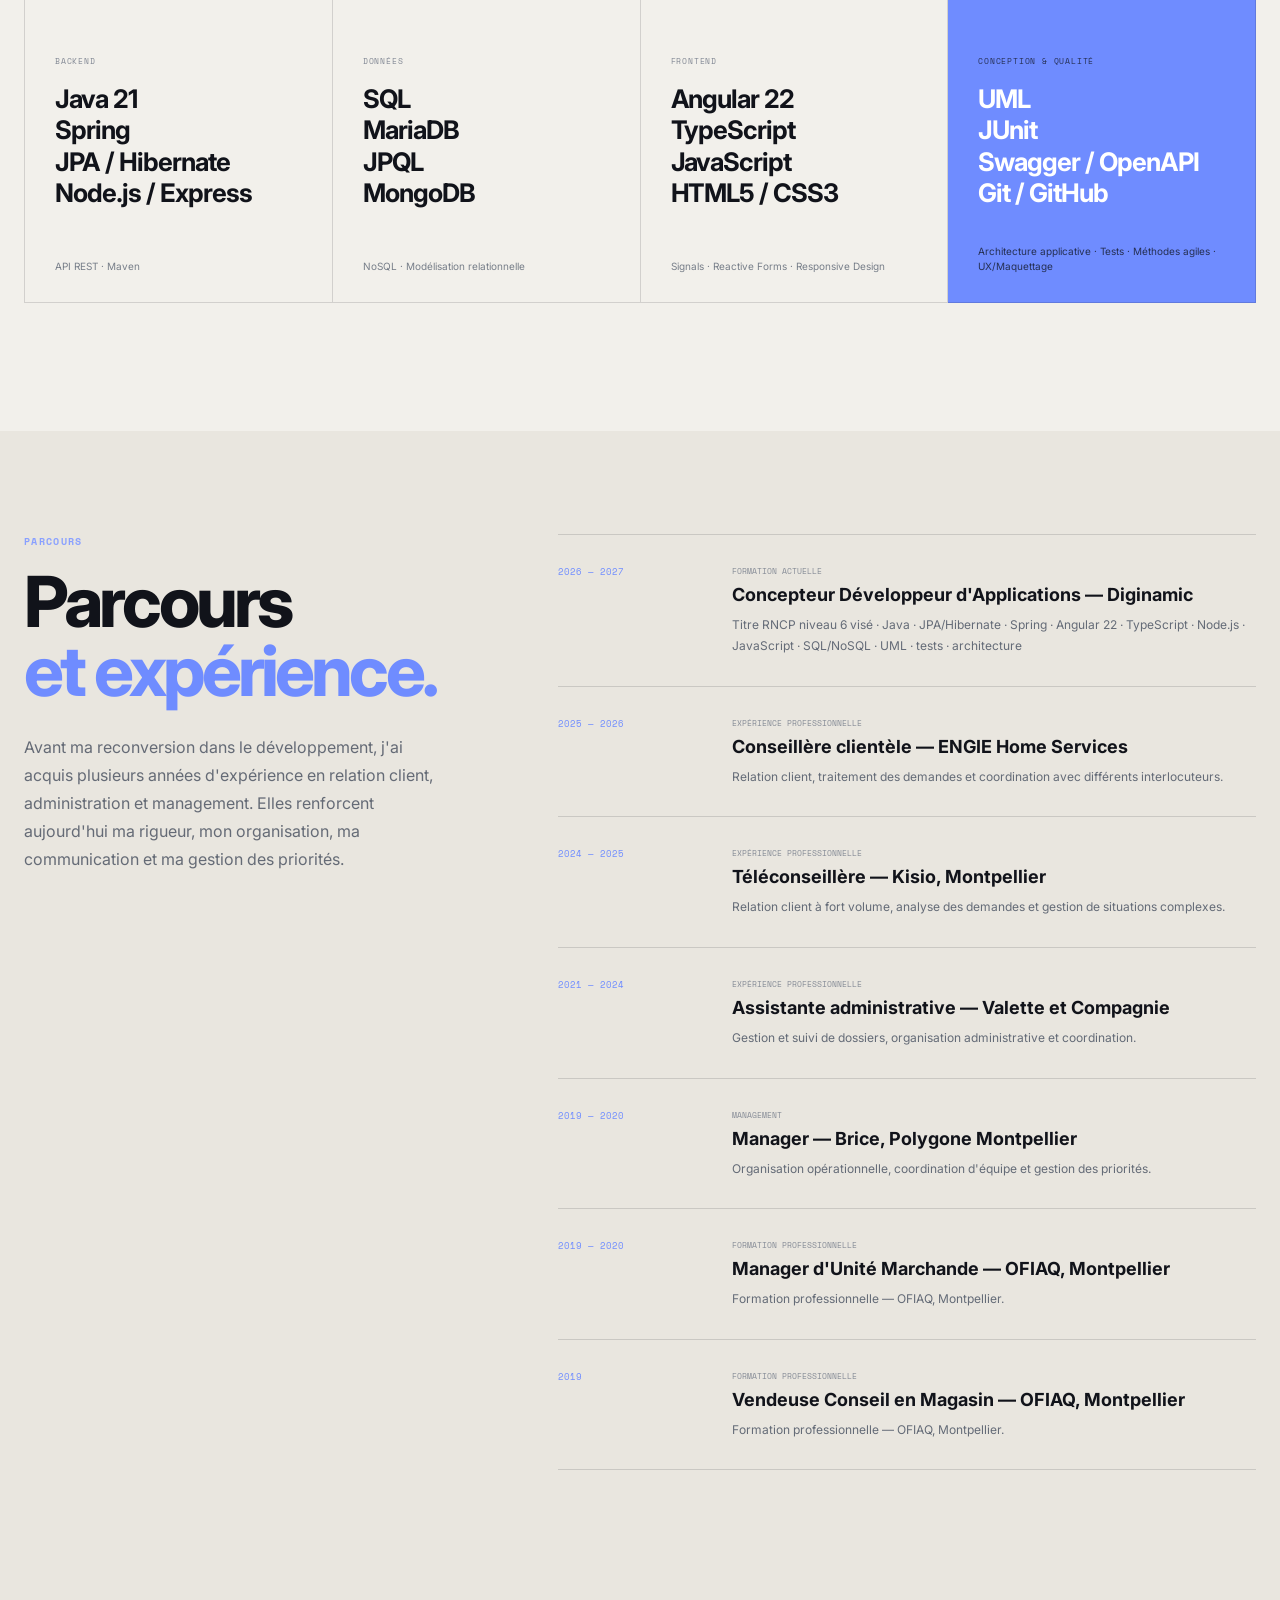
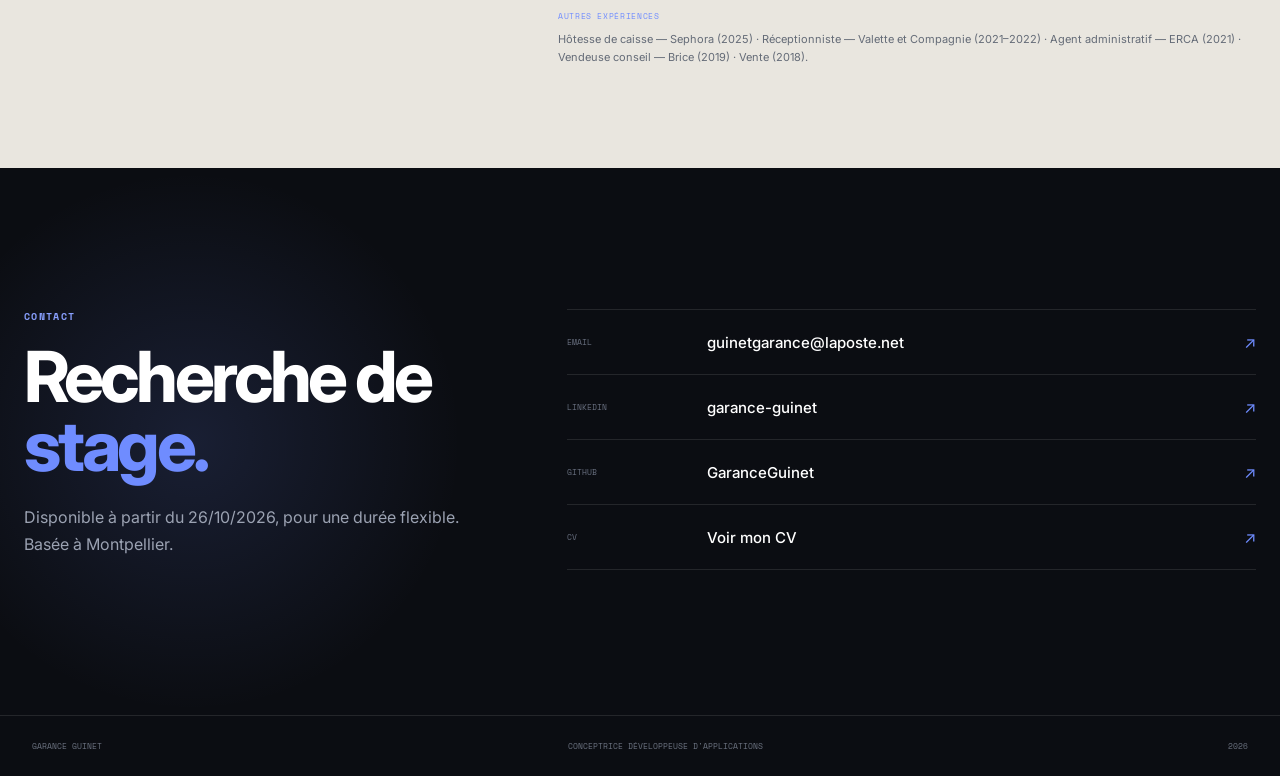
==== commit c4bdae4f: "feat: add YummyComponents project preview" ====
--- a/index.html
+++ b/index.html
@@ -396,11 +396,11 @@
 
             <article class="secondary-project reveal">
               <div class="secondary-preview real-preview">
-                <div class="yummy-preview">
-                  <span>ANGULAR 22</span>
-                  <strong>YummyComponents</strong>
-                  <small>TypeScript · Signals · API REST · Tests</small>
-                </div>
+                <img
+                  src="https://raw.githubusercontent.com/GaranceGuinet/angular-pos-showcase/main/assets/images/preview.png"
+                  alt="Aperçu de l'application YummyComponents"
+                  loading="lazy"
+                />
               </div>
 
               <div class="secondary-copy">
